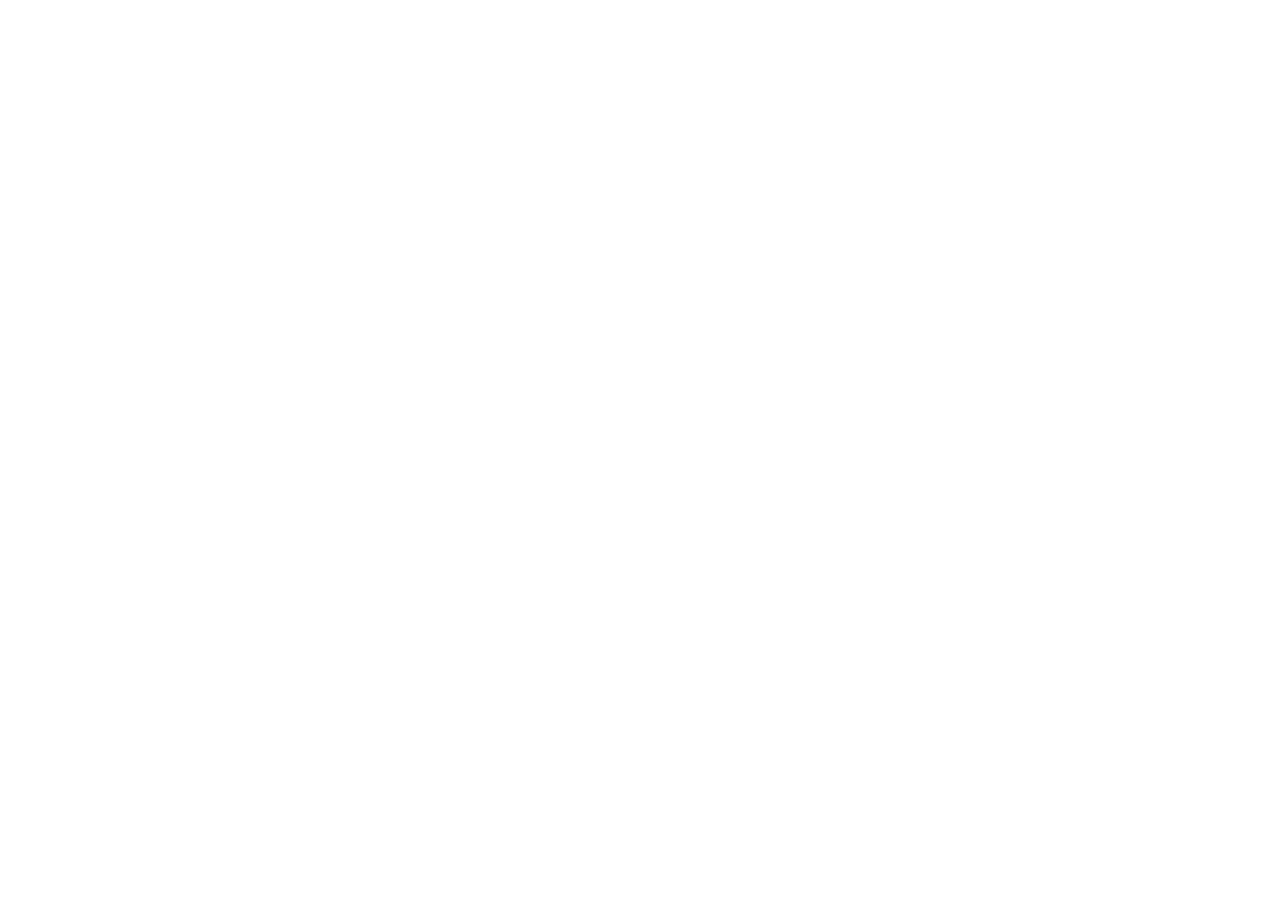
==== portfolio.html @ 34417d98 "Added the css link to the page" ====
<html>
    <head>
        <title> Mbuthia Peter Portifolio</title>
        <link id="theme-style" rel="stylesheet" href="css/portifolio.css">
    </head>
    <body>
        <article class="resume-wrapper text-center position-relative">
            <div class="resume-wrapper-inner mx-auto text-start bg-white shadow-lg">
                <header class="resume-header pt-4 pt-md-0">
                    <div class="row">
                        <div class="col-block col-md-auto resume-picture-holder text-center text-md-start">
                            <img class="picture" src="assets/images/profile.jpg" alt="">
                        </div>
                    </div>
                </header>
            </div>
        </article>
    </body>
</html>
---- css/portifolio.css ----
.resume-wrapper {
  padding-top: 30px;
  padding-bottom: 60px;
}
.resume-wrapper-inner {
  max-width: 1000px;
}
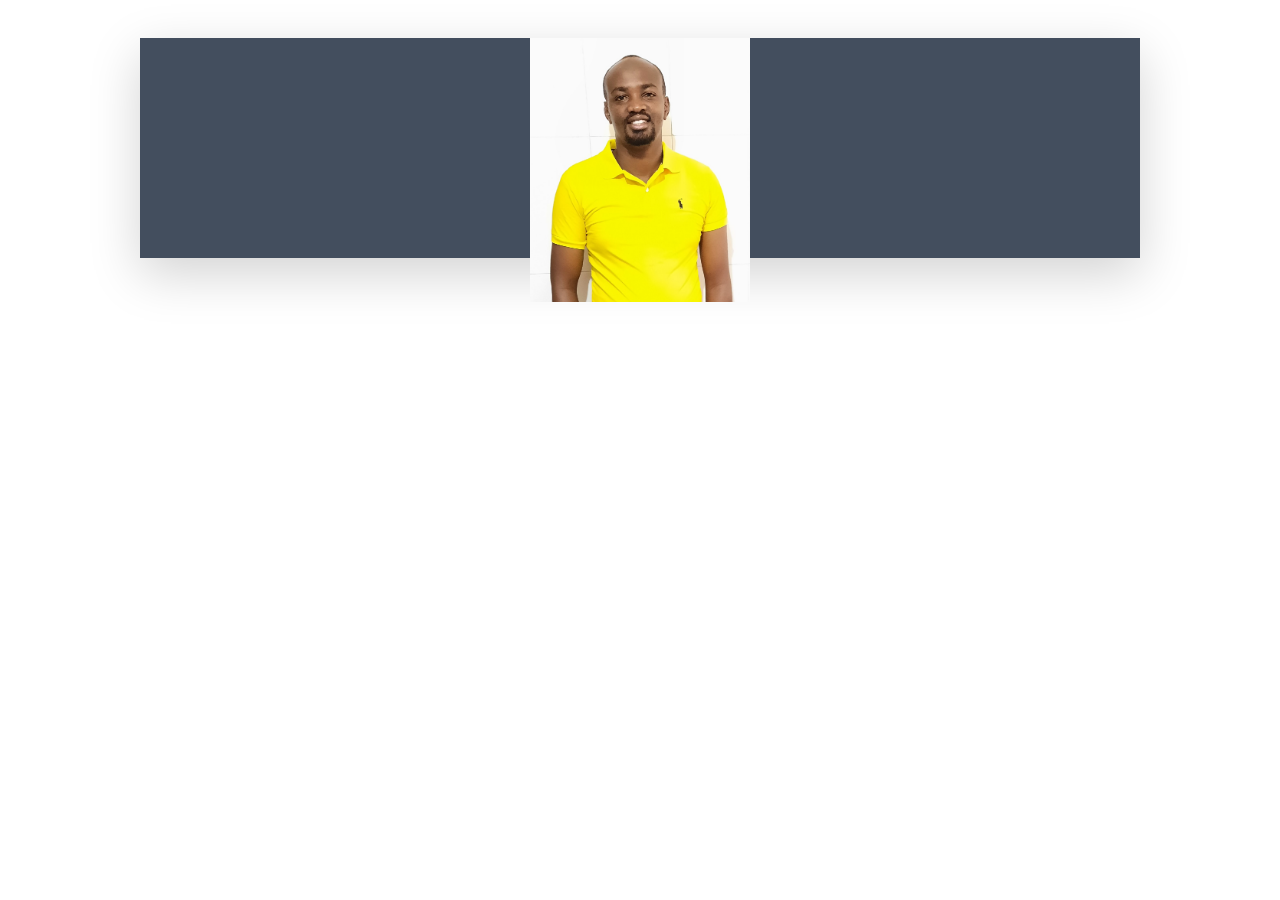
==== commit 1ffd2669: "Added my image and wrapper classes for the css" ====
--- a/portfolio.html
+++ b/portfolio.html
@@ -9,7 +9,7 @@
                 <header class="resume-header pt-4 pt-md-0">
                     <div class="row">
                         <div class="col-block col-md-auto resume-picture-holder text-center text-md-start">
-                            <img class="picture" src="assets/images/profile.jpg" alt="">
+                            <img class="picture" src="profile.jpg" alt="">
                         </div>
                     </div>
                 </header>
--- a/css/portifolio.css
+++ b/css/portifolio.css
@@ -4,4 +4,61 @@
 }
 .resume-wrapper-inner {
   max-width: 1000px;
+}
+.text-center {
+  text-align: center !important;
+}
+.position-relative {
+  position: relative !important;
+}
+.mx-auto {
+  margin-right: auto !important;
+  margin-left: auto !important;
+}
+.text-start {
+  text-align: left !important;
+}
+.bg-white {
+  --bs-bg-opacity: 1;
+  background-color: rgba(var(--bs-white-rgb), var(--bs-bg-opacity)) !important;
+}
+.shadow-lg {
+  box-shadow: 0 1rem 3rem rgba(0, 0, 0, 0.175) !important;
+}
+.resume-header {
+  background: #434E5E;
+  color: rgba(255, 255, 255, 0.9);
+  height: 220px;
+}
+.resume-header .picture {
+  width: 220px;
+}
+.resume-header .name {
+  font-size: 2.25rem;
+  letter-spacing: 0.175rem;
+  font-weight: 900;
+}
+
+.resume-header .title {
+  font-size: 1.5rem;
+}
+
+.resume-header a {
+  color: rgba(255, 255, 255, 0.6);
+}
+
+.resume-header a:hover {
+  color: white;
+}
+@media (max-width: 767.98px) {
+  .resume-wrapper {
+    padding-top: 0;
+  }
+  .resume-header {
+    height: auto;
+  }
+  .resume-header .picture {
+    width: 120px;
+    border-radius: 4px;
+  }
 }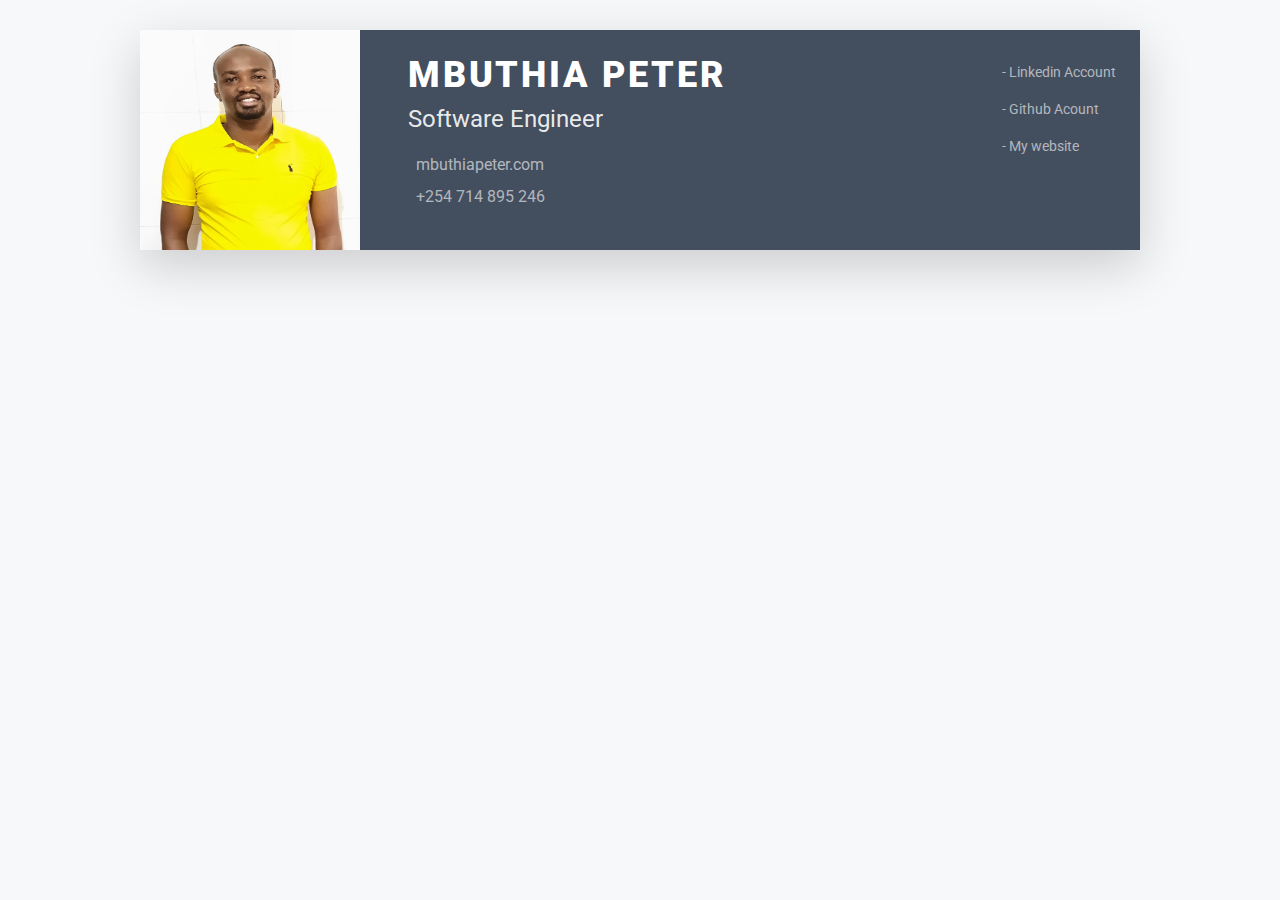
==== commit f1061977: "Added an unordered list of links in the header" ====
--- a/portfolio.html
+++ b/portfolio.html
@@ -1,6 +1,7 @@
 <html>
     <head>
         <title> Mbuthia Peter Portifolio</title>
+        <link href="https://fonts.googleapis.com/css?family=Roboto:300,400,500,700,900" rel="stylesheet">
         <link id="theme-style" rel="stylesheet" href="css/portifolio.css">
     </head>
     <body>
@@ -11,6 +12,25 @@
                         <div class="col-block col-md-auto resume-picture-holder text-center text-md-start">
                             <img class="picture" src="profile.jpg" alt="">
                         </div>
+                        <div class="col">
+                            <div class="row p-4 justify-content-center justify-content-md-between">
+                                <div class="primary-info col-auto">
+                                    <h1 class="name mt-0 mb-1 text-white text-uppercase text-uppercase">Mbuthia Peter</h1>
+                                    <div class="title mb-3">Software Engineer</div>
+                                    <ul class="list-unstyled">
+                                        <li class="mb-2"><a class="text-link" href="#"><i class="far fa-envelope fa-fw me-2" data-fa-transform="grow-3"></i>mbuthiapeter.com</a></li>
+                                        <li><a class="text-link" href="#"><i class="fas fa-mobile-alt fa-fw me-2" data-fa-transform="grow-6"></i>+254 714 895 246</a></li>
+                                    </ul>
+                                </div>
+                                <div class="secondary-info col-auto mt-2">
+                                    <ul class="resume-social list-unstyled">
+                                        <li class="mb-3"><a class="text-link" href="www.linkedin.com/in/mbuthiapetermbuthia"><i class="fab fa-linkedin-in fa-fw"></i></span>- Linkedin Account</a></li>
+                                        <li class="mb-3"><a class="text-link" href="https://github.com/Mbuthiapeter"><i class="fab fa-github-alt fa-fw"></i></span>- Github Acount</a></li>                                        
+                                        <li><a class="text-link" href="www.linkedin.com/in/mbuthiapetermbuthia"><i class="fas fa-globe"></i></span>- My website</a></li>
+                                    </ul>
+                                </div>
+                            </div>
+                        </div>
                     </div>
                 </header>
             </div>
--- a/css/portifolio.css
+++ b/css/portifolio.css
@@ -1,38 +1,10617 @@
+:root {
+  --bs-blue: #0d6efd;
+  --bs-indigo: #6610f2;
+  --bs-purple: #6f42c1;
+  --bs-pink: #d63384;
+  --bs-red: #dc3545;
+  --bs-orange: #fd7e14;
+  --bs-yellow: #ffc107;
+  --bs-green: #198754;
+  --bs-teal: #20c997;
+  --bs-cyan: #0dcaf0;
+  --bs-black: #000;
+  --bs-white: #fff;
+  --bs-gray: #6c757d;
+  --bs-gray-dark: #343a40;
+  --bs-gray-100: #f8f9fa;
+  --bs-gray-200: #e9ecef;
+  --bs-gray-300: #dee2e6;
+  --bs-gray-400: #ced4da;
+  --bs-gray-500: #adb5bd;
+  --bs-gray-600: #6c757d;
+  --bs-gray-700: #495057;
+  --bs-gray-800: #343a40;
+  --bs-gray-900: #212529;
+  --bs-primary: #434E5E;
+  --bs-secondary: #58677c;
+  --bs-primary-rgb: 67, 78, 94;
+  --bs-secondary-rgb: 88.2236024845, 102.7080745342, 123.7763975155;
+  --bs-white-rgb: 255, 255, 255;
+  --bs-black-rgb: 0, 0, 0;
+  --bs-body-color-rgb: 33, 37, 41;
+  --bs-body-bg-rgb: 255, 255, 255;
+  --bs-font-sans-serif: system-ui, -apple-system, "Segoe UI", Roboto, "Helvetica Neue", "Noto Sans", "Liberation Sans", Arial, sans-serif, "Apple Color Emoji", "Segoe UI Emoji", "Segoe UI Symbol", "Noto Color Emoji";
+  --bs-font-monospace: SFMono-Regular, Menlo, Monaco, Consolas, "Liberation Mono", "Courier New", monospace;
+  --bs-gradient: linear-gradient(180deg, rgba(255, 255, 255, 0.15), rgba(255, 255, 255, 0));
+  --bs-body-font-family: var(--bs-font-sans-serif);
+  --bs-body-font-size: 1rem;
+  --bs-body-font-weight: 400;
+  --bs-body-line-height: 1.5;
+  --bs-body-color: #212529;
+  --bs-body-bg: #fff;
+  --bs-border-width: 1px;
+  --bs-border-style: solid;
+  --bs-border-color: #dee2e6;
+  --bs-border-color-translucent: rgba(0, 0, 0, 0.175);
+  --bs-border-radius: 0.375rem;
+  --bs-border-radius-sm: 0.25rem;
+  --bs-border-radius-lg: 0.5rem;
+  --bs-border-radius-xl: 1rem;
+  --bs-border-radius-2xl: 2rem;
+  --bs-border-radius-pill: 50rem;
+  --bs-heading-color: ;
+  --bs-link-color: #0d6efd;
+  --bs-link-hover-color: #0a58ca;
+  --bs-code-color: #d63384;
+  --bs-highlight-bg: #fff3cd;
+}
+
+*,
+*::before,
+*::after {
+  box-sizing: border-box;
+}
+
+@media (prefers-reduced-motion: no-preference) {
+  :root {
+    scroll-behavior: smooth;
+  }
+}
+
+body {
+  margin: 0;
+  font-family: var(--bs-body-font-family);
+  font-size: var(--bs-body-font-size);
+  font-weight: var(--bs-body-font-weight);
+  line-height: var(--bs-body-line-height);
+  color: var(--bs-body-color);
+  text-align: var(--bs-body-text-align);
+  background-color: var(--bs-body-bg);
+  -webkit-text-size-adjust: 100%;
+  -webkit-tap-highlight-color: rgba(0, 0, 0, 0);
+}
+
+hr {
+  margin: 1rem 0;
+  color: inherit;
+  border: 0;
+  border-top: 1px solid;
+  opacity: 0.25;
+}
+
+h6, .h6, h5, .h5, h4, .h4, h3, .h3, h2, .h2, h1, .h1 {
+  margin-top: 0;
+  margin-bottom: 0.5rem;
+  font-weight: 500;
+  line-height: 1.2;
+  color: var(--bs-heading-color);
+}
+
+h1, .h1 {
+  font-size: calc(1.375rem + 1.5vw);
+}
+
+@media (min-width: 1200px) {
+  h1, .h1 {
+    font-size: 2.5rem;
+  }
+}
+
+h2, .h2 {
+  font-size: calc(1.325rem + 0.9vw);
+}
+
+@media (min-width: 1200px) {
+  h2, .h2 {
+    font-size: 2rem;
+  }
+}
+
+h3, .h3 {
+  font-size: calc(1.3rem + 0.6vw);
+}
+
+@media (min-width: 1200px) {
+  h3, .h3 {
+    font-size: 1.75rem;
+  }
+}
+
+h4, .h4 {
+  font-size: calc(1.275rem + 0.3vw);
+}
+
+@media (min-width: 1200px) {
+  h4, .h4 {
+    font-size: 1.5rem;
+  }
+}
+
+h5, .h5 {
+  font-size: 1.25rem;
+}
+
+h6, .h6 {
+  font-size: 1rem;
+}
+
+p {
+  margin-top: 0;
+  margin-bottom: 1rem;
+}
+
+abbr[title] {
+  text-decoration: underline dotted;
+  cursor: help;
+  text-decoration-skip-ink: none;
+}
+
+address {
+  margin-bottom: 1rem;
+  font-style: normal;
+  line-height: inherit;
+}
+
+ol,
+ul {
+  padding-left: 2rem;
+}
+
+ol,
+ul,
+dl {
+  margin-top: 0;
+  margin-bottom: 1rem;
+}
+
+ol ol,
+ul ul,
+ol ul,
+ul ol {
+  margin-bottom: 0;
+}
+
+dt {
+  font-weight: 700;
+}
+
+dd {
+  margin-bottom: .5rem;
+  margin-left: 0;
+}
+
+blockquote {
+  margin: 0 0 1rem;
+}
+
+b,
+strong {
+  font-weight: bolder;
+}
+
+small, .small {
+  font-size: 0.875em;
+}
+
+mark, .mark {
+  padding: 0.1875em;
+  background-color: var(--bs-highlight-bg);
+}
+
+sub,
+sup {
+  position: relative;
+  font-size: 0.75em;
+  line-height: 0;
+  vertical-align: baseline;
+}
+
+sub {
+  bottom: -.25em;
+}
+
+sup {
+  top: -.5em;
+}
+
+a {
+  color: var(--bs-link-color);
+  text-decoration: underline;
+}
+
+a:hover {
+  color: var(--bs-link-hover-color);
+}
+
+a:not([href]):not([class]), a:not([href]):not([class]):hover {
+  color: inherit;
+  text-decoration: none;
+}
+
+pre,
+code,
+kbd,
+samp {
+  font-family: var(--bs-font-monospace);
+  font-size: 1em;
+}
+
+pre {
+  display: block;
+  margin-top: 0;
+  margin-bottom: 1rem;
+  overflow: auto;
+  font-size: 0.875em;
+}
+
+pre code {
+  font-size: inherit;
+  color: inherit;
+  word-break: normal;
+}
+
+code {
+  font-size: 0.875em;
+  color: var(--bs-code-color);
+  word-wrap: break-word;
+}
+
+a > code {
+  color: inherit;
+}
+
+kbd {
+  padding: 0.1875rem 0.375rem;
+  font-size: 0.875em;
+  color: var(--bs-body-bg);
+  background-color: var(--bs-body-color);
+  border-radius: 0.25rem;
+}
+
+kbd kbd {
+  padding: 0;
+  font-size: 1em;
+}
+
+figure {
+  margin: 0 0 1rem;
+}
+
+img,
+svg {
+  vertical-align: middle;
+}
+
+table {
+  caption-side: bottom;
+  border-collapse: collapse;
+}
+
+caption {
+  padding-top: 0.5rem;
+  padding-bottom: 0.5rem;
+  color: rgba(var(--bs-body-color-rgb), 0.75);
+  text-align: left;
+}
+
+th {
+  text-align: inherit;
+  text-align: -webkit-match-parent;
+}
+
+thead,
+tbody,
+tfoot,
+tr,
+td,
+th {
+  border-color: inherit;
+  border-style: solid;
+  border-width: 0;
+}
+
+label {
+  display: inline-block;
+}
+
+button {
+  border-radius: 0;
+}
+
+button:focus:not(:focus-visible) {
+  outline: 0;
+}
+
+input,
+button,
+select,
+optgroup,
+textarea {
+  margin: 0;
+  font-family: inherit;
+  font-size: inherit;
+  line-height: inherit;
+}
+
+button,
+select {
+  text-transform: none;
+}
+
+[role="button"] {
+  cursor: pointer;
+}
+
+select {
+  word-wrap: normal;
+}
+
+select:disabled {
+  opacity: 1;
+}
+
+[list]:not([type="date"]):not([type="datetime-local"]):not([type="month"]):not([type="week"]):not([type="time"])::-webkit-calendar-picker-indicator {
+  display: none !important;
+}
+
+button,
+[type="button"],
+[type="reset"],
+[type="submit"] {
+  -webkit-appearance: button;
+}
+
+button:not(:disabled),
+[type="button"]:not(:disabled),
+[type="reset"]:not(:disabled),
+[type="submit"]:not(:disabled) {
+  cursor: pointer;
+}
+
+::-moz-focus-inner {
+  padding: 0;
+  border-style: none;
+}
+
+textarea {
+  resize: vertical;
+}
+
+fieldset {
+  min-width: 0;
+  padding: 0;
+  margin: 0;
+  border: 0;
+}
+
+legend {
+  float: left;
+  width: 100%;
+  padding: 0;
+  margin-bottom: 0.5rem;
+  font-size: calc(1.275rem + 0.3vw);
+  line-height: inherit;
+}
+
+@media (min-width: 1200px) {
+  legend {
+    font-size: 1.5rem;
+  }
+}
+
+legend + * {
+  clear: left;
+}
+
+::-webkit-datetime-edit-fields-wrapper,
+::-webkit-datetime-edit-text,
+::-webkit-datetime-edit-minute,
+::-webkit-datetime-edit-hour-field,
+::-webkit-datetime-edit-day-field,
+::-webkit-datetime-edit-month-field,
+::-webkit-datetime-edit-year-field {
+  padding: 0;
+}
+
+::-webkit-inner-spin-button {
+  height: auto;
+}
+
+[type="search"] {
+  outline-offset: -2px;
+  -webkit-appearance: textfield;
+}
+
+
+::-webkit-search-decoration {
+  -webkit-appearance: none;
+}
+
+::-webkit-color-swatch-wrapper {
+  padding: 0;
+}
+
+::file-selector-button {
+  font: inherit;
+  -webkit-appearance: button;
+}
+
+output {
+  display: inline-block;
+}
+
+iframe {
+  border: 0;
+}
+
+summary {
+  display: list-item;
+  cursor: pointer;
+}
+
+progress {
+  vertical-align: baseline;
+}
+
+[hidden] {
+  display: none !important;
+}
+
+.lead {
+  font-size: 1.25rem;
+  font-weight: 300;
+}
+
+.display-1 {
+  font-size: calc(1.625rem + 4.5vw);
+  font-weight: 300;
+  line-height: 1.2;
+}
+
+@media (min-width: 1200px) {
+  .display-1 {
+    font-size: 5rem;
+  }
+}
+
+.display-2 {
+  font-size: calc(1.575rem + 3.9vw);
+  font-weight: 300;
+  line-height: 1.2;
+}
+
+@media (min-width: 1200px) {
+  .display-2 {
+    font-size: 4.5rem;
+  }
+}
+
+.display-3 {
+  font-size: calc(1.525rem + 3.3vw);
+  font-weight: 300;
+  line-height: 1.2;
+}
+
+
+@media (min-width: 1200px) {
+  .display-3 {
+    font-size: 4rem;
+  }
+}
+
+.display-4 {
+  font-size: calc(1.475rem + 2.7vw);
+  font-weight: 300;
+  line-height: 1.2;
+}
+
+@media (min-width: 1200px) {
+  .display-4 {
+    font-size: 3.5rem;
+  }
+}
+
+.display-5 {
+  font-size: calc(1.425rem + 2.1vw);
+  font-weight: 300;
+  line-height: 1.2;
+}
+
+@media (min-width: 1200px) {
+  .display-5 {
+    font-size: 3rem;
+  }
+}
+
+.display-6 {
+  font-size: calc(1.375rem + 1.5vw);
+  font-weight: 300;
+  line-height: 1.2;
+}
+
+@media (min-width: 1200px) {
+  .display-6 {
+    font-size: 2.5rem;
+  }
+}
+
+.list-unstyled {
+  padding-left: 0;
+  list-style: none;
+}
+
+.list-inline {
+  padding-left: 0;
+  list-style: none;
+}
+
+.list-inline-item {
+  display: inline-block;
+}
+
+.list-inline-item:not(:last-child) {
+  margin-right: 0.5rem;
+}
+
+.initialism {
+  font-size: 0.875em;
+  text-transform: uppercase;
+}
+
+.blockquote {
+  margin-bottom: 1rem;
+  font-size: 1.25rem;
+}
+
+.blockquote > :last-child {
+  margin-bottom: 0;
+}
+
+.blockquote-footer {
+  margin-top: -1rem;
+  margin-bottom: 1rem;
+  font-size: 0.875em;
+  color: #6c757d;
+}
+
+.blockquote-footer::before {
+  content: "\2014\00A0";
+}
+
+.img-fluid {
+  max-width: 100%;
+  height: auto;
+}
+
+.img-thumbnail {
+  padding: 0.25rem;
+  background-color: #fff;
+  border: 1px solid var(--bs-border-color);
+  border-radius: 0.375rem;
+  max-width: 100%;
+  height: auto;
+}
+
+.figure {
+  display: inline-block;
+}
+
+.figure-img {
+  margin-bottom: 0.5rem;
+  line-height: 1;
+}
+
+.figure-caption {
+  font-size: 0.875em;
+  color: #6c757d;
+}
+
+.container,
+.container-fluid,
+.container-xxl,
+.container-xl,
+.container-lg,
+.container-md,
+.container-sm {
+  --bs-gutter-x: 1.5rem;
+  --bs-gutter-y: 0;
+  width: 100%;
+  padding-right: calc(var(--bs-gutter-x) * .5);
+  padding-left: calc(var(--bs-gutter-x) * .5);
+  margin-right: auto;
+  margin-left: auto;
+}
+
+@media (min-width: 576px) {
+  .container-sm, .container {
+    max-width: 540px;
+  }
+}
+
+@media (min-width: 768px) {
+  .container-md, .container-sm, .container {
+    max-width: 720px;
+  }
+}
+
+@media (min-width: 992px) {
+  .container-lg, .container-md, .container-sm, .container {
+    max-width: 960px;
+  }
+}
+
+@media (min-width: 1200px) {
+  .container-xl, .container-lg, .container-md, .container-sm, .container {
+    max-width: 1140px;
+  }
+}
+
+@media (min-width: 1400px) {
+  .container-xxl, .container-xl, .container-lg, .container-md, .container-sm, .container {
+    max-width: 1320px;
+  }
+}
+
+.row {
+  --bs-gutter-x: 1.5rem;
+  --bs-gutter-y: 0;
+  display: flex;
+  flex-wrap: wrap;
+  margin-top: calc(-1 * var(--bs-gutter-y));
+  margin-right: calc(-.5 * var(--bs-gutter-x));
+  margin-left: calc(-.5 * var(--bs-gutter-x));
+}
+
+.row > * {
+  flex-shrink: 0;
+  width: 100%;
+  max-width: 100%;
+  padding-right: calc(var(--bs-gutter-x) * .5);
+  padding-left: calc(var(--bs-gutter-x) * .5);
+  margin-top: var(--bs-gutter-y);
+}
+
+.col {
+  flex: 1 0 0%;
+}
+
+.row-cols-auto > * {
+  flex: 0 0 auto;
+  width: auto;
+}
+
+.row-cols-1 > * {
+  flex: 0 0 auto;
+  width: 100%;
+}
+
+.row-cols-2 > * {
+  flex: 0 0 auto;
+  width: 50%;
+}
+
+.row-cols-3 > * {
+  flex: 0 0 auto;
+  width: 33.3333333333%;
+}
+
+.row-cols-4 > * {
+  flex: 0 0 auto;
+  width: 25%;
+}
+
+.row-cols-5 > * {
+  flex: 0 0 auto;
+  width: 20%;
+}
+
+.row-cols-6 > * {
+  flex: 0 0 auto;
+  width: 16.6666666667%;
+}
+
+.col-auto {
+  flex: 0 0 auto;
+  width: auto;
+}
+
+.col-1 {
+  flex: 0 0 auto;
+  width: 8.33333333%;
+}
+
+.col-2 {
+  flex: 0 0 auto;
+  width: 16.66666667%;
+}
+
+.col-3 {
+  flex: 0 0 auto;
+  width: 25%;
+}
+
+.col-4 {
+  flex: 0 0 auto;
+  width: 33.33333333%;
+}
+
+.col-5 {
+  flex: 0 0 auto;
+  width: 41.66666667%;
+}
+
+.col-6 {
+  flex: 0 0 auto;
+  width: 50%;
+}
+
+.col-7 {
+  flex: 0 0 auto;
+  width: 58.33333333%;
+}
+
+.col-8 {
+  flex: 0 0 auto;
+  width: 66.66666667%;
+}
+
+.col-9 {
+  flex: 0 0 auto;
+  width: 75%;
+}
+
+.col-10 {
+  flex: 0 0 auto;
+  width: 83.33333333%;
+}
+
+.col-11 {
+  flex: 0 0 auto;
+  width: 91.66666667%;
+}
+
+.col-12 {
+  flex: 0 0 auto;
+  width: 100%;
+}
+
+.offset-1 {
+  margin-left: 8.33333333%;
+}
+
+.offset-2 {
+  margin-left: 16.66666667%;
+}
+
+.offset-3 {
+  margin-left: 25%;
+}
+
+.offset-4 {
+  margin-left: 33.33333333%;
+}
+
+.offset-5 {
+  margin-left: 41.66666667%;
+}
+
+.offset-6 {
+  margin-left: 50%;
+}
+
+.offset-7 {
+  margin-left: 58.33333333%;
+}
+
+.offset-8 {
+  margin-left: 66.66666667%;
+}
+
+.offset-9 {
+  margin-left: 75%;
+}
+
+.offset-10 {
+  margin-left: 83.33333333%;
+}
+
+.offset-11 {
+  margin-left: 91.66666667%;
+}
+
+.g-0,
+.gx-0 {
+  --bs-gutter-x: 0;
+}
+
+.g-0,
+.gy-0 {
+  --bs-gutter-y: 0;
+}
+
+.g-1,
+.gx-1 {
+  --bs-gutter-x: 0.25rem;
+}
+
+.g-1,
+.gy-1 {
+  --bs-gutter-y: 0.25rem;
+}
+
+.g-2,
+.gx-2 {
+  --bs-gutter-x: 0.5rem;
+}
+
+.g-2,
+.gy-2 {
+  --bs-gutter-y: 0.5rem;
+}
+
+.g-3,
+.gx-3 {
+  --bs-gutter-x: 1rem;
+}
+
+.g-3,
+.gy-3 {
+  --bs-gutter-y: 1rem;
+}
+
+.g-4,
+.gx-4 {
+  --bs-gutter-x: 1.5rem;
+}
+
+.g-4,
+.gy-4 {
+  --bs-gutter-y: 1.5rem;
+}
+
+.g-5,
+.gx-5 {
+  --bs-gutter-x: 3rem;
+}
+
+.g-5,
+.gy-5 {
+  --bs-gutter-y: 3rem;
+}
+
+@media (min-width: 576px) {
+  .col-sm {
+    flex: 1 0 0%;
+  }
+  .row-cols-sm-auto > * {
+    flex: 0 0 auto;
+    width: auto;
+  }
+  .row-cols-sm-1 > * {
+    flex: 0 0 auto;
+    width: 100%;
+  }
+  .row-cols-sm-2 > * {
+    flex: 0 0 auto;
+    width: 50%;
+  }
+  .row-cols-sm-3 > * {
+    flex: 0 0 auto;
+    width: 33.3333333333%;
+  }
+  .row-cols-sm-4 > * {
+    flex: 0 0 auto;
+    width: 25%;
+  }
+  .row-cols-sm-5 > * {
+    flex: 0 0 auto;
+    width: 20%;
+  }
+  .row-cols-sm-6 > * {
+    flex: 0 0 auto;
+    width: 16.6666666667%;
+  }
+  .col-sm-auto {
+    flex: 0 0 auto;
+    width: auto;
+  }
+  .col-sm-1 {
+    flex: 0 0 auto;
+    width: 8.33333333%;
+  }
+  .col-sm-2 {
+    flex: 0 0 auto;
+    width: 16.66666667%;
+  }
+  .col-sm-3 {
+    flex: 0 0 auto;
+    width: 25%;
+  }
+  .col-sm-4 {
+    flex: 0 0 auto;
+    width: 33.33333333%;
+  }
+  .col-sm-5 {
+    flex: 0 0 auto;
+    width: 41.66666667%;
+  }
+  .col-sm-6 {
+    flex: 0 0 auto;
+    width: 50%;
+  }
+  .col-sm-7 {
+    flex: 0 0 auto;
+    width: 58.33333333%;
+  }
+  .col-sm-8 {
+    flex: 0 0 auto;
+    width: 66.66666667%;
+  }
+  .col-sm-9 {
+    flex: 0 0 auto;
+    width: 75%;
+  }
+  .col-sm-10 {
+    flex: 0 0 auto;
+    width: 83.33333333%;
+  }
+  .col-sm-11 {
+    flex: 0 0 auto;
+    width: 91.66666667%;
+  }
+  .col-sm-12 {
+    flex: 0 0 auto;
+    width: 100%;
+  }
+  .offset-sm-0 {
+    margin-left: 0;
+  }
+  .offset-sm-1 {
+    margin-left: 8.33333333%;
+  }
+  .offset-sm-2 {
+    margin-left: 16.66666667%;
+  }
+  .offset-sm-3 {
+    margin-left: 25%;
+  }
+  .offset-sm-4 {
+    margin-left: 33.33333333%;
+  }
+  .offset-sm-5 {
+    margin-left: 41.66666667%;
+  }
+  .offset-sm-6 {
+    margin-left: 50%;
+  }
+  .offset-sm-7 {
+    margin-left: 58.33333333%;
+  }
+  .offset-sm-8 {
+    margin-left: 66.66666667%;
+  }
+  .offset-sm-9 {
+    margin-left: 75%;
+  }
+  .offset-sm-10 {
+    margin-left: 83.33333333%;
+  }
+  .offset-sm-11 {
+    margin-left: 91.66666667%;
+  }
+  .g-sm-0,
+.gx-sm-0 {
+    --bs-gutter-x: 0;
+  }
+  .g-sm-0,
+.gy-sm-0 {
+    --bs-gutter-y: 0;
+  }
+  .g-sm-1,
+.gx-sm-1 {
+    --bs-gutter-x: 0.25rem;
+  }
+  .g-sm-1,
+.gy-sm-1 {
+    --bs-gutter-y: 0.25rem;
+  }
+  .g-sm-2,
+.gx-sm-2 {
+    --bs-gutter-x: 0.5rem;
+  }
+  .g-sm-2,
+.gy-sm-2 {
+    --bs-gutter-y: 0.5rem;
+  }
+  .g-sm-3,
+.gx-sm-3 {
+    --bs-gutter-x: 1rem;
+  }
+  .g-sm-3,
+.gy-sm-3 {
+    --bs-gutter-y: 1rem;
+  }
+  .g-sm-4,
+.gx-sm-4 {
+    --bs-gutter-x: 1.5rem;
+  }
+  .g-sm-4,
+.gy-sm-4 {
+    --bs-gutter-y: 1.5rem;
+  }
+  .g-sm-5,
+.gx-sm-5 {
+    --bs-gutter-x: 3rem;
+  }
+  .g-sm-5,
+.gy-sm-5 {
+    --bs-gutter-y: 3rem;
+  }
+}
+
+@media (min-width: 768px) {
+  .col-md {
+    flex: 1 0 0%;
+  }
+  .row-cols-md-auto > * {
+    flex: 0 0 auto;
+    width: auto;
+  }
+  .row-cols-md-1 > * {
+    flex: 0 0 auto;
+    width: 100%;
+  }
+  .row-cols-md-2 > * {
+    flex: 0 0 auto;
+    width: 50%;
+  }
+  .row-cols-md-3 > * {
+    flex: 0 0 auto;
+    width: 33.3333333333%;
+  }
+  .row-cols-md-4 > * {
+    flex: 0 0 auto;
+    width: 25%;
+  }
+  .row-cols-md-5 > * {
+    flex: 0 0 auto;
+    width: 20%;
+  }
+  .row-cols-md-6 > * {
+    flex: 0 0 auto;
+    width: 16.6666666667%;
+  }
+  .col-md-auto {
+    flex: 0 0 auto;
+    width: auto;
+  }
+  .col-md-1 {
+    flex: 0 0 auto;
+    width: 8.33333333%;
+  }
+  .col-md-2 {
+    flex: 0 0 auto;
+    width: 16.66666667%;
+  }
+  .col-md-3 {
+    flex: 0 0 auto;
+    width: 25%;
+  }
+  .col-md-4 {
+    flex: 0 0 auto;
+    width: 33.33333333%;
+  }
+  .col-md-5 {
+    flex: 0 0 auto;
+    width: 41.66666667%;
+  }
+  .col-md-6 {
+    flex: 0 0 auto;
+    width: 50%;
+  }
+  .col-md-7 {
+    flex: 0 0 auto;
+    width: 58.33333333%;
+  }
+  .col-md-8 {
+    flex: 0 0 auto;
+    width: 66.66666667%;
+  }
+  .col-md-9 {
+    flex: 0 0 auto;
+    width: 75%;
+  }
+  .col-md-10 {
+    flex: 0 0 auto;
+    width: 83.33333333%;
+  }
+  .col-md-11 {
+    flex: 0 0 auto;
+    width: 91.66666667%;
+  }
+  .col-md-12 {
+    flex: 0 0 auto;
+    width: 100%;
+  }
+  .offset-md-0 {
+    margin-left: 0;
+  }
+  .offset-md-1 {
+    margin-left: 8.33333333%;
+  }
+  .offset-md-2 {
+    margin-left: 16.66666667%;
+  }
+  .offset-md-3 {
+    margin-left: 25%;
+  }
+  .offset-md-4 {
+    margin-left: 33.33333333%;
+  }
+  .offset-md-5 {
+    margin-left: 41.66666667%;
+  }
+  .offset-md-6 {
+    margin-left: 50%;
+  }
+  .offset-md-7 {
+    margin-left: 58.33333333%;
+  }
+  .offset-md-8 {
+    margin-left: 66.66666667%;
+  }
+  .offset-md-9 {
+    margin-left: 75%;
+  }
+  .offset-md-10 {
+    margin-left: 83.33333333%;
+  }
+  .offset-md-11 {
+    margin-left: 91.66666667%;
+  }
+  .g-md-0,
+.gx-md-0 {
+    --bs-gutter-x: 0;
+  }
+  .g-md-0,
+.gy-md-0 {
+    --bs-gutter-y: 0;
+  }
+  .g-md-1,
+.gx-md-1 {
+    --bs-gutter-x: 0.25rem;
+  }
+  .g-md-1,
+.gy-md-1 {
+    --bs-gutter-y: 0.25rem;
+  }
+  .g-md-2,
+.gx-md-2 {
+    --bs-gutter-x: 0.5rem;
+  }
+  .g-md-2,
+.gy-md-2 {
+    --bs-gutter-y: 0.5rem;
+  }
+  .g-md-3,
+.gx-md-3 {
+    --bs-gutter-x: 1rem;
+  }
+  .g-md-3,
+.gy-md-3 {
+    --bs-gutter-y: 1rem;
+  }
+  .g-md-4,
+.gx-md-4 {
+    --bs-gutter-x: 1.5rem;
+  }
+  .g-md-4,
+.gy-md-4 {
+    --bs-gutter-y: 1.5rem;
+  }
+  .g-md-5,
+.gx-md-5 {
+    --bs-gutter-x: 3rem;
+  }
+  .g-md-5,
+.gy-md-5 {
+    --bs-gutter-y: 3rem;
+  }
+}
+
+@media (min-width: 992px) {
+  .col-lg {
+    flex: 1 0 0%;
+  }
+  .row-cols-lg-auto > * {
+    flex: 0 0 auto;
+    width: auto;
+  }
+  .row-cols-lg-1 > * {
+    flex: 0 0 auto;
+    width: 100%;
+  }
+  .row-cols-lg-2 > * {
+    flex: 0 0 auto;
+    width: 50%;
+  }
+  .row-cols-lg-3 > * {
+    flex: 0 0 auto;
+    width: 33.3333333333%;
+  }
+  .row-cols-lg-4 > * {
+    flex: 0 0 auto;
+    width: 25%;
+  }
+  .row-cols-lg-5 > * {
+    flex: 0 0 auto;
+    width: 20%;
+  }
+  .row-cols-lg-6 > * {
+    flex: 0 0 auto;
+    width: 16.6666666667%;
+  }
+  .col-lg-auto {
+    flex: 0 0 auto;
+    width: auto;
+  }
+  .col-lg-1 {
+    flex: 0 0 auto;
+    width: 8.33333333%;
+  }
+  .col-lg-2 {
+    flex: 0 0 auto;
+    width: 16.66666667%;
+  }
+  .col-lg-3 {
+    flex: 0 0 auto;
+    width: 25%;
+  }
+  .col-lg-4 {
+    flex: 0 0 auto;
+    width: 33.33333333%;
+  }
+  .col-lg-5 {
+    flex: 0 0 auto;
+    width: 41.66666667%;
+  }
+  .col-lg-6 {
+    flex: 0 0 auto;
+    width: 50%;
+  }
+  .col-lg-7 {
+    flex: 0 0 auto;
+    width: 58.33333333%;
+  }
+  .col-lg-8 {
+    flex: 0 0 auto;
+    width: 66.66666667%;
+  }
+  .col-lg-9 {
+    flex: 0 0 auto;
+    width: 75%;
+  }
+  .col-lg-10 {
+    flex: 0 0 auto;
+    width: 83.33333333%;
+  }
+  .col-lg-11 {
+    flex: 0 0 auto;
+    width: 91.66666667%;
+  }
+  .col-lg-12 {
+    flex: 0 0 auto;
+    width: 100%;
+  }
+  .offset-lg-0 {
+    margin-left: 0;
+  }
+  .offset-lg-1 {
+    margin-left: 8.33333333%;
+  }
+  .offset-lg-2 {
+    margin-left: 16.66666667%;
+  }
+  .offset-lg-3 {
+    margin-left: 25%;
+  }
+  .offset-lg-4 {
+    margin-left: 33.33333333%;
+  }
+  .offset-lg-5 {
+    margin-left: 41.66666667%;
+  }
+  .offset-lg-6 {
+    margin-left: 50%;
+  }
+  .offset-lg-7 {
+    margin-left: 58.33333333%;
+  }
+  .offset-lg-8 {
+    margin-left: 66.66666667%;
+  }
+  .offset-lg-9 {
+    margin-left: 75%;
+  }
+  .offset-lg-10 {
+    margin-left: 83.33333333%;
+  }
+  .offset-lg-11 {
+    margin-left: 91.66666667%;
+  }
+  .g-lg-0,
+.gx-lg-0 {
+    --bs-gutter-x: 0;
+  }
+  .g-lg-0,
+.gy-lg-0 {
+    --bs-gutter-y: 0;
+  }
+  .g-lg-1,
+.gx-lg-1 {
+    --bs-gutter-x: 0.25rem;
+  }
+  .g-lg-1,
+.gy-lg-1 {
+    --bs-gutter-y: 0.25rem;
+  }
+  .g-lg-2,
+.gx-lg-2 {
+    --bs-gutter-x: 0.5rem;
+  }
+  .g-lg-2,
+.gy-lg-2 {
+    --bs-gutter-y: 0.5rem;
+  }
+  .g-lg-3,
+.gx-lg-3 {
+    --bs-gutter-x: 1rem;
+  }
+  .g-lg-3,
+.gy-lg-3 {
+    --bs-gutter-y: 1rem;
+  }
+  .g-lg-4,
+.gx-lg-4 {
+    --bs-gutter-x: 1.5rem;
+  }
+  .g-lg-4,
+.gy-lg-4 {
+    --bs-gutter-y: 1.5rem;
+  }
+  .g-lg-5,
+.gx-lg-5 {
+    --bs-gutter-x: 3rem;
+  }
+  .g-lg-5,
+.gy-lg-5 {
+    --bs-gutter-y: 3rem;
+  }
+}
+
+@media (min-width: 1200px) {
+  .col-xl {
+    flex: 1 0 0%;
+  }
+  .row-cols-xl-auto > * {
+    flex: 0 0 auto;
+    width: auto;
+  }
+  .row-cols-xl-1 > * {
+    flex: 0 0 auto;
+    width: 100%;
+  }
+  .row-cols-xl-2 > * {
+    flex: 0 0 auto;
+    width: 50%;
+  }
+  .row-cols-xl-3 > * {
+    flex: 0 0 auto;
+    width: 33.3333333333%;
+  }
+  .row-cols-xl-4 > * {
+    flex: 0 0 auto;
+    width: 25%;
+  }
+  .row-cols-xl-5 > * {
+    flex: 0 0 auto;
+    width: 20%;
+  }
+  .row-cols-xl-6 > * {
+    flex: 0 0 auto;
+    width: 16.6666666667%;
+  }
+  .col-xl-auto {
+    flex: 0 0 auto;
+    width: auto;
+  }
+  .col-xl-1 {
+    flex: 0 0 auto;
+    width: 8.33333333%;
+  }
+  .col-xl-2 {
+    flex: 0 0 auto;
+    width: 16.66666667%;
+  }
+  .col-xl-3 {
+    flex: 0 0 auto;
+    width: 25%;
+  }
+  .col-xl-4 {
+    flex: 0 0 auto;
+    width: 33.33333333%;
+  }
+  .col-xl-5 {
+    flex: 0 0 auto;
+    width: 41.66666667%;
+  }
+  .col-xl-6 {
+    flex: 0 0 auto;
+    width: 50%;
+  }
+  .col-xl-7 {
+    flex: 0 0 auto;
+    width: 58.33333333%;
+  }
+  .col-xl-8 {
+    flex: 0 0 auto;
+    width: 66.66666667%;
+  }
+  .col-xl-9 {
+    flex: 0 0 auto;
+    width: 75%;
+  }
+  .col-xl-10 {
+    flex: 0 0 auto;
+    width: 83.33333333%;
+  }
+  .col-xl-11 {
+    flex: 0 0 auto;
+    width: 91.66666667%;
+  }
+  .col-xl-12 {
+    flex: 0 0 auto;
+    width: 100%;
+  }
+  .offset-xl-0 {
+    margin-left: 0;
+  }
+  .offset-xl-1 {
+    margin-left: 8.33333333%;
+  }
+  .offset-xl-2 {
+    margin-left: 16.66666667%;
+  }
+  .offset-xl-3 {
+    margin-left: 25%;
+  }
+  .offset-xl-4 {
+    margin-left: 33.33333333%;
+  }
+  .offset-xl-5 {
+    margin-left: 41.66666667%;
+  }
+  .offset-xl-6 {
+    margin-left: 50%;
+  }
+  .offset-xl-7 {
+    margin-left: 58.33333333%;
+  }
+  .offset-xl-8 {
+    margin-left: 66.66666667%;
+  }
+  .offset-xl-9 {
+    margin-left: 75%;
+  }
+  .offset-xl-10 {
+    margin-left: 83.33333333%;
+  }
+  .offset-xl-11 {
+    margin-left: 91.66666667%;
+  }
+  .g-xl-0,
+.gx-xl-0 {
+    --bs-gutter-x: 0;
+  }
+  .g-xl-0,
+.gy-xl-0 {
+    --bs-gutter-y: 0;
+  }
+  .g-xl-1,
+.gx-xl-1 {
+    --bs-gutter-x: 0.25rem;
+  }
+  .g-xl-1,
+.gy-xl-1 {
+    --bs-gutter-y: 0.25rem;
+  }
+  .g-xl-2,
+.gx-xl-2 {
+    --bs-gutter-x: 0.5rem;
+  }
+  .g-xl-2,
+.gy-xl-2 {
+    --bs-gutter-y: 0.5rem;
+  }
+  .g-xl-3,
+.gx-xl-3 {
+    --bs-gutter-x: 1rem;
+  }
+  .g-xl-3,
+.gy-xl-3 {
+    --bs-gutter-y: 1rem;
+  }
+  .g-xl-4,
+.gx-xl-4 {
+    --bs-gutter-x: 1.5rem;
+  }
+  .g-xl-4,
+.gy-xl-4 {
+    --bs-gutter-y: 1.5rem;
+  }
+  .g-xl-5,
+.gx-xl-5 {
+    --bs-gutter-x: 3rem;
+  }
+  .g-xl-5,
+.gy-xl-5 {
+    --bs-gutter-y: 3rem;
+  }
+}
+
+@media (min-width: 1400px) {
+  .col-xxl {
+    flex: 1 0 0%;
+  }
+  .row-cols-xxl-auto > * {
+    flex: 0 0 auto;
+    width: auto;
+  }
+  .row-cols-xxl-1 > * {
+    flex: 0 0 auto;
+    width: 100%;
+  }
+  .row-cols-xxl-2 > * {
+    flex: 0 0 auto;
+    width: 50%;
+  }
+  .row-cols-xxl-3 > * {
+    flex: 0 0 auto;
+    width: 33.3333333333%;
+  }
+  .row-cols-xxl-4 > * {
+    flex: 0 0 auto;
+    width: 25%;
+  }
+  .row-cols-xxl-5 > * {
+    flex: 0 0 auto;
+    width: 20%;
+  }
+  .row-cols-xxl-6 > * {
+    flex: 0 0 auto;
+    width: 16.6666666667%;
+  }
+  .col-xxl-auto {
+    flex: 0 0 auto;
+    width: auto;
+  }
+  .col-xxl-1 {
+    flex: 0 0 auto;
+    width: 8.33333333%;
+  }
+  .col-xxl-2 {
+    flex: 0 0 auto;
+    width: 16.66666667%;
+  }
+  .col-xxl-3 {
+    flex: 0 0 auto;
+    width: 25%;
+  }
+  .col-xxl-4 {
+    flex: 0 0 auto;
+    width: 33.33333333%;
+  }
+  .col-xxl-5 {
+    flex: 0 0 auto;
+    width: 41.66666667%;
+  }
+  .col-xxl-6 {
+    flex: 0 0 auto;
+    width: 50%;
+  }
+  .col-xxl-7 {
+    flex: 0 0 auto;
+    width: 58.33333333%;
+  }
+  .col-xxl-8 {
+    flex: 0 0 auto;
+    width: 66.66666667%;
+  }
+  .col-xxl-9 {
+    flex: 0 0 auto;
+    width: 75%;
+  }
+  .col-xxl-10 {
+    flex: 0 0 auto;
+    width: 83.33333333%;
+  }
+  .col-xxl-11 {
+    flex: 0 0 auto;
+    width: 91.66666667%;
+  }
+  .col-xxl-12 {
+    flex: 0 0 auto;
+    width: 100%;
+  }
+  .offset-xxl-0 {
+    margin-left: 0;
+  }
+  .offset-xxl-1 {
+    margin-left: 8.33333333%;
+  }
+  .offset-xxl-2 {
+    margin-left: 16.66666667%;
+  }
+  .offset-xxl-3 {
+    margin-left: 25%;
+  }
+  .offset-xxl-4 {
+    margin-left: 33.33333333%;
+  }
+  .offset-xxl-5 {
+    margin-left: 41.66666667%;
+  }
+  .offset-xxl-6 {
+    margin-left: 50%;
+  }
+  .offset-xxl-7 {
+    margin-left: 58.33333333%;
+  }
+  .offset-xxl-8 {
+    margin-left: 66.66666667%;
+  }
+  .offset-xxl-9 {
+    margin-left: 75%;
+  }
+  .offset-xxl-10 {
+    margin-left: 83.33333333%;
+  }
+  .offset-xxl-11 {
+    margin-left: 91.66666667%;
+  }
+  .g-xxl-0,
+.gx-xxl-0 {
+    --bs-gutter-x: 0;
+  }
+  .g-xxl-0,
+.gy-xxl-0 {
+    --bs-gutter-y: 0;
+  }
+  .g-xxl-1,
+.gx-xxl-1 {
+    --bs-gutter-x: 0.25rem;
+  }
+  .g-xxl-1,
+.gy-xxl-1 {
+    --bs-gutter-y: 0.25rem;
+  }
+  .g-xxl-2,
+.gx-xxl-2 {
+    --bs-gutter-x: 0.5rem;
+  }
+  .g-xxl-2,
+.gy-xxl-2 {
+    --bs-gutter-y: 0.5rem;
+  }
+  .g-xxl-3,
+.gx-xxl-3 {
+    --bs-gutter-x: 1rem;
+  }
+  .g-xxl-3,
+.gy-xxl-3 {
+    --bs-gutter-y: 1rem;
+  }
+  .g-xxl-4,
+.gx-xxl-4 {
+    --bs-gutter-x: 1.5rem;
+  }
+  .g-xxl-4,
+.gy-xxl-4 {
+    --bs-gutter-y: 1.5rem;
+  }
+  .g-xxl-5,
+.gx-xxl-5 {
+    --bs-gutter-x: 3rem;
+  }
+  .g-xxl-5,
+.gy-xxl-5 {
+    --bs-gutter-y: 3rem;
+  }
+}
+
+.table {
+  --bs-table-color: var(--bs-body-color);
+  --bs-table-bg: transparent;
+  --bs-table-border-color: var(--bs-border-color);
+  --bs-table-accent-bg: transparent;
+  --bs-table-striped-color: var(--bs-body-color);
+  --bs-table-striped-bg: rgba(0, 0, 0, 0.05);
+  --bs-table-active-color: var(--bs-body-color);
+  --bs-table-active-bg: rgba(0, 0, 0, 0.1);
+  --bs-table-hover-color: var(--bs-body-color);
+  --bs-table-hover-bg: rgba(0, 0, 0, 0.075);
+  width: 100%;
+  margin-bottom: 1rem;
+  color: var(--bs-table-color);
+  vertical-align: top;
+  border-color: var(--bs-table-border-color);
+}
+
+.table > :not(caption) > * > * {
+  padding: 0.5rem 0.5rem;
+  background-color: var(--bs-table-bg);
+  border-bottom-width: 1px;
+  box-shadow: inset 0 0 0 9999px var(--bs-table-accent-bg);
+}
+
+.table > tbody {
+  vertical-align: inherit;
+}
+
+.table > thead {
+  vertical-align: bottom;
+}
+
+.table-group-divider {
+  border-top: calc(2 * $table-border-width) solid currentcolor;
+}
+
+.caption-top {
+  caption-side: top;
+}
+
+.table-sm > :not(caption) > * > * {
+  padding: 0.25rem 0.25rem;
+}
+
+.table-bordered > :not(caption) > * {
+  border-width: 1px 0;
+}
+
+.table-bordered > :not(caption) > * > * {
+  border-width: 0 1px;
+}
+
+.table-borderless > :not(caption) > * > * {
+  border-bottom-width: 0;
+}
+
+.table-borderless > :not(:first-child) {
+  border-top-width: 0;
+}
+
+.table-striped > tbody > tr:nth-of-type(odd) > * {
+  --bs-table-accent-bg: var(--bs-table-striped-bg);
+  color: var(--bs-table-striped-color);
+}
+
+.table-striped-columns > :not(caption) > tr > :nth-child(even) {
+  --bs-table-accent-bg: var(--bs-table-striped-bg);
+  color: var(--bs-table-striped-color);
+}
+
+.table-active {
+  --bs-table-accent-bg: var(--bs-table-active-bg);
+  color: var(--bs-table-active-color);
+}
+
+.table-hover > tbody > tr:hover > * {
+  --bs-table-accent-bg: var(--bs-table-hover-bg);
+  color: var(--bs-table-hover-color);
+}
+
+.table-primary {
+  --bs-table-color: #000;
+  --bs-table-bg: #cfe2ff;
+  --bs-table-border-color: #bacbe6;
+  --bs-table-striped-bg: #c5d7f2;
+  --bs-table-striped-color: #000;
+  --bs-table-active-bg: #bacbe6;
+  --bs-table-active-color: #000;
+  --bs-table-hover-bg: #bfd1ec;
+  --bs-table-hover-color: #000;
+  color: var(--bs-table-color);
+  border-color: var(--bs-table-border-color);
+}
+
+.table-secondary {
+  --bs-table-color: #000;
+  --bs-table-bg: #e2e3e5;
+  --bs-table-border-color: #cbccce;
+  --bs-table-striped-bg: #d7d8da;
+  --bs-table-striped-color: #000;
+  --bs-table-active-bg: #cbccce;
+  --bs-table-active-color: #000;
+  --bs-table-hover-bg: #d1d2d4;
+  --bs-table-hover-color: #000;
+  color: var(--bs-table-color);
+  border-color: var(--bs-table-border-color);
+}
+
+.table-success {
+  --bs-table-color: #000;
+  --bs-table-bg: #d1e7dd;
+  --bs-table-border-color: #bcd0c7;
+  --bs-table-striped-bg: #c7dbd2;
+  --bs-table-striped-color: #000;
+  --bs-table-active-bg: #bcd0c7;
+  --bs-table-active-color: #000;
+  --bs-table-hover-bg: #c1d6cc;
+  --bs-table-hover-color: #000;
+  color: var(--bs-table-color);
+  border-color: var(--bs-table-border-color);
+}
+
+.table-info {
+  --bs-table-color: #000;
+  --bs-table-bg: #cff4fc;
+  --bs-table-border-color: #badce3;
+  --bs-table-striped-bg: #c5e8ef;
+  --bs-table-striped-color: #000;
+  --bs-table-active-bg: #badce3;
+  --bs-table-active-color: #000;
+  --bs-table-hover-bg: #bfe2e9;
+  --bs-table-hover-color: #000;
+  color: var(--bs-table-color);
+  border-color: var(--bs-table-border-color);
+}
+
+.table-warning {
+  --bs-table-color: #000;
+  --bs-table-bg: #fff3cd;
+  --bs-table-border-color: #e6dbb9;
+  --bs-table-striped-bg: #f2e7c3;
+  --bs-table-striped-color: #000;
+  --bs-table-active-bg: #e6dbb9;
+  --bs-table-active-color: #000;
+  --bs-table-hover-bg: #ece1be;
+  --bs-table-hover-color: #000;
+  color: var(--bs-table-color);
+  border-color: var(--bs-table-border-color);
+}
+
+.table-danger {
+  --bs-table-color: #000;
+  --bs-table-bg: #f8d7da;
+  --bs-table-border-color: #dfc2c4;
+  --bs-table-striped-bg: #eccccf;
+  --bs-table-striped-color: #000;
+  --bs-table-active-bg: #dfc2c4;
+  --bs-table-active-color: #000;
+  --bs-table-hover-bg: #e5c7ca;
+  --bs-table-hover-color: #000;
+  color: var(--bs-table-color);
+  border-color: var(--bs-table-border-color);
+}
+
+.table-light {
+  --bs-table-color: #000;
+  --bs-table-bg: #f8f9fa;
+  --bs-table-border-color: #dfe0e1;
+  --bs-table-striped-bg: #ecedee;
+  --bs-table-striped-color: #000;
+  --bs-table-active-bg: #dfe0e1;
+  --bs-table-active-color: #000;
+  --bs-table-hover-bg: #e5e6e7;
+  --bs-table-hover-color: #000;
+  color: var(--bs-table-color);
+  border-color: var(--bs-table-border-color);
+}
+
+.table-dark {
+  --bs-table-color: #fff;
+  --bs-table-bg: #212529;
+  --bs-table-border-color: #373b3e;
+  --bs-table-striped-bg: #2c3034;
+  --bs-table-striped-color: #fff;
+  --bs-table-active-bg: #373b3e;
+  --bs-table-active-color: #fff;
+  --bs-table-hover-bg: #323539;
+  --bs-table-hover-color: #fff;
+  color: var(--bs-table-color);
+  border-color: var(--bs-table-border-color);
+}
+
+.table-responsive {
+  overflow-x: auto;
+  -webkit-overflow-scrolling: touch;
+}
+
+@media (max-width: 575.98px) {
+  .table-responsive-sm {
+    overflow-x: auto;
+    -webkit-overflow-scrolling: touch;
+  }
+}
+
+@media (max-width: 767.98px) {
+  .table-responsive-md {
+    overflow-x: auto;
+    -webkit-overflow-scrolling: touch;
+  }
+}
+
+@media (max-width: 991.98px) {
+  .table-responsive-lg {
+    overflow-x: auto;
+    -webkit-overflow-scrolling: touch;
+  }
+}
+
+@media (max-width: 1199.98px) {
+  .table-responsive-xl {
+    overflow-x: auto;
+    -webkit-overflow-scrolling: touch;
+  }
+}
+
+@media (max-width: 1399.98px) {
+  .table-responsive-xxl {
+    overflow-x: auto;
+    -webkit-overflow-scrolling: touch;
+  }
+}
+
+.form-label {
+  margin-bottom: 0.5rem;
+}
+
+.col-form-label {
+  padding-top: calc(0.375rem + 1px);
+  padding-bottom: calc(0.375rem + 1px);
+  margin-bottom: 0;
+  font-size: inherit;
+  line-height: 1.5;
+}
+
+.col-form-label-lg {
+  padding-top: calc(0.5rem + 1px);
+  padding-bottom: calc(0.5rem + 1px);
+  font-size: 1.25rem;
+}
+
+.col-form-label-sm {
+  padding-top: calc(0.25rem + 1px);
+  padding-bottom: calc(0.25rem + 1px);
+  font-size: 0.875rem;
+}
+
+.form-text {
+  margin-top: 0.25rem;
+  font-size: 0.875em;
+  color: rgba(var(--bs-body-color-rgb), 0.75);
+}
+
+.form-control {
+  display: block;
+  width: 100%;
+  padding: 0.375rem 0.75rem;
+  font-size: 1rem;
+  font-weight: 400;
+  line-height: 1.5;
+  color: #212529;
+  background-color: #fff;
+  background-clip: padding-box;
+  border: 1px solid #ced4da;
+  appearance: none;
+  border-radius: 0.375rem;
+  transition: border-color 0.15s ease-in-out, box-shadow 0.15s ease-in-out;
+}
+
+@media (prefers-reduced-motion: reduce) {
+  .form-control {
+    transition: none;
+  }
+}
+
+.form-control[type="file"] {
+  overflow: hidden;
+}
+
+.form-control[type="file"]:not(:disabled):not([readonly]) {
+  cursor: pointer;
+}
+
+.form-control:focus {
+  color: #212529;
+  background-color: #fff;
+  border-color: #86b7fe;
+  outline: 0;
+  box-shadow: 0 0 0 0.25rem rgba(13, 110, 253, 0.25);
+}
+
+.form-control::-webkit-date-and-time-value {
+  height: 1.5em;
+}
+
+.form-control::placeholder {
+  color: #6c757d;
+  opacity: 1;
+}
+
+.form-control:disabled, .form-control[readonly] {
+  background-color: #e9ecef;
+  opacity: 1;
+}
+
+.form-control::file-selector-button {
+  padding: 0.375rem 0.75rem;
+  margin: -0.375rem -0.75rem;
+  margin-inline-end: 0.75rem;
+  color: #212529;
+  background-color: #e9ecef;
+  pointer-events: none;
+  border-color: inherit;
+  border-style: solid;
+  border-width: 0;
+  border-inline-end-width: 1px;
+  border-radius: 0;
+  transition: color 0.15s ease-in-out, background-color 0.15s ease-in-out, border-color 0.15s ease-in-out, box-shadow 0.15s ease-in-out;
+}
+
+@media (prefers-reduced-motion: reduce) {
+  .form-control::file-selector-button {
+    transition: none;
+  }
+}
+
+.form-control:hover:not(:disabled):not([readonly])::file-selector-button {
+  background-color: #dde0e3;
+}
+
+.form-control-plaintext {
+  display: block;
+  width: 100%;
+  padding: 0.375rem 0;
+  margin-bottom: 0;
+  line-height: 1.5;
+  color: #212529;
+  background-color: transparent;
+  border: solid transparent;
+  border-width: 1px 0;
+}
+
+.form-control-plaintext.form-control-sm, .form-control-plaintext.form-control-lg {
+  padding-right: 0;
+  padding-left: 0;
+}
+
+.form-control-sm {
+  min-height: calc(1.5em + 0.5rem + 2px);
+  padding: 0.25rem 0.5rem;
+  font-size: 0.875rem;
+  border-radius: 0.25rem;
+}
+
+.form-control-sm::file-selector-button {
+  padding: 0.25rem 0.5rem;
+  margin: -0.25rem -0.5rem;
+  margin-inline-end: 0.5rem;
+}
+
+.form-control-lg {
+  min-height: calc(1.5em + 1rem + 2px);
+  padding: 0.5rem 1rem;
+  font-size: 1.25rem;
+  border-radius: 0.5rem;
+}
+
+.form-control-lg::file-selector-button {
+  padding: 0.5rem 1rem;
+  margin: -0.5rem -1rem;
+  margin-inline-end: 1rem;
+}
+
+textarea.form-control {
+  min-height: calc(1.5em + 0.75rem + 2px);
+}
+
+textarea.form-control-sm {
+  min-height: calc(1.5em + 0.5rem + 2px);
+}
+
+textarea.form-control-lg {
+  min-height: calc(1.5em + 1rem + 2px);
+}
+
+.form-control-color {
+  width: 3rem;
+  height: auto;
+  padding: 0.375rem;
+}
+
+.form-control-color:not(:disabled):not([readonly]) {
+  cursor: pointer;
+}
+
+.form-control-color::-moz-color-swatch {
+  height: 1.5em;
+  border-radius: 0.375rem;
+}
+
+.form-control-color::-webkit-color-swatch {
+  height: 1.5em;
+  border-radius: 0.375rem;
+}
+
+.form-select {
+  display: block;
+  width: 100%;
+  padding: 0.375rem 2.25rem 0.375rem 0.75rem;
+  -moz-padding-start: calc(0.75rem - 3px);
+  font-size: 1rem;
+  font-weight: 400;
+  line-height: 1.5;
+  color: #212529;
+  background-color: #fff;
+  background-image: url("data:image/svg+xml,%3csvg xmlns='http://www.w3.org/2000/svg' viewBox='0 0 16 16'%3e%3cpath fill='none' stroke='%23343a40' stroke-linecap='round' stroke-linejoin='round' stroke-width='2' d='m2 5 6 6 6-6'/%3e%3c/svg%3e");
+  background-repeat: no-repeat;
+  background-position: right 0.75rem center;
+  background-size: 16px 12px;
+  border: 1px solid #ced4da;
+  border-radius: 0.375rem;
+  transition: border-color 0.15s ease-in-out, box-shadow 0.15s ease-in-out;
+  appearance: none;
+}
+
+@media (prefers-reduced-motion: reduce) {
+  .form-select {
+    transition: none;
+  }
+}
+
+.form-select:focus {
+  border-color: #86b7fe;
+  outline: 0;
+  box-shadow: 0 0 0 0.25rem rgba(13, 110, 253, 0.25);
+}
+
+.form-select[multiple], .form-select[size]:not([size="1"]) {
+  padding-right: 0.75rem;
+  background-image: none;
+}
+
+.form-select:disabled {
+  background-color: #e9ecef;
+}
+
+.form-select:-moz-focusring {
+  color: transparent;
+  text-shadow: 0 0 0 #212529;
+}
+
+.form-select-sm {
+  padding-top: 0.25rem;
+  padding-bottom: 0.25rem;
+  padding-left: 0.5rem;
+  font-size: 0.875rem;
+  border-radius: 0.25rem;
+}
+
+.form-select-lg {
+  padding-top: 0.5rem;
+  padding-bottom: 0.5rem;
+  padding-left: 1rem;
+  font-size: 1.25rem;
+  border-radius: 0.5rem;
+}
+
+.form-check {
+  display: block;
+  min-height: 1.5rem;
+  padding-left: 1.5em;
+  margin-bottom: 0.125rem;
+}
+
+.form-check .form-check-input {
+  float: left;
+  margin-left: -1.5em;
+}
+
+.form-check-reverse {
+  padding-right: 1.5em;
+  padding-left: 0;
+  text-align: right;
+}
+
+.form-check-reverse .form-check-input {
+  float: right;
+  margin-right: -1.5em;
+  margin-left: 0;
+}
+
+.form-check-input {
+  width: 1em;
+  height: 1em;
+  margin-top: 0.25em;
+  vertical-align: top;
+  background-color: #fff;
+  background-repeat: no-repeat;
+  background-position: center;
+  background-size: contain;
+  border: 1px solid rgba(0, 0, 0, 0.25);
+  appearance: none;
+  print-color-adjust: exact;
+}
+
+.form-check-input[type="checkbox"] {
+  border-radius: 0.25em;
+}
+
+.form-check-input[type="radio"] {
+  border-radius: 50%;
+}
+
+.form-check-input:active {
+  filter: brightness(90%);
+}
+
+.form-check-input:focus {
+  border-color: #86b7fe;
+  outline: 0;
+  box-shadow: 0 0 0 0.25rem rgba(13, 110, 253, 0.25);
+}
+
+.form-check-input:checked {
+  background-color: #0d6efd;
+  border-color: #0d6efd;
+}
+
+.form-check-input:checked[type="checkbox"] {
+  background-image: url("data:image/svg+xml,%3csvg xmlns='http://www.w3.org/2000/svg' viewBox='0 0 20 20'%3e%3cpath fill='none' stroke='%23fff' stroke-linecap='round' stroke-linejoin='round' stroke-width='3' d='m6 10 3 3 6-6'/%3e%3c/svg%3e");
+}
+
+.form-check-input:checked[type="radio"] {
+  background-image: url("data:image/svg+xml,%3csvg xmlns='http://www.w3.org/2000/svg' viewBox='-4 -4 8 8'%3e%3ccircle r='2' fill='%23fff'/%3e%3c/svg%3e");
+}
+
+.form-check-input[type="checkbox"]:indeterminate {
+  background-color: #0d6efd;
+  border-color: #0d6efd;
+  background-image: url("data:image/svg+xml,%3csvg xmlns='http://www.w3.org/2000/svg' viewBox='0 0 20 20'%3e%3cpath fill='none' stroke='%23fff' stroke-linecap='round' stroke-linejoin='round' stroke-width='3' d='M6 10h8'/%3e%3c/svg%3e");
+}
+
+.form-check-input:disabled {
+  pointer-events: none;
+  filter: none;
+  opacity: 0.5;
+}
+
+.form-check-input[disabled] ~ .form-check-label, .form-check-input:disabled ~ .form-check-label {
+  cursor: default;
+  opacity: 0.5;
+}
+
+.form-switch {
+  padding-left: 2.5em;
+}
+
+.form-switch .form-check-input {
+  width: 2em;
+  margin-left: -2.5em;
+  background-image: url("data:image/svg+xml,%3csvg xmlns='http://www.w3.org/2000/svg' viewBox='-4 -4 8 8'%3e%3ccircle r='3' fill='rgba%280, 0, 0, 0.25%29'/%3e%3c/svg%3e");
+  background-position: left center;
+  border-radius: 2em;
+  transition: background-position 0.15s ease-in-out;
+}
+
+@media (prefers-reduced-motion: reduce) {
+  .form-switch .form-check-input {
+    transition: none;
+  }
+}
+
+.form-switch .form-check-input:focus {
+  background-image: url("data:image/svg+xml,%3csvg xmlns='http://www.w3.org/2000/svg' viewBox='-4 -4 8 8'%3e%3ccircle r='3' fill='%2386b7fe'/%3e%3c/svg%3e");
+}
+
+.form-switch .form-check-input:checked {
+  background-position: right center;
+  background-image: url("data:image/svg+xml,%3csvg xmlns='http://www.w3.org/2000/svg' viewBox='-4 -4 8 8'%3e%3ccircle r='3' fill='%23fff'/%3e%3c/svg%3e");
+}
+
+.form-switch.form-check-reverse {
+  padding-right: 2.5em;
+  padding-left: 0;
+}
+
+.form-switch.form-check-reverse .form-check-input {
+  margin-right: -2.5em;
+  margin-left: 0;
+}
+
+.form-check-inline {
+  display: inline-block;
+  margin-right: 1rem;
+}
+
+.btn-check {
+  position: absolute;
+  clip: rect(0, 0, 0, 0);
+  pointer-events: none;
+}
+
+.btn-check[disabled] + .btn, .btn-check:disabled + .btn {
+  pointer-events: none;
+  filter: none;
+  opacity: 0.65;
+}
+
+.form-range {
+  width: 100%;
+  height: 1.5rem;
+  padding: 0;
+  background-color: transparent;
+  appearance: none;
+}
+
+.form-range:focus {
+  outline: 0;
+}
+
+.form-range:focus::-webkit-slider-thumb {
+  box-shadow: 0 0 0 1px #fff, 0 0 0 0.25rem rgba(13, 110, 253, 0.25);
+}
+
+.form-range:focus::-moz-range-thumb {
+  box-shadow: 0 0 0 1px #fff, 0 0 0 0.25rem rgba(13, 110, 253, 0.25);
+}
+
+.form-range::-moz-focus-outer {
+  border: 0;
+}
+
+.form-range::-webkit-slider-thumb {
+  width: 1rem;
+  height: 1rem;
+  margin-top: -0.25rem;
+  background-color: #0d6efd;
+  border: 0;
+  border-radius: 1rem;
+  transition: background-color 0.15s ease-in-out, border-color 0.15s ease-in-out, box-shadow 0.15s ease-in-out;
+  appearance: none;
+}
+
+@media (prefers-reduced-motion: reduce) {
+  .form-range::-webkit-slider-thumb {
+    transition: none;
+  }
+}
+
+.form-range::-webkit-slider-thumb:active {
+  background-color: #b6d4fe;
+}
+
+.form-range::-webkit-slider-runnable-track {
+  width: 100%;
+  height: 0.5rem;
+  color: transparent;
+  cursor: pointer;
+  background-color: #dee2e6;
+  border-color: transparent;
+  border-radius: 1rem;
+}
+
+.form-range::-moz-range-thumb {
+  width: 1rem;
+  height: 1rem;
+  background-color: #0d6efd;
+  border: 0;
+  border-radius: 1rem;
+  transition: background-color 0.15s ease-in-out, border-color 0.15s ease-in-out, box-shadow 0.15s ease-in-out;
+  appearance: none;
+}
+
+@media (prefers-reduced-motion: reduce) {
+  .form-range::-moz-range-thumb {
+    transition: none;
+  }
+}
+
+.form-range::-moz-range-thumb:active {
+  background-color: #b6d4fe;
+}
+
+.form-range::-moz-range-track {
+  width: 100%;
+  height: 0.5rem;
+  color: transparent;
+  cursor: pointer;
+  background-color: #dee2e6;
+  border-color: transparent;
+  border-radius: 1rem;
+}
+
+.form-range:disabled {
+  pointer-events: none;
+}
+
+.form-range:disabled::-webkit-slider-thumb {
+  background-color: #adb5bd;
+}
+
+.form-range:disabled::-moz-range-thumb {
+  background-color: #adb5bd;
+}
+
+.form-floating {
+  position: relative;
+}
+
+.form-floating > .form-control,
+.form-floating > .form-control-plaintext,
+.form-floating > .form-select {
+  height: calc(3.5rem + 2px);
+  line-height: 1.25;
+}
+
+.form-floating > label {
+  position: absolute;
+  top: 0;
+  left: 0;
+  height: 100%;
+  padding: 1rem 0.75rem;
+  pointer-events: none;
+  border: 1px solid transparent;
+  transform-origin: 0 0;
+  transition: opacity 0.1s ease-in-out, transform 0.1s ease-in-out;
+}
+
+@media (prefers-reduced-motion: reduce) {
+  .form-floating > label {
+    transition: none;
+  }
+}
+
+.form-floating > .form-control,
+.form-floating > .form-control-plaintext {
+  padding: 1rem 0.75rem;
+}
+
+.form-floating > .form-control::placeholder,
+.form-floating > .form-control-plaintext::placeholder {
+  color: transparent;
+}
+
+.form-floating > .form-control:focus, .form-floating > .form-control:not(:placeholder-shown),
+.form-floating > .form-control-plaintext:focus,
+.form-floating > .form-control-plaintext:not(:placeholder-shown) {
+  padding-top: 1.625rem;
+  padding-bottom: 0.625rem;
+}
+
+.form-floating > .form-control:-webkit-autofill,
+.form-floating > .form-control-plaintext:-webkit-autofill {
+  padding-top: 1.625rem;
+  padding-bottom: 0.625rem;
+}
+
+.form-floating > .form-select {
+  padding-top: 1.625rem;
+  padding-bottom: 0.625rem;
+}
+
+.form-floating > .form-control:focus ~ label,
+.form-floating > .form-control:not(:placeholder-shown) ~ label,
+.form-floating > .form-control-plaintext ~ label,
+.form-floating > .form-select ~ label {
+  opacity: 0.65;
+  transform: scale(0.85) translateY(-0.5rem) translateX(0.15rem);
+}
+
+.form-floating > .form-control:-webkit-autofill ~ label {
+  opacity: 0.65;
+  transform: scale(0.85) translateY(-0.5rem) translateX(0.15rem);
+}
+
+.form-floating > .form-control-plaintext ~ label {
+  border-width: 1px 0;
+}
+
+.input-group {
+  position: relative;
+  display: flex;
+  flex-wrap: wrap;
+  align-items: stretch;
+  width: 100%;
+}
+
+.input-group > .form-control,
+.input-group > .form-select {
+  position: relative;
+  flex: 1 1 auto;
+  width: 1%;
+  min-width: 0;
+}
+
+.input-group > .form-control:focus,
+.input-group > .form-select:focus {
+  z-index: 3;
+}
+
+.input-group .btn {
+  position: relative;
+  z-index: 2;
+}
+
+.input-group .btn:focus {
+  z-index: 3;
+}
+
+.input-group-text {
+  display: flex;
+  align-items: center;
+  padding: 0.375rem 0.75rem;
+  font-size: 1rem;
+  font-weight: 400;
+  line-height: 1.5;
+  color: #212529;
+  text-align: center;
+  white-space: nowrap;
+  background-color: #e9ecef;
+  border: 1px solid #ced4da;
+  border-radius: 0.375rem;
+}
+
+.input-group-lg > .form-control,
+.input-group-lg > .form-select,
+.input-group-lg > .input-group-text,
+.input-group-lg > .btn {
+  padding: 0.5rem 1rem;
+  font-size: 1.25rem;
+  border-radius: 0.5rem;
+}
+
+.input-group-sm > .form-control,
+.input-group-sm > .form-select,
+.input-group-sm > .input-group-text,
+.input-group-sm > .btn {
+  padding: 0.25rem 0.5rem;
+  font-size: 0.875rem;
+  border-radius: 0.25rem;
+}
+
+.input-group-lg > .form-select,
+.input-group-sm > .form-select {
+  padding-right: 3rem;
+}
+
+.input-group:not(.has-validation) > :not(:last-child):not(.dropdown-toggle):not(.dropdown-menu),
+.input-group:not(.has-validation) > .dropdown-toggle:nth-last-child(n + 3) {
+  border-top-right-radius: 0;
+  border-bottom-right-radius: 0;
+}
+
+.input-group.has-validation > :nth-last-child(n + 3):not(.dropdown-toggle):not(.dropdown-menu),
+.input-group.has-validation > .dropdown-toggle:nth-last-child(n + 4) {
+  border-top-right-radius: 0;
+  border-bottom-right-radius: 0;
+}
+
+.input-group > :not(:first-child):not(.dropdown-menu):not(.valid-tooltip):not(.valid-feedback):not(.invalid-tooltip):not(.invalid-feedback) {
+  margin-left: -1px;
+  border-top-left-radius: 0;
+  border-bottom-left-radius: 0;
+}
+
+.valid-feedback {
+  display: none;
+  width: 100%;
+  margin-top: 0.25rem;
+  font-size: 0.875em;
+  color: #198754;
+}
+
+.valid-tooltip {
+  position: absolute;
+  top: 100%;
+  z-index: 5;
+  display: none;
+  max-width: 100%;
+  padding: 0.25rem 0.5rem;
+  margin-top: .1rem;
+  font-size: 0.875rem;
+  color: #fff;
+  background-color: rgba(25, 135, 84, 0.9);
+  border-radius: 0.375rem;
+}
+
+.was-validated :valid ~ .valid-feedback,
+.was-validated :valid ~ .valid-tooltip,
+.is-valid ~ .valid-feedback,
+.is-valid ~ .valid-tooltip {
+  display: block;
+}
+
+.was-validated .form-control:valid, .form-control.is-valid {
+  border-color: #198754;
+  padding-right: calc(1.5em + 0.75rem);
+  background-image: url("data:image/svg+xml,%3csvg xmlns='http://www.w3.org/2000/svg' viewBox='0 0 8 8'%3e%3cpath fill='%23198754' d='M2.3 6.73.6 4.53c-.4-1.04.46-1.4 1.1-.8l1.1 1.4 3.4-3.8c.6-.63 1.6-.27 1.2.7l-4 4.6c-.43.5-.8.4-1.1.1z'/%3e%3c/svg%3e");
+  background-repeat: no-repeat;
+  background-position: right calc(0.375em + 0.1875rem) center;
+  background-size: calc(0.75em + 0.375rem) calc(0.75em + 0.375rem);
+}
+
+.was-validated .form-control:valid:focus, .form-control.is-valid:focus {
+  border-color: #198754;
+  box-shadow: 0 0 0 0.25rem rgba(25, 135, 84, 0.25);
+}
+
+.was-validated textarea.form-control:valid, textarea.form-control.is-valid {
+  padding-right: calc(1.5em + 0.75rem);
+  background-position: top calc(0.375em + 0.1875rem) right calc(0.375em + 0.1875rem);
+}
+
+.was-validated .form-select:valid, .form-select.is-valid {
+  border-color: #198754;
+}
+
+.was-validated .form-select:valid:not([multiple]):not([size]), .was-validated .form-select:valid:not([multiple])[size="1"], .form-select.is-valid:not([multiple]):not([size]), .form-select.is-valid:not([multiple])[size="1"] {
+  padding-right: 4.125rem;
+  background-image: url("data:image/svg+xml,%3csvg xmlns='http://www.w3.org/2000/svg' viewBox='0 0 16 16'%3e%3cpath fill='none' stroke='%23343a40' stroke-linecap='round' stroke-linejoin='round' stroke-width='2' d='m2 5 6 6 6-6'/%3e%3c/svg%3e"), url("data:image/svg+xml,%3csvg xmlns='http://www.w3.org/2000/svg' viewBox='0 0 8 8'%3e%3cpath fill='%23198754' d='M2.3 6.73.6 4.53c-.4-1.04.46-1.4 1.1-.8l1.1 1.4 3.4-3.8c.6-.63 1.6-.27 1.2.7l-4 4.6c-.43.5-.8.4-1.1.1z'/%3e%3c/svg%3e");
+  background-position: right 0.75rem center, center right 2.25rem;
+  background-size: 16px 12px, calc(0.75em + 0.375rem) calc(0.75em + 0.375rem);
+}
+
+.was-validated .form-select:valid:focus, .form-select.is-valid:focus {
+  border-color: #198754;
+  box-shadow: 0 0 0 0.25rem rgba(25, 135, 84, 0.25);
+}
+
+.was-validated .form-control-color:valid, .form-control-color.is-valid {
+  width: calc(3rem + calc(1.5em + 0.75rem));
+}
+
+.was-validated .form-check-input:valid, .form-check-input.is-valid {
+  border-color: #198754;
+}
+
+.was-validated .form-check-input:valid:checked, .form-check-input.is-valid:checked {
+  background-color: #198754;
+}
+
+.was-validated .form-check-input:valid:focus, .form-check-input.is-valid:focus {
+  box-shadow: 0 0 0 0.25rem rgba(25, 135, 84, 0.25);
+}
+
+.was-validated .form-check-input:valid ~ .form-check-label, .form-check-input.is-valid ~ .form-check-label {
+  color: #198754;
+}
+
+.form-check-inline .form-check-input ~ .valid-feedback {
+  margin-left: .5em;
+}
+
+.was-validated .input-group .form-control:valid, .input-group .form-control.is-valid, .was-validated .input-group .form-select:valid,
+.input-group .form-select.is-valid {
+  z-index: 1;
+}
+
+.was-validated .input-group .form-control:valid:focus, .input-group .form-control.is-valid:focus, .was-validated .input-group .form-select:valid:focus,
+.input-group .form-select.is-valid:focus {
+  z-index: 3;
+}
+
+.invalid-feedback {
+  display: none;
+  width: 100%;
+  margin-top: 0.25rem;
+  font-size: 0.875em;
+  color: #dc3545;
+}
+
+.invalid-tooltip {
+  position: absolute;
+  top: 100%;
+  z-index: 5;
+  display: none;
+  max-width: 100%;
+  padding: 0.25rem 0.5rem;
+  margin-top: .1rem;
+  font-size: 0.875rem;
+  color: #fff;
+  background-color: rgba(220, 53, 69, 0.9);
+  border-radius: 0.375rem;
+}
+
+.was-validated :invalid ~ .invalid-feedback,
+.was-validated :invalid ~ .invalid-tooltip,
+.is-invalid ~ .invalid-feedback,
+.is-invalid ~ .invalid-tooltip {
+  display: block;
+}
+
+.was-validated .form-control:invalid, .form-control.is-invalid {
+  border-color: #dc3545;
+  padding-right: calc(1.5em + 0.75rem);
+  background-image: url("data:image/svg+xml,%3csvg xmlns='http://www.w3.org/2000/svg' viewBox='0 0 12 12' width='12' height='12' fill='none' stroke='%23dc3545'%3e%3ccircle cx='6' cy='6' r='4.5'/%3e%3cpath stroke-linejoin='round' d='M5.8 3.6h.4L6 6.5z'/%3e%3ccircle cx='6' cy='8.2' r='.6' fill='%23dc3545' stroke='none'/%3e%3c/svg%3e");
+  background-repeat: no-repeat;
+  background-position: right calc(0.375em + 0.1875rem) center;
+  background-size: calc(0.75em + 0.375rem) calc(0.75em + 0.375rem);
+}
+
+.was-validated .form-control:invalid:focus, .form-control.is-invalid:focus {
+  border-color: #dc3545;
+  box-shadow: 0 0 0 0.25rem rgba(220, 53, 69, 0.25);
+}
+
+.was-validated textarea.form-control:invalid, textarea.form-control.is-invalid {
+  padding-right: calc(1.5em + 0.75rem);
+  background-position: top calc(0.375em + 0.1875rem) right calc(0.375em + 0.1875rem);
+}
+
+.was-validated .form-select:invalid, .form-select.is-invalid {
+  border-color: #dc3545;
+}
+
+.was-validated .form-select:invalid:not([multiple]):not([size]), .was-validated .form-select:invalid:not([multiple])[size="1"], .form-select.is-invalid:not([multiple]):not([size]), .form-select.is-invalid:not([multiple])[size="1"] {
+  padding-right: 4.125rem;
+  background-image: url("data:image/svg+xml,%3csvg xmlns='http://www.w3.org/2000/svg' viewBox='0 0 16 16'%3e%3cpath fill='none' stroke='%23343a40' stroke-linecap='round' stroke-linejoin='round' stroke-width='2' d='m2 5 6 6 6-6'/%3e%3c/svg%3e"), url("data:image/svg+xml,%3csvg xmlns='http://www.w3.org/2000/svg' viewBox='0 0 12 12' width='12' height='12' fill='none' stroke='%23dc3545'%3e%3ccircle cx='6' cy='6' r='4.5'/%3e%3cpath stroke-linejoin='round' d='M5.8 3.6h.4L6 6.5z'/%3e%3ccircle cx='6' cy='8.2' r='.6' fill='%23dc3545' stroke='none'/%3e%3c/svg%3e");
+  background-position: right 0.75rem center, center right 2.25rem;
+  background-size: 16px 12px, calc(0.75em + 0.375rem) calc(0.75em + 0.375rem);
+}
+
+.was-validated .form-select:invalid:focus, .form-select.is-invalid:focus {
+  border-color: #dc3545;
+  box-shadow: 0 0 0 0.25rem rgba(220, 53, 69, 0.25);
+}
+
+.was-validated .form-control-color:invalid, .form-control-color.is-invalid {
+  width: calc(3rem + calc(1.5em + 0.75rem));
+}
+
+.was-validated .form-check-input:invalid, .form-check-input.is-invalid {
+  border-color: #dc3545;
+}
+
+.was-validated .form-check-input:invalid:checked, .form-check-input.is-invalid:checked {
+  background-color: #dc3545;
+}
+
+.was-validated .form-check-input:invalid:focus, .form-check-input.is-invalid:focus {
+  box-shadow: 0 0 0 0.25rem rgba(220, 53, 69, 0.25);
+}
+
+.was-validated .form-check-input:invalid ~ .form-check-label, .form-check-input.is-invalid ~ .form-check-label {
+  color: #dc3545;
+}
+
+.form-check-inline .form-check-input ~ .invalid-feedback {
+  margin-left: .5em;
+}
+
+.was-validated .input-group .form-control:invalid, .input-group .form-control.is-invalid, .was-validated .input-group .form-select:invalid,
+.input-group .form-select.is-invalid {
+  z-index: 2;
+}
+
+.was-validated .input-group .form-control:invalid:focus, .input-group .form-control.is-invalid:focus, .was-validated .input-group .form-select:invalid:focus,
+.input-group .form-select.is-invalid:focus {
+  z-index: 3;
+}
+
+.btn {
+  --bs-btn-padding-x: 0.75rem;
+  --bs-btn-padding-y: 0.375rem;
+  --bs-btn-font-family: ;
+  --bs-btn-font-size: 1rem;
+  --bs-btn-font-weight: 400;
+  --bs-btn-line-height: 1.5;
+  --bs-btn-color: #212529;
+  --bs-btn-bg: transparent;
+  --bs-btn-border-width: 1px;
+  --bs-btn-border-color: transparent;
+  --bs-btn-border-radius: 0.375rem;
+  --bs-btn-box-shadow: inset 0 1px 0 rgba(255, 255, 255, 0.15), 0 1px 1px rgba(0, 0, 0, 0.075);
+  --bs-btn-disabled-opacity: 0.65;
+  --bs-btn-focus-box-shadow: 0 0 0 0.25rem rgba(var(--bs-btn-focus-shadow-rgb), .5);
+  display: inline-block;
+  padding: var(--bs-btn-padding-y) var(--bs-btn-padding-x);
+  font-family: var(--bs-btn-font-family);
+  font-size: var(--bs-btn-font-size);
+  font-weight: var(--bs-btn-font-weight);
+  line-height: var(--bs-btn-line-height);
+  color: var(--bs-btn-color);
+  text-align: center;
+  text-decoration: none;
+  vertical-align: middle;
+  cursor: pointer;
+  user-select: none;
+  border: var(--bs-btn-border-width) solid var(--bs-btn-border-color);
+  border-radius: var(--bs-btn-border-radius);
+  background-color: var(--bs-btn-bg);
+  transition: color 0.15s ease-in-out, background-color 0.15s ease-in-out, border-color 0.15s ease-in-out, box-shadow 0.15s ease-in-out;
+}
+
+@media (prefers-reduced-motion: reduce) {
+  .btn {
+    transition: none;
+  }
+}
+
+.btn:hover {
+  color: var(--bs-btn-hover-color);
+  background-color: var(--bs-btn-hover-bg);
+  border-color: var(--bs-btn-hover-border-color);
+}
+
+.btn-check:focus + .btn, .btn:focus {
+  color: var(--bs-btn-hover-color);
+  background-color: var(--bs-btn-hover-bg);
+  border-color: var(--bs-btn-hover-border-color);
+  outline: 0;
+  box-shadow: var(--bs-btn-focus-box-shadow);
+}
+
+.btn-check:checked + .btn, .btn-check:active + .btn, .btn:active, .btn.active, .btn.show {
+  color: var(--bs-btn-active-color);
+  background-color: var(--bs-btn-active-bg);
+  border-color: var(--bs-btn-active-border-color);
+}
+
+.btn-check:checked + .btn:focus, .btn-check:active + .btn:focus, .btn:active:focus, .btn.active:focus, .btn.show:focus {
+  box-shadow: var(--bs-btn-focus-box-shadow);
+}
+
+.btn:disabled, .btn.disabled, fieldset:disabled .btn {
+  color: var(--bs-btn-disabled-color);
+  pointer-events: none;
+  background-color: var(--bs-btn-disabled-bg);
+  border-color: var(--bs-btn-disabled-border-color);
+  opacity: var(--bs-btn-disabled-opacity);
+}
+
+.btn-primary {
+  --bs-btn-color: #fff;
+  --bs-btn-bg: #434E5E;
+  --bs-btn-border-color: #434E5E;
+  --bs-btn-hover-color: #fff;
+  --bs-btn-hover-bg: #394250;
+  --bs-btn-hover-border-color: #363e4b;
+  --bs-btn-focus-shadow-rgb: 95, 105, 118;
+  --bs-btn-active-color: #fff;
+  --bs-btn-active-bg: #363e4b;
+  --bs-btn-active-border-color: #323b47;
+  --bs-btn-active-shadow: inset 0 3px 5px rgba(0, 0, 0, 0.125);
+  --bs-btn-disabled-color: #fff;
+  --bs-btn-disabled-bg: #434E5E;
+  --bs-btn-disabled-border-color: #434E5E;
+}
+
+.btn-secondary {
+  --bs-btn-color: #fff;
+  --bs-btn-bg: #58677c;
+  --bs-btn-border-color: #58677c;
+  --bs-btn-hover-color: #fff;
+  --bs-btn-hover-bg: #4b5769;
+  --bs-btn-hover-border-color: #475263;
+  --bs-btn-focus-shadow-rgb: 113, 126, 143;
+  --bs-btn-active-color: #fff;
+  --bs-btn-active-bg: #475263;
+  --bs-btn-active-border-color: #424d5d;
+  --bs-btn-active-shadow: inset 0 3px 5px rgba(0, 0, 0, 0.125);
+  --bs-btn-disabled-color: #fff;
+  --bs-btn-disabled-bg: #58677c;
+  --bs-btn-disabled-border-color: #58677c;
+}
+
+.btn-outline-primary {
+  --bs-btn-color: #434E5E;
+  --bs-btn-border-color: #434E5E;
+  --bs-btn-hover-color: #fff;
+  --bs-btn-hover-bg: #434E5E;
+  --bs-btn-hover-border-color: #434E5E;
+  --bs-btn-focus-shadow-rgb: 67, 78, 94;
+  --bs-btn-active-color: #fff;
+  --bs-btn-active-bg: #434E5E;
+  --bs-btn-active-border-color: #434E5E;
+  --bs-btn-active-shadow: inset 0 3px 5px rgba(0, 0, 0, 0.125);
+  --bs-btn-disabled-color: #434E5E;
+  --bs-btn-disabled-bg: transparent;
+  --bs-gradient: none;
+}
+
+.btn-outline-secondary {
+  --bs-btn-color: #58677c;
+  --bs-btn-border-color: #58677c;
+  --bs-btn-hover-color: #fff;
+  --bs-btn-hover-bg: #58677c;
+  --bs-btn-hover-border-color: #58677c;
+  --bs-btn-focus-shadow-rgb: 88.2236024845, 102.7080745342, 123.7763975155;
+  --bs-btn-active-color: #fff;
+  --bs-btn-active-bg: #58677c;
+  --bs-btn-active-border-color: #58677c;
+  --bs-btn-active-shadow: inset 0 3px 5px rgba(0, 0, 0, 0.125);
+  --bs-btn-disabled-color: #58677c;
+  --bs-btn-disabled-bg: transparent;
+  --bs-gradient: none;
+}
+
+.btn-link {
+  --bs-btn-font-weight: 400;
+  --bs-btn-color: var(--bs-link-color);
+  --bs-btn-bg: transparent;
+  --bs-btn-border-color: transparent;
+  --bs-btn-hover-color: var(--bs-link-hover-color);
+  --bs-btn-hover-border-color: transparent;
+  --bs-btn-active-border-color: transparent;
+  --bs-btn-disabled-color: #6c757d;
+  --bs-btn-disabled-border-color: transparent;
+  --bs-btn-box-shadow: none;
+  text-decoration: underline;
+}
+
+.btn-lg, .btn-group-lg > .btn {
+  --bs-btn-padding-y: 0.5rem;
+  --bs-btn-padding-x: 1rem;
+  --bs-btn-font-size: 1.25rem;
+  --bs-btn-border-radius: 0.5rem;
+}
+
+.btn-sm, .btn-group-sm > .btn {
+  --bs-btn-padding-y: 0.25rem;
+  --bs-btn-padding-x: 0.5rem;
+  --bs-btn-font-size: 0.875rem;
+  --bs-btn-border-radius: 0.25rem;
+}
+
+.fade {
+  transition: opacity 0.15s linear;
+}
+
+@media (prefers-reduced-motion: reduce) {
+  .fade {
+    transition: none;
+  }
+}
+
+.fade:not(.show) {
+  opacity: 0;
+}
+
+.collapse:not(.show) {
+  display: none;
+}
+
+.collapsing {
+  height: 0;
+  overflow: hidden;
+  transition: height 0.35s ease;
+}
+
+@media (prefers-reduced-motion: reduce) {
+  .collapsing {
+    transition: none;
+  }
+}
+
+.collapsing.collapse-horizontal {
+  width: 0;
+  height: auto;
+  transition: width 0.35s ease;
+}
+
+@media (prefers-reduced-motion: reduce) {
+  .collapsing.collapse-horizontal {
+    transition: none;
+  }
+}
+
+.dropup,
+.dropend,
+.dropdown,
+.dropstart,
+.dropup-center,
+.dropdown-center {
+  position: relative;
+}
+
+.dropdown-toggle {
+  white-space: nowrap;
+}
+
+.dropdown-toggle::after {
+  display: inline-block;
+  margin-left: 0.255em;
+  vertical-align: 0.255em;
+  content: "";
+  border-top: 0.3em solid;
+  border-right: 0.3em solid transparent;
+  border-bottom: 0;
+  border-left: 0.3em solid transparent;
+}
+
+.dropdown-toggle:empty::after {
+  margin-left: 0;
+}
+
+.dropdown-menu {
+  --bs-dropdown-min-width: 10rem;
+  --bs-dropdown-padding-x: 0;
+  --bs-dropdown-padding-y: 0.5rem;
+  --bs-dropdown-spacer: 0.125rem;
+  --bs-dropdown-font-size: 1rem;
+  --bs-dropdown-color: #212529;
+  --bs-dropdown-bg: #fff;
+  --bs-dropdown-border-color: var(--bs-border-color-translucent);
+  --bs-dropdown-border-radius: 0.375rem;
+  --bs-dropdown-border-width: 1px;
+  --bs-dropdown-inner-border-radius: calc(0.375rem - 1px);
+  --bs-dropdown-divider-bg: var(--bs-border-color-translucent);
+  --bs-dropdown-divider-margin-y: 0.5rem;
+  --bs-dropdown-box-shadow: 0 0.5rem 1rem rgba(0, 0, 0, 0.15);
+  --bs-dropdown-link-color: #212529;
+  --bs-dropdown-link-hover-color: #1e2125;
+  --bs-dropdown-link-hover-bg: #e9ecef;
+  --bs-dropdown-link-active-color: #fff;
+  --bs-dropdown-link-active-bg: #0d6efd;
+  --bs-dropdown-link-disabled-color: #adb5bd;
+  --bs-dropdown-item-padding-x: 1rem;
+  --bs-dropdown-item-padding-y: 0.25rem;
+  --bs-dropdown-header-color: #6c757d;
+  --bs-dropdown-header-padding-x: 1rem;
+  --bs-dropdown-header-padding-y: 0.5rem;
+  position: absolute;
+  z-index: 1000;
+  display: none;
+  min-width: var(--bs-dropdown-min-width);
+  padding: var(--bs-dropdown-padding-y) var(--bs-dropdown-padding-x);
+  margin: 0;
+  font-size: var(--bs-dropdown-font-size);
+  color: var(--bs-dropdown-color);
+  text-align: left;
+  list-style: none;
+  background-color: var(--bs-dropdown-bg);
+  background-clip: padding-box;
+  border: var(--bs-dropdown-border-width) solid var(--bs-dropdown-border-color);
+  border-radius: var(--bs-dropdown-border-radius);
+}
+
+.dropdown-menu[data-bs-popper] {
+  top: 100%;
+  left: 0;
+  margin-top: var(--bs-dropdown-spacer);
+}
+
+.dropdown-menu-start {
+  --bs-position: start;
+}
+
+.dropdown-menu-start[data-bs-popper] {
+  right: auto;
+  left: 0;
+}
+
+.dropdown-menu-end {
+  --bs-position: end;
+}
+
+.dropdown-menu-end[data-bs-popper] {
+  right: 0;
+  left: auto;
+}
+
+@media (min-width: 576px) {
+  .dropdown-menu-sm-start {
+    --bs-position: start;
+  }
+  .dropdown-menu-sm-start[data-bs-popper] {
+    right: auto;
+    left: 0;
+  }
+  .dropdown-menu-sm-end {
+    --bs-position: end;
+  }
+  .dropdown-menu-sm-end[data-bs-popper] {
+    right: 0;
+    left: auto;
+  }
+}
+
+@media (min-width: 768px) {
+  .dropdown-menu-md-start {
+    --bs-position: start;
+  }
+  .dropdown-menu-md-start[data-bs-popper] {
+    right: auto;
+    left: 0;
+  }
+  .dropdown-menu-md-end {
+    --bs-position: end;
+  }
+  .dropdown-menu-md-end[data-bs-popper] {
+    right: 0;
+    left: auto;
+  }
+}
+
+@media (min-width: 992px) {
+  .dropdown-menu-lg-start {
+    --bs-position: start;
+  }
+  .dropdown-menu-lg-start[data-bs-popper] {
+    right: auto;
+    left: 0;
+  }
+  .dropdown-menu-lg-end {
+    --bs-position: end;
+  }
+  .dropdown-menu-lg-end[data-bs-popper] {
+    right: 0;
+    left: auto;
+  }
+}
+
+@media (min-width: 1200px) {
+  .dropdown-menu-xl-start {
+    --bs-position: start;
+  }
+  .dropdown-menu-xl-start[data-bs-popper] {
+    right: auto;
+    left: 0;
+  }
+  .dropdown-menu-xl-end {
+    --bs-position: end;
+  }
+  .dropdown-menu-xl-end[data-bs-popper] {
+    right: 0;
+    left: auto;
+  }
+}
+
+@media (min-width: 1400px) {
+  .dropdown-menu-xxl-start {
+    --bs-position: start;
+  }
+  .dropdown-menu-xxl-start[data-bs-popper] {
+    right: auto;
+    left: 0;
+  }
+  .dropdown-menu-xxl-end {
+    --bs-position: end;
+  }
+  .dropdown-menu-xxl-end[data-bs-popper] {
+    right: 0;
+    left: auto;
+  }
+}
+
+.dropup .dropdown-menu[data-bs-popper] {
+  top: auto;
+  bottom: 100%;
+  margin-top: 0;
+  margin-bottom: var(--bs-dropdown-spacer);
+}
+
+.dropup .dropdown-toggle::after {
+  display: inline-block;
+  margin-left: 0.255em;
+  vertical-align: 0.255em;
+  content: "";
+  border-top: 0;
+  border-right: 0.3em solid transparent;
+  border-bottom: 0.3em solid;
+  border-left: 0.3em solid transparent;
+}
+
+.dropup .dropdown-toggle:empty::after {
+  margin-left: 0;
+}
+
+.dropend .dropdown-menu[data-bs-popper] {
+  top: 0;
+  right: auto;
+  left: 100%;
+  margin-top: 0;
+  margin-left: var(--bs-dropdown-spacer);
+}
+
+.dropend .dropdown-toggle::after {
+  display: inline-block;
+  margin-left: 0.255em;
+  vertical-align: 0.255em;
+  content: "";
+  border-top: 0.3em solid transparent;
+  border-right: 0;
+  border-bottom: 0.3em solid transparent;
+  border-left: 0.3em solid;
+}
+
+.dropend .dropdown-toggle:empty::after {
+  margin-left: 0;
+}
+
+.dropend .dropdown-toggle::after {
+  vertical-align: 0;
+}
+
+.dropstart .dropdown-menu[data-bs-popper] {
+  top: 0;
+  right: 100%;
+  left: auto;
+  margin-top: 0;
+  margin-right: var(--bs-dropdown-spacer);
+}
+
+.dropstart .dropdown-toggle::after {
+  display: inline-block;
+  margin-left: 0.255em;
+  vertical-align: 0.255em;
+  content: "";
+}
+
+.dropstart .dropdown-toggle::after {
+  display: none;
+}
+
+.dropstart .dropdown-toggle::before {
+  display: inline-block;
+  margin-right: 0.255em;
+  vertical-align: 0.255em;
+  content: "";
+  border-top: 0.3em solid transparent;
+  border-right: 0.3em solid;
+  border-bottom: 0.3em solid transparent;
+}
+
+.dropstart .dropdown-toggle:empty::after {
+  margin-left: 0;
+}
+
+.dropstart .dropdown-toggle::before {
+  vertical-align: 0;
+}
+
+.dropdown-divider {
+  height: 0;
+  margin: var(--bs-dropdown-divider-margin-y) 0;
+  overflow: hidden;
+  border-top: 1px solid var(--bs-dropdown-divider-bg);
+  opacity: 1;
+}
+
+.dropdown-item {
+  display: block;
+  width: 100%;
+  padding: var(--bs-dropdown-item-padding-y) var(--bs-dropdown-item-padding-x);
+  clear: both;
+  font-weight: 400;
+  color: var(--bs-dropdown-link-color);
+  text-align: inherit;
+  text-decoration: none;
+  white-space: nowrap;
+  background-color: transparent;
+  border: 0;
+}
+
+.dropdown-item:hover, .dropdown-item:focus {
+  color: var(--bs-dropdown-link-hover-color);
+  background-color: var(--bs-dropdown-link-hover-bg);
+}
+
+.dropdown-item.active, .dropdown-item:active {
+  color: var(--bs-dropdown-link-active-color);
+  text-decoration: none;
+  background-color: var(--bs-dropdown-link-active-bg);
+}
+
+.dropdown-item.disabled, .dropdown-item:disabled {
+  color: var(--bs-dropdown-link-disabled-color);
+  pointer-events: none;
+  background-color: transparent;
+}
+
+.dropdown-menu.show {
+  display: block;
+}
+
+.dropdown-header {
+  display: block;
+  padding: var(--bs-dropdown-header-padding-y) var(--bs-dropdown-header-padding-x);
+  margin-bottom: 0;
+  font-size: 0.875rem;
+  color: var(--bs-dropdown-header-color);
+  white-space: nowrap;
+}
+
+.dropdown-item-text {
+  display: block;
+  padding: var(--bs-dropdown-item-padding-y) var(--bs-dropdown-item-padding-x);
+  color: var(--bs-dropdown-link-color);
+}
+
+.dropdown-menu-dark {
+  --bs-dropdown-color: #dee2e6;
+  --bs-dropdown-bg: #343a40;
+  --bs-dropdown-border-color: var(--bs-border-color-translucent);
+  --bs-dropdown-box-shadow: ;
+  --bs-dropdown-link-color: #dee2e6;
+  --bs-dropdown-link-hover-color: #fff;
+  --bs-dropdown-divider-bg: var(--bs-border-color-translucent);
+  --bs-dropdown-link-hover-bg: rgba(255, 255, 255, 0.15);
+  --bs-dropdown-link-active-color: #fff;
+  --bs-dropdown-link-active-bg: #0d6efd;
+  --bs-dropdown-link-disabled-color: #adb5bd;
+  --bs-dropdown-header-color: #adb5bd;
+}
+
+.btn-group,
+.btn-group-vertical {
+  position: relative;
+  display: inline-flex;
+  vertical-align: middle;
+}
+
+.btn-group > .btn,
+.btn-group-vertical > .btn {
+  position: relative;
+  flex: 1 1 auto;
+}
+
+.btn-group > .btn-check:checked + .btn,
+.btn-group > .btn-check:focus + .btn,
+.btn-group > .btn:hover,
+.btn-group > .btn:focus,
+.btn-group > .btn:active,
+.btn-group > .btn.active,
+.btn-group-vertical > .btn-check:checked + .btn,
+.btn-group-vertical > .btn-check:focus + .btn,
+.btn-group-vertical > .btn:hover,
+.btn-group-vertical > .btn:focus,
+.btn-group-vertical > .btn:active,
+.btn-group-vertical > .btn.active {
+  z-index: 1;
+}
+
+.btn-toolbar {
+  display: flex;
+  flex-wrap: wrap;
+  justify-content: flex-start;
+}
+
+.btn-toolbar .input-group {
+  width: auto;
+}
+
+.btn-group {
+  border-radius: 0.375rem;
+}
+
+.btn-group > .btn:not(:first-child),
+.btn-group > .btn-group:not(:first-child) {
+  margin-left: -1px;
+}
+
+.btn-group > .btn:not(:last-child):not(.dropdown-toggle),
+.btn-group > .btn.dropdown-toggle-split:first-child,
+.btn-group > .btn-group:not(:last-child) > .btn {
+  border-top-right-radius: 0;
+  border-bottom-right-radius: 0;
+}
+
+.btn-group > .btn:nth-child(n + 3),
+.btn-group > :not(.btn-check) + .btn,
+.btn-group > .btn-group:not(:first-child) > .btn {
+  border-top-left-radius: 0;
+  border-bottom-left-radius: 0;
+}
+
+.dropdown-toggle-split {
+  padding-right: 0.5625rem;
+  padding-left: 0.5625rem;
+}
+
+.dropdown-toggle-split::after, .dropup .dropdown-toggle-split::after, .dropend .dropdown-toggle-split::after {
+  margin-left: 0;
+}
+
+.dropstart .dropdown-toggle-split::before {
+  margin-right: 0;
+}
+
+.btn-sm + .dropdown-toggle-split, .btn-group-sm > .btn + .dropdown-toggle-split {
+  padding-right: 0.375rem;
+  padding-left: 0.375rem;
+}
+
+.btn-lg + .dropdown-toggle-split, .btn-group-lg > .btn + .dropdown-toggle-split {
+  padding-right: 0.75rem;
+  padding-left: 0.75rem;
+}
+
+.btn-group-vertical {
+  flex-direction: column;
+  align-items: flex-start;
+  justify-content: center;
+}
+
+.btn-group-vertical > .btn,
+.btn-group-vertical > .btn-group {
+  width: 100%;
+}
+
+.btn-group-vertical > .btn:not(:first-child),
+.btn-group-vertical > .btn-group:not(:first-child) {
+  margin-top: -1px;
+}
+
+.btn-group-vertical > .btn:not(:last-child):not(.dropdown-toggle),
+.btn-group-vertical > .btn-group:not(:last-child) > .btn {
+  border-bottom-right-radius: 0;
+  border-bottom-left-radius: 0;
+}
+
+.btn-group-vertical > .btn ~ .btn,
+.btn-group-vertical > .btn-group:not(:first-child) > .btn {
+  border-top-left-radius: 0;
+  border-top-right-radius: 0;
+}
+
+.nav {
+  --bs-nav-link-padding-x: 1rem;
+  --bs-nav-link-padding-y: 0.5rem;
+  --bs-nav-link-font-weight: ;
+  --bs-nav-link-color: var(--bs-link-color);
+  --bs-nav-link-hover-color: var(--bs-link-hover-color);
+  --bs-nav-link-disabled-color: #6c757d;
+  display: flex;
+  flex-wrap: wrap;
+  padding-left: 0;
+  margin-bottom: 0;
+  list-style: none;
+}
+
+.nav-link {
+  display: block;
+  padding: var(--bs-nav-link-padding-y) var(--bs-nav-link-padding-x);
+  font-size: var(--bs-nav-link-font-size);
+  font-weight: var(--bs-nav-link-font-weight);
+  color: var(--bs-nav-link-color);
+  text-decoration: none;
+  transition: color 0.15s ease-in-out, background-color 0.15s ease-in-out, border-color 0.15s ease-in-out;
+}
+
+@media (prefers-reduced-motion: reduce) {
+  .nav-link {
+    transition: none;
+  }
+}
+
+.nav-link:hover, .nav-link:focus {
+  color: var(--bs-nav-link-hover-color);
+}
+
+.nav-link.disabled {
+  color: var(--bs-nav-link-disabled-color);
+  pointer-events: none;
+  cursor: default;
+}
+
+.nav-tabs {
+  --bs-nav-tabs-border-width: 1px;
+  --bs-nav-tabs-border-color: #dee2e6;
+  --bs-nav-tabs-border-radius: 0.375rem;
+  --bs-nav-tabs-link-hover-border-color: #e9ecef #e9ecef #dee2e6;
+  --bs-nav-tabs-link-active-color: #495057;
+  --bs-nav-tabs-link-active-bg: #fff;
+  --bs-nav-tabs-link-active-border-color: #dee2e6 #dee2e6 #fff;
+  border-bottom: var(--bs-nav-tabs-border-width) solid var(--bs-nav-tabs-border-color);
+}
+
+.nav-tabs .nav-link {
+  margin-bottom: calc(var(--bs-nav-tabs-border-width) * -1);
+  background: none;
+  border: var(--bs-nav-tabs-border-width) solid transparent;
+  border-top-left-radius: var(--bs-nav-tabs-border-radius);
+  border-top-right-radius: var(--bs-nav-tabs-border-radius);
+}
+
+.nav-tabs .nav-link:hover, .nav-tabs .nav-link:focus {
+  isolation: isolate;
+  border-color: var(--bs-nav-tabs-link-hover-border-color);
+}
+
+.nav-tabs .nav-link.disabled, .nav-tabs .nav-link:disabled {
+  color: var(--bs-nav-link-disabled-color);
+  background-color: transparent;
+  border-color: transparent;
+}
+
+.nav-tabs .nav-link.active,
+.nav-tabs .nav-item.show .nav-link {
+  color: var(--bs-nav-tabs-link-active-color);
+  background-color: var(--bs-nav-tabs-link-active-bg);
+  border-color: var(--bs-nav-tabs-link-active-border-color);
+}
+
+.nav-tabs .dropdown-menu {
+  margin-top: calc(var(--bs-nav-tabs-border-width) * -1);
+  border-top-left-radius: 0;
+  border-top-right-radius: 0;
+}
+
+.nav-pills {
+  --bs-nav-pills-border-radius: 0.375rem;
+  --bs-nav-pills-link-active-color: #fff;
+  --bs-nav-pills-link-active-bg: #0d6efd;
+}
+
+.nav-pills .nav-link {
+  background: none;
+  border: 0;
+  border-radius: var(--bs-nav-pills-border-radius);
+}
+
+.nav-pills .nav-link:disabled {
+  color: var(--bs-nav-link-disabled-color);
+  background-color: transparent;
+  border-color: transparent;
+}
+
+.nav-pills .nav-link.active,
+.nav-pills .show > .nav-link {
+  color: var(--bs-nav-pills-link-active-color);
+  background-color: var(--bs-nav-pills-link-active-bg);
+}
+
+.nav-fill > .nav-link,
+.nav-fill .nav-item {
+  flex: 1 1 auto;
+  text-align: center;
+}
+
+.nav-justified > .nav-link,
+.nav-justified .nav-item {
+  flex-basis: 0;
+  flex-grow: 1;
+  text-align: center;
+}
+
+.nav-fill .nav-item .nav-link,
+.nav-justified .nav-item .nav-link {
+  width: 100%;
+}
+
+.tab-content > .tab-pane {
+  display: none;
+}
+
+.tab-content > .active {
+  display: block;
+}
+
+.navbar {
+  --bs-navbar-padding-x: 0;
+  --bs-navbar-padding-y: 0.5rem;
+  --bs-navbar-color: rgba(0, 0, 0, 0.55);
+  --bs-navbar-hover-color: rgba(0, 0, 0, 0.7);
+  --bs-navbar-disabled-color: rgba(0, 0, 0, 0.3);
+  --bs-navbar-active-color: rgba(0, 0, 0, 0.9);
+  --bs-navbar-brand-padding-y: 0.3125rem;
+  --bs-navbar-brand-margin-end: 1rem;
+  --bs-navbar-brand-font-size: 1.25rem;
+  --bs-navbar-brand-color: rgba(0, 0, 0, 0.9);
+  --bs-navbar-brand-hover-color: rgba(0, 0, 0, 0.9);
+  --bs-navbar-nav-link-padding-x: 0.5rem;
+  --bs-navbar-toggler-padding-y: 0.25rem;
+  --bs-navbar-toggler-padding-x: 0.75rem;
+  --bs-navbar-toggler-font-size: 1.25rem;
+  --bs-navbar-toggler-icon-bg: url("data:image/svg+xml,%3csvg xmlns='http://www.w3.org/2000/svg' viewBox='0 0 30 30'%3e%3cpath stroke='rgba%280, 0, 0, 0.55%29' stroke-linecap='round' stroke-miterlimit='10' stroke-width='2' d='M4 7h22M4 15h22M4 23h22'/%3e%3c/svg%3e");
+  --bs-navbar-toggler-border-color: rgba(0, 0, 0, 0.1);
+  --bs-navbar-toggler-border-radius: 0.375rem;
+  --bs-navbar-toggler-focus-width: 0.25rem;
+  --bs-navbar-toggler-transition: box-shadow 0.15s ease-in-out;
+  position: relative;
+  display: flex;
+  flex-wrap: wrap;
+  align-items: center;
+  justify-content: space-between;
+  padding: var(--bs-navbar-padding-y) var(--bs-navbar-padding-x);
+}
+
+.navbar > .container,
+.navbar > .container-fluid,
+.navbar > .container-sm,
+.navbar > .container-md,
+.navbar > .container-lg,
+.navbar > .container-xl,
+.navbar > .container-xxl {
+  display: flex;
+  flex-wrap: inherit;
+  align-items: center;
+  justify-content: space-between;
+}
+
+.navbar-brand {
+  padding-top: var(--bs-navbar-brand-padding-y);
+  padding-bottom: var(--bs-navbar-brand-padding-y);
+  margin-right: var(--bs-navbar-brand-margin-end);
+  font-size: var(--bs-navbar-brand-font-size);
+  color: var(--bs-navbar-brand-color);
+  text-decoration: none;
+  white-space: nowrap;
+}
+
+.navbar-brand:hover, .navbar-brand:focus {
+  color: var(--bs-navbar-brand-hover-color);
+}
+
+.navbar-nav {
+  --bs-nav-link-padding-x: 0;
+  --bs-nav-link-padding-y: 0.5rem;
+  --bs-nav-link-color: var(--bs-navbar-color);
+  --bs-nav-link-hover-color: var(--bs-navbar-hover-color);
+  --bs-nav-link-disabled-color: var(--bs-navbar-disabled-color);
+  display: flex;
+  flex-direction: column;
+  padding-left: 0;
+  margin-bottom: 0;
+  list-style: none;
+}
+
+.navbar-nav .show > .nav-link,
+.navbar-nav .nav-link.active {
+  color: var(--bs-navbar-active-color);
+}
+
+.navbar-nav .dropdown-menu {
+  position: static;
+}
+
+.navbar-text {
+  padding-top: 0.5rem;
+  padding-bottom: 0.5rem;
+  color: var(--bs-navbar-color);
+}
+
+.navbar-text a,
+.navbar-text a:hover,
+.navbar-text a:focus {
+  color: var(--bs-navbar-active-color);
+}
+
+.navbar-collapse {
+  flex-basis: 100%;
+  flex-grow: 1;
+  align-items: center;
+}
+
+.navbar-toggler {
+  padding: var(--bs-navbar-toggler-padding-y) var(--bs-navbar-toggler-padding-x);
+  font-size: var(--bs-navbar-toggler-font-size);
+  line-height: 1;
+  color: var(--bs-navbar-color);
+  background-color: transparent;
+  border: var(--bs-border-width) solid var(--bs-navbar-toggler-border-color);
+  border-radius: var(--bs-navbar-toggler-border-radius);
+  transition: var(--bs-navbar-toggler-transition);
+}
+
+@media (prefers-reduced-motion: reduce) {
+  .navbar-toggler {
+    transition: none;
+  }
+}
+
+.navbar-toggler:hover {
+  text-decoration: none;
+}
+
+.navbar-toggler:focus {
+  text-decoration: none;
+  outline: 0;
+  box-shadow: 0 0 0 var(--bs-navbar-toggler-focus-width);
+}
+
+.navbar-toggler-icon {
+  display: inline-block;
+  width: 1.5em;
+  height: 1.5em;
+  vertical-align: middle;
+  background-image: var(--bs-navbar-toggler-icon-bg);
+  background-repeat: no-repeat;
+  background-position: center;
+  background-size: 100%;
+}
+
+.navbar-nav-scroll {
+  max-height: var(--bs-scroll-height, 75vh);
+  overflow-y: auto;
+}
+
+@media (min-width: 576px) {
+  .navbar-expand-sm {
+    flex-wrap: nowrap;
+    justify-content: flex-start;
+  }
+  .navbar-expand-sm .navbar-nav {
+    flex-direction: row;
+  }
+  .navbar-expand-sm .navbar-nav .dropdown-menu {
+    position: absolute;
+  }
+  .navbar-expand-sm .navbar-nav .nav-link {
+    padding-right: var(--bs-navbar-nav-link-padding-x);
+    padding-left: var(--bs-navbar-nav-link-padding-x);
+  }
+  .navbar-expand-sm .navbar-nav-scroll {
+    overflow: visible;
+  }
+  .navbar-expand-sm .navbar-collapse {
+    display: flex !important;
+    flex-basis: auto;
+  }
+  .navbar-expand-sm .navbar-toggler {
+    display: none;
+  }
+  .navbar-expand-sm .offcanvas {
+    position: static;
+    z-index: auto;
+    flex-grow: 1;
+    width: auto !important;
+    height: auto !important;
+    visibility: visible !important;
+    background-color: transparent !important;
+    border: 0 !important;
+    transform: none !important;
+    transition: none;
+  }
+  .navbar-expand-sm .offcanvas .offcanvas-header {
+    display: none;
+  }
+  .navbar-expand-sm .offcanvas .offcanvas-body {
+    display: flex;
+    flex-grow: 0;
+    padding: 0;
+    overflow-y: visible;
+  }
+}
+
+@media (min-width: 768px) {
+  .navbar-expand-md {
+    flex-wrap: nowrap;
+    justify-content: flex-start;
+  }
+  .navbar-expand-md .navbar-nav {
+    flex-direction: row;
+  }
+  .navbar-expand-md .navbar-nav .dropdown-menu {
+    position: absolute;
+  }
+  .navbar-expand-md .navbar-nav .nav-link {
+    padding-right: var(--bs-navbar-nav-link-padding-x);
+    padding-left: var(--bs-navbar-nav-link-padding-x);
+  }
+  .navbar-expand-md .navbar-nav-scroll {
+    overflow: visible;
+  }
+  .navbar-expand-md .navbar-collapse {
+    display: flex !important;
+    flex-basis: auto;
+  }
+  .navbar-expand-md .navbar-toggler {
+    display: none;
+  }
+  .navbar-expand-md .offcanvas {
+    position: static;
+    z-index: auto;
+    flex-grow: 1;
+    width: auto !important;
+    height: auto !important;
+    visibility: visible !important;
+    background-color: transparent !important;
+    border: 0 !important;
+    transform: none !important;
+    transition: none;
+  }
+  .navbar-expand-md .offcanvas .offcanvas-header {
+    display: none;
+  }
+  .navbar-expand-md .offcanvas .offcanvas-body {
+    display: flex;
+    flex-grow: 0;
+    padding: 0;
+    overflow-y: visible;
+  }
+}
+
+@media (min-width: 992px) {
+  .navbar-expand-lg {
+    flex-wrap: nowrap;
+    justify-content: flex-start;
+  }
+  .navbar-expand-lg .navbar-nav {
+    flex-direction: row;
+  }
+  .navbar-expand-lg .navbar-nav .dropdown-menu {
+    position: absolute;
+  }
+  .navbar-expand-lg .navbar-nav .nav-link {
+    padding-right: var(--bs-navbar-nav-link-padding-x);
+    padding-left: var(--bs-navbar-nav-link-padding-x);
+  }
+  .navbar-expand-lg .navbar-nav-scroll {
+    overflow: visible;
+  }
+  .navbar-expand-lg .navbar-collapse {
+    display: flex !important;
+    flex-basis: auto;
+  }
+  .navbar-expand-lg .navbar-toggler {
+    display: none;
+  }
+  .navbar-expand-lg .offcanvas {
+    position: static;
+    z-index: auto;
+    flex-grow: 1;
+    width: auto !important;
+    height: auto !important;
+    visibility: visible !important;
+    background-color: transparent !important;
+    border: 0 !important;
+    transform: none !important;
+    transition: none;
+  }
+  .navbar-expand-lg .offcanvas .offcanvas-header {
+    display: none;
+  }
+  .navbar-expand-lg .offcanvas .offcanvas-body {
+    display: flex;
+    flex-grow: 0;
+    padding: 0;
+    overflow-y: visible;
+  }
+}
+
+@media (min-width: 1200px) {
+  .navbar-expand-xl {
+    flex-wrap: nowrap;
+    justify-content: flex-start;
+  }
+  .navbar-expand-xl .navbar-nav {
+    flex-direction: row;
+  }
+  .navbar-expand-xl .navbar-nav .dropdown-menu {
+    position: absolute;
+  }
+  .navbar-expand-xl .navbar-nav .nav-link {
+    padding-right: var(--bs-navbar-nav-link-padding-x);
+    padding-left: var(--bs-navbar-nav-link-padding-x);
+  }
+  .navbar-expand-xl .navbar-nav-scroll {
+    overflow: visible;
+  }
+  .navbar-expand-xl .navbar-collapse {
+    display: flex !important;
+    flex-basis: auto;
+  }
+  .navbar-expand-xl .navbar-toggler {
+    display: none;
+  }
+  .navbar-expand-xl .offcanvas {
+    position: static;
+    z-index: auto;
+    flex-grow: 1;
+    width: auto !important;
+    height: auto !important;
+    visibility: visible !important;
+    background-color: transparent !important;
+    border: 0 !important;
+    transform: none !important;
+    transition: none;
+  }
+  .navbar-expand-xl .offcanvas .offcanvas-header {
+    display: none;
+  }
+  .navbar-expand-xl .offcanvas .offcanvas-body {
+    display: flex;
+    flex-grow: 0;
+    padding: 0;
+    overflow-y: visible;
+  }
+}
+
+@media (min-width: 1400px) {
+  .navbar-expand-xxl {
+    flex-wrap: nowrap;
+    justify-content: flex-start;
+  }
+  .navbar-expand-xxl .navbar-nav {
+    flex-direction: row;
+  }
+  .navbar-expand-xxl .navbar-nav .dropdown-menu {
+    position: absolute;
+  }
+  .navbar-expand-xxl .navbar-nav .nav-link {
+    padding-right: var(--bs-navbar-nav-link-padding-x);
+    padding-left: var(--bs-navbar-nav-link-padding-x);
+  }
+  .navbar-expand-xxl .navbar-nav-scroll {
+    overflow: visible;
+  }
+  .navbar-expand-xxl .navbar-collapse {
+    display: flex !important;
+    flex-basis: auto;
+  }
+  .navbar-expand-xxl .navbar-toggler {
+    display: none;
+  }
+  .navbar-expand-xxl .offcanvas {
+    position: static;
+    z-index: auto;
+    flex-grow: 1;
+    width: auto !important;
+    height: auto !important;
+    visibility: visible !important;
+    background-color: transparent !important;
+    border: 0 !important;
+    transform: none !important;
+    transition: none;
+  }
+  .navbar-expand-xxl .offcanvas .offcanvas-header {
+    display: none;
+  }
+  .navbar-expand-xxl .offcanvas .offcanvas-body {
+    display: flex;
+    flex-grow: 0;
+    padding: 0;
+    overflow-y: visible;
+  }
+}
+
+.navbar-expand {
+  flex-wrap: nowrap;
+  justify-content: flex-start;
+}
+
+.navbar-expand .navbar-nav {
+  flex-direction: row;
+}
+
+.navbar-expand .navbar-nav .dropdown-menu {
+  position: absolute;
+}
+
+.navbar-expand .navbar-nav .nav-link {
+  padding-right: var(--bs-navbar-nav-link-padding-x);
+  padding-left: var(--bs-navbar-nav-link-padding-x);
+}
+
+.navbar-expand .navbar-nav-scroll {
+  overflow: visible;
+}
+
+.navbar-expand .navbar-collapse {
+  display: flex !important;
+  flex-basis: auto;
+}
+
+.navbar-expand .navbar-toggler {
+  display: none;
+}
+
+.navbar-expand .offcanvas {
+  position: static;
+  z-index: auto;
+  flex-grow: 1;
+  width: auto !important;
+  height: auto !important;
+  visibility: visible !important;
+  background-color: transparent !important;
+  border: 0 !important;
+  transform: none !important;
+  transition: none;
+}
+
+.navbar-expand .offcanvas .offcanvas-header {
+  display: none;
+}
+
+.navbar-expand .offcanvas .offcanvas-body {
+  display: flex;
+  flex-grow: 0;
+  padding: 0;
+  overflow-y: visible;
+}
+
+.navbar-dark {
+  --bs-navbar-color: rgba(255, 255, 255, 0.55);
+  --bs-navbar-hover-color: rgba(255, 255, 255, 0.75);
+  --bs-navbar-disabled-color: rgba(255, 255, 255, 0.25);
+  --bs-navbar-active-color: #fff;
+  --bs-navbar-brand-color: #fff;
+  --bs-navbar-brand-hover-color: #fff;
+  --bs-navbar-toggler-border-color: rgba(255, 255, 255, 0.1);
+  --bs-navbar-toggler-icon-bg: url("data:image/svg+xml,%3csvg xmlns='http://www.w3.org/2000/svg' viewBox='0 0 30 30'%3e%3cpath stroke='rgba%28255, 255, 255, 0.55%29' stroke-linecap='round' stroke-miterlimit='10' stroke-width='2' d='M4 7h22M4 15h22M4 23h22'/%3e%3c/svg%3e");
+}
+
+.card {
+  --bs-card-spacer-y: 1rem;
+  --bs-card-spacer-x: 1rem;
+  --bs-card-title-spacer-y: 0.5rem;
+  --bs-card-border-width: 1px;
+  --bs-card-border-color: var(--bs-border-color-translucent);
+  --bs-card-border-radius: 0.375rem;
+  --bs-card-box-shadow: ;
+  --bs-card-inner-border-radius: calc(0.375rem - 1px);
+  --bs-card-cap-padding-y: 0.5rem;
+  --bs-card-cap-padding-x: 1rem;
+  --bs-card-cap-bg: rgba(0, 0, 0, 0.03);
+  --bs-card-cap-color: ;
+  --bs-card-height: ;
+  --bs-card-color: ;
+  --bs-card-bg: #fff;
+  --bs-card-img-overlay-padding: 1rem;
+  --bs-card-group-margin: 0.75rem;
+  position: relative;
+  display: flex;
+  flex-direction: column;
+  min-width: 0;
+  height: var(--bs-card-height);
+  word-wrap: break-word;
+  background-color: var(--bs-card-bg);
+  background-clip: border-box;
+  border: var(--bs-card-border-width) solid var(--bs-card-border-color);
+  border-radius: var(--bs-card-border-radius);
+}
+
+.card > hr {
+  margin-right: 0;
+  margin-left: 0;
+}
+
+.card > .list-group {
+  border-top: inherit;
+  border-bottom: inherit;
+}
+
+.card > .list-group:first-child {
+  border-top-width: 0;
+  border-top-left-radius: var(--bs-card-inner-border-radius);
+  border-top-right-radius: var(--bs-card-inner-border-radius);
+}
+
+.card > .list-group:last-child {
+  border-bottom-width: 0;
+  border-bottom-right-radius: var(--bs-card-inner-border-radius);
+  border-bottom-left-radius: var(--bs-card-inner-border-radius);
+}
+
+.card > .card-header + .list-group,
+.card > .list-group + .card-footer {
+  border-top: 0;
+}
+
+.card-body {
+  flex: 1 1 auto;
+  padding: var(--bs-card-spacer-y) var(--bs-card-spacer-x);
+  color: var(--bs-card-color);
+}
+
+.card-title {
+  margin-bottom: var(--bs-card-title-spacer-y);
+}
+
+.card-subtitle {
+  margin-top: calc(-.5 * var(--bs-card-title-spacer-y));
+  margin-bottom: 0;
+}
+
+.card-text:last-child {
+  margin-bottom: 0;
+}
+
+.card-link + .card-link {
+  margin-left: var(--bs-card-spacer-x);
+}
+
+.card-header {
+  padding: var(--bs-card-cap-padding-y) var(--bs-card-cap-padding-x);
+  margin-bottom: 0;
+  color: var(--bs-card-cap-color);
+  background-color: var(--bs-card-cap-bg);
+  border-bottom: var(--bs-card-border-width) solid var(--bs-card-border-color);
+}
+
+.card-header:first-child {
+  border-radius: var(--bs-card-inner-border-radius) var(--bs-card-inner-border-radius) 0 0;
+}
+
+.card-footer {
+  padding: var(--bs-card-cap-padding-y) var(--bs-card-cap-padding-x);
+  color: var(--bs-card-cap-color);
+  background-color: var(--bs-card-cap-bg);
+  border-top: var(--bs-card-border-width) solid var(--bs-card-border-color);
+}
+
+.card-footer:last-child {
+  border-radius: 0 0 var(--bs-card-inner-border-radius) var(--bs-card-inner-border-radius);
+}
+
+.card-header-tabs {
+  margin-right: calc(-.5 * var(--bs-card-cap-padding-x));
+  margin-bottom: calc(-1 * var(--bs-card-cap-padding-y));
+  margin-left: calc(-.5 * var(--bs-card-cap-padding-x));
+  border-bottom: 0;
+}
+
+.card-header-tabs .nav-link.active {
+  background-color: var(--bs-card-bg);
+  border-bottom-color: var(--bs-card-bg);
+}
+
+.card-header-pills {
+  margin-right: calc(-.5 * var(--bs-card-cap-padding-x));
+  margin-left: calc(-.5 * var(--bs-card-cap-padding-x));
+}
+
+.card-img-overlay {
+  position: absolute;
+  top: 0;
+  right: 0;
+  bottom: 0;
+  left: 0;
+  padding: var(--bs-card-img-overlay-padding);
+  border-radius: var(--bs-card-inner-border-radius);
+}
+
+.card-img,
+.card-img-top,
+.card-img-bottom {
+  width: 100%;
+}
+
+.card-img,
+.card-img-top {
+  border-top-left-radius: var(--bs-card-inner-border-radius);
+  border-top-right-radius: var(--bs-card-inner-border-radius);
+}
+
+.card-img,
+.card-img-bottom {
+  border-bottom-right-radius: var(--bs-card-inner-border-radius);
+  border-bottom-left-radius: var(--bs-card-inner-border-radius);
+}
+
+.card-group > .card {
+  margin-bottom: var(--bs-card-group-margin);
+}
+
+@media (min-width: 576px) {
+  .card-group {
+    display: flex;
+    flex-flow: row wrap;
+  }
+  .card-group > .card {
+    flex: 1 0 0%;
+    margin-bottom: 0;
+  }
+  .card-group > .card + .card {
+    margin-left: 0;
+    border-left: 0;
+  }
+  .card-group > .card:not(:last-child) {
+    border-top-right-radius: 0;
+    border-bottom-right-radius: 0;
+  }
+  .card-group > .card:not(:last-child) .card-img-top,
+.card-group > .card:not(:last-child) .card-header {
+    border-top-right-radius: 0;
+  }
+  .card-group > .card:not(:last-child) .card-img-bottom,
+.card-group > .card:not(:last-child) .card-footer {
+    border-bottom-right-radius: 0;
+  }
+  .card-group > .card:not(:first-child) {
+    border-top-left-radius: 0;
+    border-bottom-left-radius: 0;
+  }
+  .card-group > .card:not(:first-child) .card-img-top,
+.card-group > .card:not(:first-child) .card-header {
+    border-top-left-radius: 0;
+  }
+  .card-group > .card:not(:first-child) .card-img-bottom,
+.card-group > .card:not(:first-child) .card-footer {
+    border-bottom-left-radius: 0;
+  }
+}
+
+.accordion {
+  --bs-accordion-color: #000;
+  --bs-accordion-bg: #fff;
+  --bs-accordion-transition: color 0.15s ease-in-out, background-color 0.15s ease-in-out, border-color 0.15s ease-in-out, box-shadow 0.15s ease-in-out, border-radius 0.15s ease;
+  --bs-accordion-border-color: var(--bs-border-color);
+  --bs-accordion-border-width: 1px;
+  --bs-accordion-border-radius: 0.375rem;
+  --bs-accordion-inner-border-radius: calc(0.375rem - 1px);
+  --bs-accordion-btn-padding-x: 1.25rem;
+  --bs-accordion-btn-padding-y: 1rem;
+  --bs-accordion-btn-color: var(--bs-body-color);
+  --bs-accordion-btn-bg: var(--bs-accordion-bg);
+  --bs-accordion-btn-icon: url("data:image/svg+xml,%3csvg xmlns='http://www.w3.org/2000/svg' viewBox='0 0 16 16' fill='var%28--bs-body-color%29'%3e%3cpath fill-rule='evenodd' d='M1.646 4.646a.5.5 0 0 1 .708 0L8 10.293l5.646-5.647a.5.5 0 0 1 .708.708l-6 6a.5.5 0 0 1-.708 0l-6-6a.5.5 0 0 1 0-.708z'/%3e%3c/svg%3e");
+  --bs-accordion-btn-icon-width: 1.25rem;
+  --bs-accordion-btn-icon-transform: rotate(-180deg);
+  --bs-accordion-btn-icon-transition: transform 0.2s ease-in-out;
+  --bs-accordion-btn-active-icon: url("data:image/svg+xml,%3csvg xmlns='http://www.w3.org/2000/svg' viewBox='0 0 16 16' fill='%230c63e4'%3e%3cpath fill-rule='evenodd' d='M1.646 4.646a.5.5 0 0 1 .708 0L8 10.293l5.646-5.647a.5.5 0 0 1 .708.708l-6 6a.5.5 0 0 1-.708 0l-6-6a.5.5 0 0 1 0-.708z'/%3e%3c/svg%3e");
+  --bs-accordion-btn-focus-border-color: #86b7fe;
+  --bs-accordion-btn-focus-box-shadow: 0 0 0 0.25rem rgba(13, 110, 253, 0.25);
+  --bs-accordion-body-padding-x: 1.25rem;
+  --bs-accordion-body-padding-y: 1rem;
+  --bs-accordion-active-color: #0c63e4;
+  --bs-accordion-active-bg: #e7f1ff;
+}
+
+.accordion-button {
+  position: relative;
+  display: flex;
+  align-items: center;
+  width: 100%;
+  padding: var(--bs-accordion-btn-padding-y) var(--bs-accordion-btn-padding-x);
+  font-size: 1rem;
+  color: var(--bs-accordion-btn-color);
+  text-align: left;
+  background-color: var(--bs-accordion-btn-bg);
+  border: 0;
+  border-radius: 0;
+  overflow-anchor: none;
+  transition: var(--bs-accordion-transition);
+}
+
+@media (prefers-reduced-motion: reduce) {
+  .accordion-button {
+    transition: none;
+  }
+}
+
+.accordion-button:not(.collapsed) {
+  color: var(--bs-accordion-active-color);
+  background-color: var(--bs-accordion-active-bg);
+  box-shadow: inset 0 calc(var(--bs-accordion-border-width) * -1) 0 var(--bs-accordion-border-color);
+}
+
+.accordion-button:not(.collapsed)::after {
+  background-image: var(--bs-accordion-btn-active-icon);
+  transform: var(--bs-accordion-btn-icon-transform);
+}
+
+.accordion-button::after {
+  flex-shrink: 0;
+  width: var(--bs-accordion-btn-icon-width);
+  height: var(--bs-accordion-btn-icon-width);
+  margin-left: auto;
+  content: "";
+  background-image: var(--bs-accordion-btn-icon);
+  background-repeat: no-repeat;
+  background-size: var(--bs-accordion-btn-icon-width);
+  transition: var(--bs-accordion-btn-icon-transition);
+}
+
+@media (prefers-reduced-motion: reduce) {
+  .accordion-button::after {
+    transition: none;
+  }
+}
+
+.accordion-button:hover {
+  z-index: 2;
+}
+
+.accordion-button:focus {
+  z-index: 3;
+  border-color: var(--bs-accordion-btn-focus-border-color);
+  outline: 0;
+  box-shadow: var(--bs-accordion-btn-focus-box-shadow);
+}
+
+.accordion-header {
+  margin-bottom: 0;
+}
+
+.accordion-item {
+  color: var(--bs-accordion-color);
+  background-color: var(--bs-accordion-bg);
+  border: var(--bs-accordion-border-width) solid var(--bs-accordion-border-color);
+}
+
+.accordion-item:first-of-type {
+  border-top-left-radius: var(--bs-accordion-border-radius);
+  border-top-right-radius: var(--bs-accordion-border-radius);
+}
+
+.accordion-item:first-of-type .accordion-button {
+  border-top-left-radius: var(--bs-accordion-inner-border-radius);
+  border-top-right-radius: var(--bs-accordion-inner-border-radius);
+}
+
+.accordion-item:not(:first-of-type) {
+  border-top: 0;
+}
+
+.accordion-item:last-of-type {
+  border-bottom-right-radius: var(--bs-accordion-border-radius);
+  border-bottom-left-radius: var(--bs-accordion-border-radius);
+}
+
+.accordion-item:last-of-type .accordion-button.collapsed {
+  border-bottom-right-radius: var(--bs-accordion-inner-border-radius);
+  border-bottom-left-radius: var(--bs-accordion-inner-border-radius);
+}
+
+.accordion-item:last-of-type .accordion-collapse {
+  border-bottom-right-radius: var(--bs-accordion-border-radius);
+  border-bottom-left-radius: var(--bs-accordion-border-radius);
+}
+
+.accordion-body {
+  padding: var(--bs-accordion-body-padding-y) var(--bs-accordion-body-padding-x);
+}
+
+.accordion-flush .accordion-collapse {
+  border-width: 0;
+}
+
+.accordion-flush .accordion-item {
+  border-right: 0;
+  border-left: 0;
+  border-radius: 0;
+}
+
+.accordion-flush .accordion-item:first-child {
+  border-top: 0;
+}
+
+.accordion-flush .accordion-item:last-child {
+  border-bottom: 0;
+}
+
+.accordion-flush .accordion-item .accordion-button {
+  border-radius: 0;
+}
+
+.breadcrumb {
+  --bs-breadcrumb-padding-x: 0;
+  --bs-breadcrumb-padding-y: 0;
+  --bs-breadcrumb-margin-bottom: 1rem;
+  --bs-breadcrumb-bg: ;
+  --bs-breadcrumb-border-radius: ;
+  --bs-breadcrumb-divider-color: #6c757d;
+  --bs-breadcrumb-item-padding-x: 0.5rem;
+  --bs-breadcrumb-item-active-color: #6c757d;
+  display: flex;
+  flex-wrap: wrap;
+  padding: var(--bs-breadcrumb-padding-y) var(--bs-breadcrumb-padding-x);
+  margin-bottom: var(--bs-breadcrumb-margin-bottom);
+  font-size: var(--bs-breadcrumb-font-size);
+  list-style: none;
+  background-color: var(--bs-breadcrumb-bg);
+  border-radius: var(--bs-breadcrumb-border-radius);
+}
+
+.breadcrumb-item + .breadcrumb-item {
+  padding-left: var(--bs-breadcrumb-item-padding-x);
+}
+
+.breadcrumb-item + .breadcrumb-item::before {
+  float: left;
+  padding-right: var(--bs-breadcrumb-item-padding-x);
+  color: var(--bs-breadcrumb-divider-color);
+  content: var(--bs-breadcrumb-divider, "/") /* rtl: var(--bs-breadcrumb-divider, "/") */;
+}
+
+.breadcrumb-item.active {
+  color: var(--bs-breadcrumb-item-active-color);
+}
+
+.pagination {
+  --bs-pagination-padding-x: 0.75rem;
+  --bs-pagination-padding-y: 0.375rem;
+  --bs-pagination-font-size: 1rem;
+  --bs-pagination-color: var(--bs-link-color);
+  --bs-pagination-bg: #fff;
+  --bs-pagination-border-width: 1px;
+  --bs-pagination-border-color: #dee2e6;
+  --bs-pagination-border-radius: 0.375rem;
+  --bs-pagination-hover-color: var(--bs-link-hover-color);
+  --bs-pagination-hover-bg: #e9ecef;
+  --bs-pagination-hover-border-color: #dee2e6;
+  --bs-pagination-focus-color: var(--bs-link-hover-color);
+  --bs-pagination-focus-bg: #e9ecef;
+  --bs-pagination-focus-box-shadow: 0 0 0 0.25rem rgba(13, 110, 253, 0.25);
+  --bs-pagination-active-color: #fff;
+  --bs-pagination-active-bg: #0d6efd;
+  --bs-pagination-active-border-color: #0d6efd;
+  --bs-pagination-disabled-color: #6c757d;
+  --bs-pagination-disabled-bg: #fff;
+  --bs-pagination-disabled-border-color: #dee2e6;
+  display: flex;
+  padding-left: 0;
+  list-style: none;
+}
+
+.page-link {
+  position: relative;
+  display: block;
+  padding: var(--bs-pagination-padding-y) var(--bs-pagination-padding-x);
+  font-size: var(--bs-pagination-font-size);
+  color: var(--bs-pagination-color);
+  text-decoration: none;
+  background-color: var(--bs-pagination-bg);
+  border: var(--bs-pagination-border-width) solid var(--bs-pagination-border-color);
+  transition: color 0.15s ease-in-out, background-color 0.15s ease-in-out, border-color 0.15s ease-in-out, box-shadow 0.15s ease-in-out;
+}
+
+@media (prefers-reduced-motion: reduce) {
+  .page-link {
+    transition: none;
+  }
+}
+
+.page-link:hover {
+  z-index: 2;
+  color: var(--bs-pagination-hover-color);
+  background-color: var(--bs-pagination-hover-bg);
+  border-color: var(--bs-pagination-hover-border-color);
+}
+
+.page-link:focus {
+  z-index: 3;
+  color: var(--bs-pagination-focus-color);
+  background-color: var(--bs-pagination-focus-bg);
+  outline: 0;
+  box-shadow: var(--bs-pagination-focus-box-shadow);
+}
+
+.page-link.active, .active > .page-link {
+  z-index: 3;
+  color: var(--bs-pagination-active-color);
+  background-color: var(--bs-pagination-active-bg);
+  border-color: var(--bs-pagination-active-border-color);
+}
+
+.page-link.disabled, .disabled > .page-link {
+  color: var(--bs-pagination-disabled-color);
+  pointer-events: none;
+  background-color: var(--bs-pagination-disabled-bg);
+  border-color: var(--bs-pagination-disabled-border-color);
+}
+
+.page-item:not(:first-child) .page-link {
+  margin-left: calc($pagination-border-width * -1);
+}
+
+.page-item:first-child .page-link {
+  border-top-left-radius: var(--bs-pagination-border-radius);
+  border-bottom-left-radius: var(--bs-pagination-border-radius);
+}
+
+.page-item:last-child .page-link {
+  border-top-right-radius: var(--bs-pagination-border-radius);
+  border-bottom-right-radius: var(--bs-pagination-border-radius);
+}
+
+.pagination-lg {
+  --bs-pagination-padding-x: 1.5rem;
+  --bs-pagination-padding-y: 0.75rem;
+  --bs-pagination-font-size: 1.25rem;
+  --bs-pagination-border-radius: 0.5rem;
+}
+
+.pagination-sm {
+  --bs-pagination-padding-x: 0.5rem;
+  --bs-pagination-padding-y: 0.25rem;
+  --bs-pagination-font-size: 0.875rem;
+  --bs-pagination-border-radius: 0.25rem;
+}
+
+.badge {
+  --bs-badge-padding-x: 0.65em;
+  --bs-badge-padding-y: 0.35em;
+  --bs-badge-font-size: 0.75em;
+  --bs-badge-font-weight: 700;
+  --bs-badge-color: #fff;
+  --bs-badge-border-radius: 0.375rem;
+  display: inline-block;
+  padding: var(--bs-badge-padding-y) var(--bs-badge-padding-x);
+  font-size: var(--bs-badge-font-size);
+  font-weight: var(--bs-badge-font-weight);
+  line-height: 1;
+  color: var(--bs-badge-color);
+  text-align: center;
+  white-space: nowrap;
+  vertical-align: baseline;
+  border-radius: var(--bs-badge-border-radius, 0);
+}
+
+.badge:empty {
+  display: none;
+}
+
+.btn .badge {
+  position: relative;
+  top: -1px;
+}
+
+.alert {
+  --bs-alert-bg: transparent;
+  --bs-alert-padding-x: 1rem;
+  --bs-alert-padding-y: 1rem;
+  --bs-alert-margin-bottom: 1rem;
+  --bs-alert-color: inherit;
+  --bs-alert-border-color: transparent;
+  --bs-alert-border: 1px solid var(--bs-alert-border-color);
+  --bs-alert-border-radius: 0.375rem;
+  position: relative;
+  padding: var(--bs-alert-padding-y) var(--bs-alert-padding-x);
+  margin-bottom: var(--bs-alert-margin-bottom);
+  color: var(--bs-alert-color);
+  background-color: var(--bs-alert-bg);
+  border: var(--bs-alert-border);
+  border-radius: var(--bs-alert-border-radius, 0);
+}
+
+.alert-heading {
+  color: inherit;
+}
+
+.alert-link {
+  font-weight: 700;
+}
+
+.alert-dismissible {
+  padding-right: 3rem;
+}
+
+.alert-dismissible .btn-close {
+  position: absolute;
+  top: 0;
+  right: 0;
+  z-index: 2;
+  padding: 1.25rem 1rem;
+}
+
+.alert-primary {
+  --bs-alert-color: #282f38;
+  --bs-alert-bg: #d9dcdf;
+  --bs-alert-border-color: #c7cacf;
+}
+
+.alert-primary .alert-link {
+  color: #20262d;
+}
+
+.alert-secondary {
+  --bs-alert-color: #353e4a;
+  --bs-alert-bg: #dee1e5;
+  --bs-alert-border-color: #cdd1d8;
+}
+
+.alert-secondary .alert-link {
+  color: #2a323b;
+}
+
+@keyframes progress-bar-stripes {
+  0% {
+    background-position-x: 1rem;
+  }
+}
+
+.progress {
+  --bs-progress-height: 1rem;
+  --bs-progress-font-size: 0.75rem;
+  --bs-progress-bg: #e9ecef;
+  --bs-progress-border-radius: 0.375rem;
+  --bs-progress-box-shadow: inset 0 1px 2px rgba(0, 0, 0, 0.075);
+  --bs-progress-bar-color: #fff;
+  --bs-progress-bar-bg: #0d6efd;
+  --bs-progress-bar-transition: width 0.6s ease;
+  display: flex;
+  height: var(--bs-progress-height);
+  overflow: hidden;
+  font-size: var(--bs-progress-font-size);
+  background-color: var(--bs-progress-bg);
+  border-radius: var(--bs-progress-border-radius);
+}
+
+.progress-bar {
+  display: flex;
+  flex-direction: column;
+  justify-content: center;
+  overflow: hidden;
+  color: var(--bs-progress-bar-color);
+  text-align: center;
+  white-space: nowrap;
+  background-color: var(--bs-progress-bar-bg);
+  transition: var(--bs-progress-bar-transition);
+}
+
+@media (prefers-reduced-motion: reduce) {
+  .progress-bar {
+    transition: none;
+  }
+}
+
+.progress-bar-striped {
+  background-image: linear-gradient(45deg, rgba(255, 255, 255, 0.15) 25%, transparent 25%, transparent 50%, rgba(255, 255, 255, 0.15) 50%, rgba(255, 255, 255, 0.15) 75%, transparent 75%, transparent);
+  background-size: var(--bs-progress-height) var(--bs-progress-height);
+}
+
+.progress-bar-animated {
+  animation: 1s linear infinite progress-bar-stripes;
+}
+
+@media (prefers-reduced-motion: reduce) {
+  .progress-bar-animated {
+    animation: none;
+  }
+}
+
+.list-group {
+  --bs-list-group-color: #212529;
+  --bs-list-group-bg: #fff;
+  --bs-list-group-border-color: rgba(0, 0, 0, 0.125);
+  --bs-list-group-border-width: 1px;
+  --bs-list-group-border-radius: 0.375rem;
+  --bs-list-group-item-padding-x: 1rem;
+  --bs-list-group-item-padding-y: 0.5rem;
+  --bs-list-group-action-color: #495057;
+  --bs-list-group-action-hover-color: #495057;
+  --bs-list-group-action-hover-bg: #f8f9fa;
+  --bs-list-group-action-active-color: #212529;
+  --bs-list-group-action-active-bg: #e9ecef;
+  --bs-list-group-disabled-color: #6c757d;
+  --bs-list-group-disabled-bg: #fff;
+  --bs-list-group-active-color: #fff;
+  --bs-list-group-active-bg: #0d6efd;
+  --bs-list-group-active-border-color: #0d6efd;
+  display: flex;
+  flex-direction: column;
+  padding-left: 0;
+  margin-bottom: 0;
+  border-radius: var(--bs-list-group-border-radius);
+}
+
+.list-group-numbered {
+  list-style-type: none;
+  counter-reset: section;
+}
+
+.list-group-numbered > .list-group-item::before {
+  content: counters(section, ".") ". ";
+  counter-increment: section;
+}
+
+.list-group-item-action {
+  width: 100%;
+  color: var(--bs-list-group-action-color);
+  text-align: inherit;
+}
+
+.list-group-item-action:hover, .list-group-item-action:focus {
+  z-index: 1;
+  color: var(--bs-list-group-action-hover-color);
+  text-decoration: none;
+  background-color: var(--bs-list-group-action-hover-bg);
+}
+
+.list-group-item-action:active {
+  color: var(--bs-list-group-action-active-color);
+  background-color: var(--bs-list-group-action-active-bg);
+}
+
+.list-group-item {
+  position: relative;
+  display: block;
+  padding: var(--bs-list-group-item-padding-y) var(--bs-list-group-item-padding-x);
+  color: var(--bs-list-group-color);
+  text-decoration: none;
+  background-color: var(--bs-list-group-bg);
+  border: var(--bs-list-group-border-width) solid var(--bs-list-group-border-color);
+}
+
+.list-group-item:first-child {
+  border-top-left-radius: inherit;
+  border-top-right-radius: inherit;
+}
+
+.list-group-item:last-child {
+  border-bottom-right-radius: inherit;
+  border-bottom-left-radius: inherit;
+}
+
+.list-group-item.disabled, .list-group-item:disabled {
+  color: var(--bs-list-group-disabled-color);
+  pointer-events: none;
+  background-color: var(--bs-list-group-disabled-bg);
+}
+
+.list-group-item.active {
+  z-index: 2;
+  color: var(--bs-list-group-active-color);
+  background-color: var(--bs-list-group-active-bg);
+  border-color: var(--bs-list-group-active-border-color);
+}
+
+.list-group-item + .list-group-item {
+  border-top-width: 0;
+}
+
+.list-group-item + .list-group-item.active {
+  margin-top: calc(var(--bs-list-group-border-width) * -1);
+  border-top-width: var(--bs-list-group-border-width);
+}
+
+.list-group-horizontal {
+  flex-direction: row;
+}
+
+.list-group-horizontal > .list-group-item:first-child {
+  border-bottom-left-radius: var(--bs-list-group-border-radius);
+  border-top-right-radius: 0;
+}
+
+.list-group-horizontal > .list-group-item:last-child {
+  border-top-right-radius: var(--bs-list-group-border-radius);
+  border-bottom-left-radius: 0;
+}
+
+.list-group-horizontal > .list-group-item.active {
+  margin-top: 0;
+}
+
+.list-group-horizontal > .list-group-item + .list-group-item {
+  border-top-width: var(--bs-list-group-border-width);
+  border-left-width: 0;
+}
+
+.list-group-horizontal > .list-group-item + .list-group-item.active {
+  margin-left: calc(var(--bs-list-group-border-width) * -1);
+  border-left-width: var(--bs-list-group-border-width);
+}
+
+@media (min-width: 576px) {
+  .list-group-horizontal-sm {
+    flex-direction: row;
+  }
+  .list-group-horizontal-sm > .list-group-item:first-child {
+    border-bottom-left-radius: var(--bs-list-group-border-radius);
+    border-top-right-radius: 0;
+  }
+  .list-group-horizontal-sm > .list-group-item:last-child {
+    border-top-right-radius: var(--bs-list-group-border-radius);
+    border-bottom-left-radius: 0;
+  }
+  .list-group-horizontal-sm > .list-group-item.active {
+    margin-top: 0;
+  }
+  .list-group-horizontal-sm > .list-group-item + .list-group-item {
+    border-top-width: var(--bs-list-group-border-width);
+    border-left-width: 0;
+  }
+  .list-group-horizontal-sm > .list-group-item + .list-group-item.active {
+    margin-left: calc(var(--bs-list-group-border-width) * -1);
+    border-left-width: var(--bs-list-group-border-width);
+  }
+}
+
+@media (min-width: 768px) {
+  .list-group-horizontal-md {
+    flex-direction: row;
+  }
+  .list-group-horizontal-md > .list-group-item:first-child {
+    border-bottom-left-radius: var(--bs-list-group-border-radius);
+    border-top-right-radius: 0;
+  }
+  .list-group-horizontal-md > .list-group-item:last-child {
+    border-top-right-radius: var(--bs-list-group-border-radius);
+    border-bottom-left-radius: 0;
+  }
+  .list-group-horizontal-md > .list-group-item.active {
+    margin-top: 0;
+  }
+  .list-group-horizontal-md > .list-group-item + .list-group-item {
+    border-top-width: var(--bs-list-group-border-width);
+    border-left-width: 0;
+  }
+  .list-group-horizontal-md > .list-group-item + .list-group-item.active {
+    margin-left: calc(var(--bs-list-group-border-width) * -1);
+    border-left-width: var(--bs-list-group-border-width);
+  }
+}
+
+@media (min-width: 992px) {
+  .list-group-horizontal-lg {
+    flex-direction: row;
+  }
+  .list-group-horizontal-lg > .list-group-item:first-child {
+    border-bottom-left-radius: var(--bs-list-group-border-radius);
+    border-top-right-radius: 0;
+  }
+  .list-group-horizontal-lg > .list-group-item:last-child {
+    border-top-right-radius: var(--bs-list-group-border-radius);
+    border-bottom-left-radius: 0;
+  }
+  .list-group-horizontal-lg > .list-group-item.active {
+    margin-top: 0;
+  }
+  .list-group-horizontal-lg > .list-group-item + .list-group-item {
+    border-top-width: var(--bs-list-group-border-width);
+    border-left-width: 0;
+  }
+  .list-group-horizontal-lg > .list-group-item + .list-group-item.active {
+    margin-left: calc(var(--bs-list-group-border-width) * -1);
+    border-left-width: var(--bs-list-group-border-width);
+  }
+}
+
+@media (min-width: 1200px) {
+  .list-group-horizontal-xl {
+    flex-direction: row;
+  }
+  .list-group-horizontal-xl > .list-group-item:first-child {
+    border-bottom-left-radius: var(--bs-list-group-border-radius);
+    border-top-right-radius: 0;
+  }
+  .list-group-horizontal-xl > .list-group-item:last-child {
+    border-top-right-radius: var(--bs-list-group-border-radius);
+    border-bottom-left-radius: 0;
+  }
+  .list-group-horizontal-xl > .list-group-item.active {
+    margin-top: 0;
+  }
+  .list-group-horizontal-xl > .list-group-item + .list-group-item {
+    border-top-width: var(--bs-list-group-border-width);
+    border-left-width: 0;
+  }
+  .list-group-horizontal-xl > .list-group-item + .list-group-item.active {
+    margin-left: calc(var(--bs-list-group-border-width) * -1);
+    border-left-width: var(--bs-list-group-border-width);
+  }
+}
+
+@media (min-width: 1400px) {
+  .list-group-horizontal-xxl {
+    flex-direction: row;
+  }
+  .list-group-horizontal-xxl > .list-group-item:first-child {
+    border-bottom-left-radius: var(--bs-list-group-border-radius);
+    border-top-right-radius: 0;
+  }
+  .list-group-horizontal-xxl > .list-group-item:last-child {
+    border-top-right-radius: var(--bs-list-group-border-radius);
+    border-bottom-left-radius: 0;
+  }
+  .list-group-horizontal-xxl > .list-group-item.active {
+    margin-top: 0;
+  }
+  .list-group-horizontal-xxl > .list-group-item + .list-group-item {
+    border-top-width: var(--bs-list-group-border-width);
+    border-left-width: 0;
+  }
+  .list-group-horizontal-xxl > .list-group-item + .list-group-item.active {
+    margin-left: calc(var(--bs-list-group-border-width) * -1);
+    border-left-width: var(--bs-list-group-border-width);
+  }
+}
+
+.list-group-flush {
+  border-radius: 0;
+}
+
+.list-group-flush > .list-group-item {
+  border-width: 0 0 var(--bs-list-group-border-width);
+}
+
+.list-group-flush > .list-group-item:last-child {
+  border-bottom-width: 0;
+}
+
+.list-group-item-primary {
+  color: #282f38;
+  background-color: #d9dcdf;
+}
+
+.list-group-item-primary.list-group-item-action:hover, .list-group-item-primary.list-group-item-action:focus {
+  color: #282f38;
+  background-color: #c3c6c9;
+}
+
+.list-group-item-primary.list-group-item-action.active {
+  color: #fff;
+  background-color: #282f38;
+  border-color: #282f38;
+}
+
+.list-group-item-secondary {
+  color: #353e4a;
+  background-color: #dee1e5;
+}
+
+.list-group-item-secondary.list-group-item-action:hover, .list-group-item-secondary.list-group-item-action:focus {
+  color: #353e4a;
+  background-color: #c8cbce;
+}
+
+.list-group-item-secondary.list-group-item-action.active {
+  color: #fff;
+  background-color: #353e4a;
+  border-color: #353e4a;
+}
+
+.btn-close {
+  box-sizing: content-box;
+  width: 1em;
+  height: 1em;
+  padding: 0.25em 0.25em;
+  color: #000;
+  background: transparent url("data:image/svg+xml,%3csvg xmlns='http://www.w3.org/2000/svg' viewBox='0 0 16 16' fill='%23000'%3e%3cpath d='M.293.293a1 1 0 0 1 1.414 0L8 6.586 14.293.293a1 1 0 1 1 1.414 1.414L9.414 8l6.293 6.293a1 1 0 0 1-1.414 1.414L8 9.414l-6.293 6.293a1 1 0 0 1-1.414-1.414L6.586 8 .293 1.707a1 1 0 0 1 0-1.414z'/%3e%3c/svg%3e") center/1em auto no-repeat;
+  border: 0;
+  border-radius: 0.375rem;
+  opacity: 0.5;
+}
+
+.btn-close:hover {
+  color: #000;
+  text-decoration: none;
+  opacity: 0.75;
+}
+
+.btn-close:focus {
+  outline: 0;
+  box-shadow: 0 0 0 0.25rem rgba(13, 110, 253, 0.25);
+  opacity: 1;
+}
+
+.btn-close:disabled, .btn-close.disabled {
+  pointer-events: none;
+  user-select: none;
+  opacity: 0.25;
+}
+
+.btn-close-white {
+  filter: invert(1) grayscale(100%) brightness(200%);
+}
+
+.toast {
+  --bs-toast-padding-x: 0.75rem;
+  --bs-toast-padding-y: 0.5rem;
+  --bs-toast-spacing: 1.5rem;
+  --bs-toast-max-width: 350px;
+  --bs-toast-font-size: 0.875rem;
+  --bs-toast-color: ;
+  --bs-toast-bg: rgba(255, 255, 255, 0.85);
+  --bs-toast-border-width: 1px;
+  --bs-toast-border-color: var(--bs-border-color-translucent);
+  --bs-toast-border-radius: 0.375rem;
+  --bs-toast-box-shadow: 0 0.5rem 1rem rgba(0, 0, 0, 0.15);
+  --bs-toast-header-color: #6c757d;
+  --bs-toast-header-bg: rgba(255, 255, 255, 0.85);
+  --bs-toast-header-border-color: rgba(0, 0, 0, 0.05);
+  width: var(--bs-toast-max-width);
+  max-width: 100%;
+  font-size: var(--bs-toast-font-size);
+  color: var(--bs-toast-color);
+  pointer-events: auto;
+  background-color: var(--bs-toast-bg);
+  background-clip: padding-box;
+  border: var(--bs-toast-border-width) solid var(--bs-toast-border-color);
+  box-shadow: var(--bs-toast-box-shadow);
+  border-radius: var(--bs-toast-border-radius);
+}
+
+.toast.showing {
+  opacity: 0;
+}
+
+.toast:not(.show) {
+  display: none;
+}
+
+.toast-container {
+  position: absolute;
+  z-index: 1090;
+  width: max-content;
+  max-width: 100%;
+  pointer-events: none;
+}
+
+.toast-container > :not(:last-child) {
+  margin-bottom: var(--bs-toast-spacing);
+}
+
+.toast-header {
+  display: flex;
+  align-items: center;
+  padding: var(--bs-toast-padding-y) var(--bs-toast-padding-x);
+  color: var(--bs-toast-header-color);
+  background-color: var(--bs-toast-header-bg);
+  background-clip: padding-box;
+  border-bottom: var(--bs-toast-border-width) solid var(--bs-toast-header-border-color);
+  border-top-left-radius: calc(var(--bs-toast-border-radius) - var(--bs-toast-border-width));
+  border-top-right-radius: calc(var(--bs-toast-border-radius) - var(--bs-toast-border-width));
+}
+
+.toast-header .btn-close {
+  margin-right: calc(var(--bs-toast-padding-x) * -.5);
+  margin-left: var(--bs-toast-padding-x);
+}
+
+.toast-body {
+  padding: var(--bs-toast-padding-x);
+  word-wrap: break-word;
+}
+
+.modal {
+  --bs-modal-zindex: 1055;
+  --bs-modal-width: 500px;
+  --bs-modal-padding: 1rem;
+  --bs-modal-margin: 0.5rem;
+  --bs-modal-color: ;
+  --bs-modal-bg: #fff;
+  --bs-modal-border-color: var(--bs-border-color-translucent);
+  --bs-modal-border-width: 1px;
+  --bs-modal-border-radius: 0.5rem;
+  --bs-modal-box-shadow: 0 0.125rem 0.25rem rgba(0, 0, 0, 0.075);
+  --bs-modal-inner-border-radius: calc(0.5rem - 1px);
+  --bs-modal-header-padding-x: 1rem;
+  --bs-modal-header-padding-y: 1rem;
+  --bs-modal-header-padding: 1rem 1rem;
+  --bs-modal-header-border-color: var(--bs-border-color);
+  --bs-modal-header-border-width: 1px;
+  --bs-modal-title-line-height: 1.5;
+  --bs-modal-footer-gap: 0.5rem;
+  --bs-modal-footer-bg: ;
+  --bs-modal-footer-border-color: var(--bs-border-color);
+  --bs-modal-footer-border-width: 1px;
+  position: fixed;
+  top: 0;
+  left: 0;
+  z-index: var(--bs-modal-zindex);
+  display: none;
+  width: 100%;
+  height: 100%;
+  overflow-x: hidden;
+  overflow-y: auto;
+  outline: 0;
+}
+
+.modal-dialog {
+  position: relative;
+  width: auto;
+  margin: var(--bs-modal-margin);
+  pointer-events: none;
+}
+
+.modal.fade .modal-dialog {
+  transition: transform 0.3s ease-out;
+  transform: translate(0, -50px);
+}
+
+@media (prefers-reduced-motion: reduce) {
+  .modal.fade .modal-dialog {
+    transition: none;
+  }
+}
+
+.modal.show .modal-dialog {
+  transform: none;
+}
+
+.modal.modal-static .modal-dialog {
+  transform: scale(1.02);
+}
+
+.modal-dialog-scrollable {
+  height: calc(100% - var(--bs-modal-margin) * 2);
+}
+
+.modal-dialog-scrollable .modal-content {
+  max-height: 100%;
+  overflow: hidden;
+}
+
+.modal-dialog-scrollable .modal-body {
+  overflow-y: auto;
+}
+
+.modal-dialog-centered {
+  display: flex;
+  align-items: center;
+  min-height: calc(100% - var(--bs-modal-margin) * 2);
+}
+
+.modal-content {
+  position: relative;
+  display: flex;
+  flex-direction: column;
+  width: 100%;
+  color: var(--bs-modal-color);
+  pointer-events: auto;
+  background-color: var(--bs-modal-bg);
+  background-clip: padding-box;
+  border: var(--bs-modal-border-width) solid var(--bs-modal-border-color);
+  border-radius: var(--bs-modal-border-radius);
+  outline: 0;
+}
+
+.modal-backdrop {
+  --bs-backdrop-zindex: 1050;
+  --bs-backdrop-bg: #000;
+  --bs-backdrop-opacity: 0.5;
+  position: fixed;
+  top: 0;
+  left: 0;
+  z-index: var(--bs-backdrop-zindex);
+  width: 100vw;
+  height: 100vh;
+  background-color: var(--bs-backdrop-bg);
+}
+
+.modal-backdrop.fade {
+  opacity: 0;
+}
+
+.modal-backdrop.show {
+  opacity: var(--bs-backdrop-opacity);
+}
+
+.modal-header {
+  display: flex;
+  flex-shrink: 0;
+  align-items: center;
+  justify-content: space-between;
+  padding: var(--bs-modal-header-padding);
+  border-bottom: var(--bs-modal-header-border-width) solid var(--bs-modal-header-border-color);
+  border-top-left-radius: var(--bs-modal-inner-border-radius);
+  border-top-right-radius: var(--bs-modal-inner-border-radius);
+}
+
+.modal-header .btn-close {
+  padding: calc(var(--bs-modal-header-padding-y) * .5) calc(var(--bs-modal-header-padding-x) * .5);
+  margin: calc(var(--bs-modal-header-padding-y) * -.5) calc(var(--bs-modal-header-padding-x) * -.5) calc(var(--bs-modal-header-padding-y) * -.5) auto;
+}
+
+.modal-title {
+  margin-bottom: 0;
+  line-height: var(--bs-modal-title-line-height);
+}
+
+.modal-body {
+  position: relative;
+  flex: 1 1 auto;
+  padding: var(--bs-modal-padding);
+}
+
+.modal-footer {
+  display: flex;
+  flex-shrink: 0;
+  flex-wrap: wrap;
+  align-items: center;
+  justify-content: flex-end;
+  padding: calc(var(--bs-modal-padding) - var(--bs-modal-footer-gap) * .5);
+  background-color: var(--bs-modal-footer-bg);
+  border-top: var(--bs-modal-footer-border-width) solid var(--bs-modal-footer-border-color);
+  border-bottom-right-radius: var(--bs-modal-inner-border-radius);
+  border-bottom-left-radius: var(--bs-modal-inner-border-radius);
+}
+
+.modal-footer > * {
+  margin: calc(var(--bs-modal-footer-gap) * .5);
+}
+
+@media (min-width: 576px) {
+  .modal {
+    --bs-modal-margin: 1.75rem;
+    --bs-modal-box-shadow: 0 0.5rem 1rem rgba(0, 0, 0, 0.15);
+  }
+  .modal-dialog {
+    max-width: var(--bs-modal-width);
+    margin-right: auto;
+    margin-left: auto;
+  }
+  .modal-sm {
+    --bs-modal-width: 300px;
+  }
+}
+
+@media (min-width: 992px) {
+  .modal-lg,
+.modal-xl {
+    --bs-modal-width: 800px;
+  }
+}
+
+@media (min-width: 1200px) {
+  .modal-xl {
+    --bs-modal-width: 1140px;
+  }
+}
+
+.modal-fullscreen {
+  width: 100vw;
+  max-width: none;
+  height: 100%;
+  margin: 0;
+}
+
+.modal-fullscreen .modal-content {
+  height: 100%;
+  border: 0;
+  border-radius: 0;
+}
+
+.modal-fullscreen .modal-header,
+.modal-fullscreen .modal-footer {
+  border-radius: 0;
+}
+
+.modal-fullscreen .modal-body {
+  overflow-y: auto;
+}
+
+@media (max-width: 575.98px) {
+  .modal-fullscreen-sm-down {
+    width: 100vw;
+    max-width: none;
+    height: 100%;
+    margin: 0;
+  }
+  .modal-fullscreen-sm-down .modal-content {
+    height: 100%;
+    border: 0;
+    border-radius: 0;
+  }
+  .modal-fullscreen-sm-down .modal-header,
+.modal-fullscreen-sm-down .modal-footer {
+    border-radius: 0;
+  }
+  .modal-fullscreen-sm-down .modal-body {
+    overflow-y: auto;
+  }
+}
+
+@media (max-width: 767.98px) {
+  .modal-fullscreen-md-down {
+    width: 100vw;
+    max-width: none;
+    height: 100%;
+    margin: 0;
+  }
+  .modal-fullscreen-md-down .modal-content {
+    height: 100%;
+    border: 0;
+    border-radius: 0;
+  }
+  .modal-fullscreen-md-down .modal-header,
+.modal-fullscreen-md-down .modal-footer {
+    border-radius: 0;
+  }
+  .modal-fullscreen-md-down .modal-body {
+    overflow-y: auto;
+  }
+}
+
+@media (max-width: 991.98px) {
+  .modal-fullscreen-lg-down {
+    width: 100vw;
+    max-width: none;
+    height: 100%;
+    margin: 0;
+  }
+  .modal-fullscreen-lg-down .modal-content {
+    height: 100%;
+    border: 0;
+    border-radius: 0;
+  }
+  .modal-fullscreen-lg-down .modal-header,
+.modal-fullscreen-lg-down .modal-footer {
+    border-radius: 0;
+  }
+  .modal-fullscreen-lg-down .modal-body {
+    overflow-y: auto;
+  }
+}
+
+@media (max-width: 1199.98px) {
+  .modal-fullscreen-xl-down {
+    width: 100vw;
+    max-width: none;
+    height: 100%;
+    margin: 0;
+  }
+  .modal-fullscreen-xl-down .modal-content {
+    height: 100%;
+    border: 0;
+    border-radius: 0;
+  }
+  .modal-fullscreen-xl-down .modal-header,
+.modal-fullscreen-xl-down .modal-footer {
+    border-radius: 0;
+  }
+  .modal-fullscreen-xl-down .modal-body {
+    overflow-y: auto;
+  }
+}
+
+@media (max-width: 1399.98px) {
+  .modal-fullscreen-xxl-down {
+    width: 100vw;
+    max-width: none;
+    height: 100%;
+    margin: 0;
+  }
+  .modal-fullscreen-xxl-down .modal-content {
+    height: 100%;
+    border: 0;
+    border-radius: 0;
+  }
+  .modal-fullscreen-xxl-down .modal-header,
+.modal-fullscreen-xxl-down .modal-footer {
+    border-radius: 0;
+  }
+  .modal-fullscreen-xxl-down .modal-body {
+    overflow-y: auto;
+  }
+}
+
+.tooltip {
+  --bs-tooltip-zindex: 1080;
+  --bs-tooltip-max-width: 200px;
+  --bs-tooltip-padding-x: 0.5rem;
+  --bs-tooltip-padding-y: 0.25rem;
+  --bs-tooltip-margin: ;
+  --bs-tooltip-font-size: 0.875rem;
+  --bs-tooltip-color: #fff;
+  --bs-tooltip-bg: #000;
+  --bs-tooltip-border-radius: 0.375rem;
+  --bs-tooltip-opacity: 0.9;
+  --bs-tooltip-arrow-width: 0.8rem;
+  --bs-tooltip-arrow-height: 0.4rem;
+  z-index: var(--bs-tooltip-zindex);
+  display: block;
+  padding: var(--bs-tooltip-arrow-height);
+  margin: var(--bs-tooltip-margin);
+  font-family: var(--bs-font-sans-serif);
+  font-style: normal;
+  font-weight: 400;
+  line-height: 1.5;
+  text-align: left;
+  text-align: start;
+  text-decoration: none;
+  text-shadow: none;
+  text-transform: none;
+  letter-spacing: normal;
+  word-break: normal;
+  white-space: normal;
+  word-spacing: normal;
+  line-break: auto;
+  font-size: var(--bs-tooltip-font-size);
+  word-wrap: break-word;
+  opacity: 0;
+}
+
+.tooltip.show {
+  opacity: var(--bs-tooltip-opacity);
+}
+
+.tooltip .tooltip-arrow {
+  display: block;
+  width: var(--bs-tooltip-arrow-width);
+  height: var(--bs-tooltip-arrow-height);
+}
+
+.tooltip .tooltip-arrow::before {
+  position: absolute;
+  content: "";
+  border-color: transparent;
+  border-style: solid;
+}
+
+.bs-tooltip-top .tooltip-arrow, .bs-tooltip-auto[data-popper-placement^="top"] .tooltip-arrow {
+  bottom: 0;
+}
+
+.bs-tooltip-top .tooltip-arrow::before, .bs-tooltip-auto[data-popper-placement^="top"] .tooltip-arrow::before {
+  top: -1px;
+  border-width: var(--bs-tooltip-arrow-height) calc(var(--bs-tooltip-arrow-width) * .5) 0;
+  border-top-color: var(--bs-tooltip-bg);
+}
+
+/* rtl:begin:ignore */
+.bs-tooltip-end .tooltip-arrow, .bs-tooltip-auto[data-popper-placement^="right"] .tooltip-arrow {
+  left: 0;
+  width: var(--bs-tooltip-arrow-height);
+  height: var(--bs-tooltip-arrow-width);
+}
+
+.bs-tooltip-end .tooltip-arrow::before, .bs-tooltip-auto[data-popper-placement^="right"] .tooltip-arrow::before {
+  right: -1px;
+  border-width: calc(var(--bs-tooltip-arrow-width) * .5) var(--bs-tooltip-arrow-height) calc(var(--bs-tooltip-arrow-width) * .5) 0;
+  border-right-color: var(--bs-tooltip-bg);
+}
+
+/* rtl:end:ignore */
+.bs-tooltip-bottom .tooltip-arrow, .bs-tooltip-auto[data-popper-placement^="bottom"] .tooltip-arrow {
+  top: 0;
+}
+
+.bs-tooltip-bottom .tooltip-arrow::before, .bs-tooltip-auto[data-popper-placement^="bottom"] .tooltip-arrow::before {
+  bottom: -1px;
+  border-width: 0 calc(var(--bs-tooltip-arrow-width) * .5) var(--bs-tooltip-arrow-height);
+  border-bottom-color: var(--bs-tooltip-bg);
+}
+
+/* rtl:begin:ignore */
+.bs-tooltip-start .tooltip-arrow, .bs-tooltip-auto[data-popper-placement^="left"] .tooltip-arrow {
+  right: 0;
+  width: var(--bs-tooltip-arrow-height);
+  height: var(--bs-tooltip-arrow-width);
+}
+
+.bs-tooltip-start .tooltip-arrow::before, .bs-tooltip-auto[data-popper-placement^="left"] .tooltip-arrow::before {
+  left: -1px;
+  border-width: calc(var(--bs-tooltip-arrow-width) * .5) 0 calc(var(--bs-tooltip-arrow-width) * .5) var(--bs-tooltip-arrow-height);
+  border-left-color: var(--bs-tooltip-bg);
+}
+
+/* rtl:end:ignore */
+.tooltip-inner {
+  max-width: var(--bs-tooltip-max-width);
+  padding: var(--bs-tooltip-padding-y) var(--bs-tooltip-padding-x);
+  color: var(--bs-tooltip-color);
+  text-align: center;
+  background-color: var(--bs-tooltip-bg);
+  border-radius: var(--bs-tooltip-border-radius, 0);
+}
+
+.popover {
+  --bs-popover-zindex: 1070;
+  --bs-popover-max-width: 276px;
+  --bs-popover-font-size: 0.875rem;
+  --bs-popover-bg: #fff;
+  --bs-popover-border-width: 1px;
+  --bs-popover-border-color: var(--bs-border-color-translucent);
+  --bs-popover-border-radius: 0.5rem;
+  --bs-popover-inner-border-radius: calc(0.5rem - 1px);
+  --bs-popover-box-shadow: 0 0.5rem 1rem rgba(0, 0, 0, 0.15);
+  --bs-popover-header-padding-x: 1rem;
+  --bs-popover-header-padding-y: 0.5rem;
+  --bs-popover-header-font-size: 1rem;
+  --bs-popover-header-color: var(--bs-heading-color);
+  --bs-popover-header-bg: #f0f0f0;
+  --bs-popover-body-padding-x: 1rem;
+  --bs-popover-body-padding-y: 1rem;
+  --bs-popover-body-color: #212529;
+  --bs-popover-arrow-width: 1rem;
+  --bs-popover-arrow-height: 0.5rem;
+  --bs-popover-arrow-border: var(--bs-popover-border-color);
+  z-index: var(--bs-popover-zindex);
+  display: block;
+  max-width: var(--bs-popover-max-width);
+  font-family: var(--bs-font-sans-serif);
+  font-style: normal;
+  font-weight: 400;
+  line-height: 1.5;
+  text-align: left;
+  text-align: start;
+  text-decoration: none;
+  text-shadow: none;
+  text-transform: none;
+  letter-spacing: normal;
+  word-break: normal;
+  white-space: normal;
+  word-spacing: normal;
+  line-break: auto;
+  font-size: var(--bs-popover-font-size);
+  word-wrap: break-word;
+  background-color: var(--bs-popover-bg);
+  background-clip: padding-box;
+  border: var(--bs-popover-border-width) solid var(--bs-popover-border-color);
+  border-radius: var(--bs-popover-border-radius);
+}
+
+.popover .popover-arrow {
+  display: block;
+  width: var(--bs-popover-arrow-width);
+  height: var(--bs-popover-arrow-height);
+}
+
+.popover .popover-arrow::before, .popover .popover-arrow::after {
+  position: absolute;
+  display: block;
+  content: "";
+  border-color: transparent;
+  border-style: solid;
+  border-width: 0;
+}
+
+.bs-popover-top > .popover-arrow, .bs-popover-auto[data-popper-placement^="top"] > .popover-arrow {
+  bottom: calc((var(--bs-popover-arrow-height) * -1) - var(--bs-popover-border-width));
+}
+
+.bs-popover-top > .popover-arrow::before, .bs-popover-auto[data-popper-placement^="top"] > .popover-arrow::before, .bs-popover-top > .popover-arrow::after, .bs-popover-auto[data-popper-placement^="top"] > .popover-arrow::after {
+  border-width: var(--bs-popover-arrow-height) calc(var(--bs-popover-arrow-width) * .5) 0;
+}
+
+.bs-popover-top > .popover-arrow::before, .bs-popover-auto[data-popper-placement^="top"] > .popover-arrow::before {
+  bottom: 0;
+  border-top-color: var(--bs-popover-arrow-border);
+}
+
+.bs-popover-top > .popover-arrow::after, .bs-popover-auto[data-popper-placement^="top"] > .popover-arrow::after {
+  bottom: var(--bs-popover-border-width);
+  border-top-color: var(--bs-popover-bg);
+}
+
+/* rtl:begin:ignore */
+.bs-popover-end > .popover-arrow, .bs-popover-auto[data-popper-placement^="right"] > .popover-arrow {
+  left: calc((var(--bs-popover-arrow-height) * -1) - var(--bs-popover-border-width));
+  width: var(--bs-popover-arrow-height);
+  height: var(--bs-popover-arrow-width);
+}
+
+.bs-popover-end > .popover-arrow::before, .bs-popover-auto[data-popper-placement^="right"] > .popover-arrow::before, .bs-popover-end > .popover-arrow::after, .bs-popover-auto[data-popper-placement^="right"] > .popover-arrow::after {
+  border-width: calc(var(--bs-popover-arrow-width) * .5) var(--bs-popover-arrow-height) calc(var(--bs-popover-arrow-width) * .5) 0;
+}
+
+.bs-popover-end > .popover-arrow::before, .bs-popover-auto[data-popper-placement^="right"] > .popover-arrow::before {
+  left: 0;
+  border-right-color: var(--bs-popover-arrow-border);
+}
+
+.bs-popover-end > .popover-arrow::after, .bs-popover-auto[data-popper-placement^="right"] > .popover-arrow::after {
+  left: var(--bs-popover-border-width);
+  border-right-color: var(--bs-popover-bg);
+}
+
+/* rtl:end:ignore */
+.bs-popover-bottom > .popover-arrow, .bs-popover-auto[data-popper-placement^="bottom"] > .popover-arrow {
+  top: calc((var(--bs-popover-arrow-height) * -1) - var(--bs-popover-border-width));
+}
+
+.bs-popover-bottom > .popover-arrow::before, .bs-popover-auto[data-popper-placement^="bottom"] > .popover-arrow::before, .bs-popover-bottom > .popover-arrow::after, .bs-popover-auto[data-popper-placement^="bottom"] > .popover-arrow::after {
+  border-width: 0 calc(var(--bs-popover-arrow-width) * .5) var(--bs-popover-arrow-height);
+}
+
+.bs-popover-bottom > .popover-arrow::before, .bs-popover-auto[data-popper-placement^="bottom"] > .popover-arrow::before {
+  top: 0;
+  border-bottom-color: var(--bs-popover-arrow-border);
+}
+
+.bs-popover-bottom > .popover-arrow::after, .bs-popover-auto[data-popper-placement^="bottom"] > .popover-arrow::after {
+  top: var(--bs-popover-border-width);
+  border-bottom-color: var(--bs-popover-bg);
+}
+
+.bs-popover-bottom .popover-header::before, .bs-popover-auto[data-popper-placement^="bottom"] .popover-header::before {
+  position: absolute;
+  top: 0;
+  left: 50%;
+  display: block;
+  width: var(--bs-popover-arrow-width);
+  margin-left: calc(var(--bs-popover-arrow-width) * -.5);
+  content: "";
+  border-bottom: var(--bs-popover-border-width) solid var(--bs-popover-header-bg);
+}
+
+/* rtl:begin:ignore */
+.bs-popover-start > .popover-arrow, .bs-popover-auto[data-popper-placement^="left"] > .popover-arrow {
+  right: calc((var(--bs-popover-arrow-height) * -1) - var(--bs-popover-border-width));
+  width: var(--bs-popover-arrow-height);
+  height: var(--bs-popover-arrow-width);
+}
+
+.bs-popover-start > .popover-arrow::before, .bs-popover-auto[data-popper-placement^="left"] > .popover-arrow::before, .bs-popover-start > .popover-arrow::after, .bs-popover-auto[data-popper-placement^="left"] > .popover-arrow::after {
+  border-width: calc(var(--bs-popover-arrow-width) * .5) 0 calc(var(--bs-popover-arrow-width) * .5) var(--bs-popover-arrow-height);
+}
+
+.bs-popover-start > .popover-arrow::before, .bs-popover-auto[data-popper-placement^="left"] > .popover-arrow::before {
+  right: 0;
+  border-left-color: var(--bs-popover-arrow-border);
+}
+
+.bs-popover-start > .popover-arrow::after, .bs-popover-auto[data-popper-placement^="left"] > .popover-arrow::after {
+  right: var(--bs-popover-border-width);
+  border-left-color: var(--bs-popover-bg);
+}
+
+/* rtl:end:ignore */
+.popover-header {
+  padding: var(--bs-popover-header-padding-y) var(--bs-popover-header-padding-x);
+  margin-bottom: 0;
+  font-size: var(--bs-popover-header-font-size);
+  color: var(--bs-popover-header-color);
+  background-color: var(--bs-popover-header-bg);
+  border-bottom: var(--bs-popover-border-width) solid var(--bs-popover-border-color);
+  border-top-left-radius: var(--bs-popover-inner-border-radius);
+  border-top-right-radius: var(--bs-popover-inner-border-radius);
+}
+
+.popover-header:empty {
+  display: none;
+}
+
+.popover-body {
+  padding: var(--bs-popover-body-padding-y) var(--bs-popover-body-padding-x);
+  color: var(--bs-popover-body-color);
+}
+
+.carousel {
+  position: relative;
+}
+
+.carousel.pointer-event {
+  touch-action: pan-y;
+}
+
+.carousel-inner {
+  position: relative;
+  width: 100%;
+  overflow: hidden;
+}
+
+.carousel-inner::after {
+  display: block;
+  clear: both;
+  content: "";
+}
+
+.carousel-item {
+  position: relative;
+  display: none;
+  float: left;
+  width: 100%;
+  margin-right: -100%;
+  backface-visibility: hidden;
+  transition: transform 0.6s ease-in-out;
+}
+
+@media (prefers-reduced-motion: reduce) {
+  .carousel-item {
+    transition: none;
+  }
+}
+
+.carousel-item.active,
+.carousel-item-next,
+.carousel-item-prev {
+  display: block;
+}
+
+/* rtl:begin:ignore */
+.carousel-item-next:not(.carousel-item-start),
+.active.carousel-item-end {
+  transform: translateX(100%);
+}
+
+.carousel-item-prev:not(.carousel-item-end),
+.active.carousel-item-start {
+  transform: translateX(-100%);
+}
+
+/* rtl:end:ignore */
+.carousel-fade .carousel-item {
+  opacity: 0;
+  transition-property: opacity;
+  transform: none;
+}
+
+.carousel-fade .carousel-item.active,
+.carousel-fade .carousel-item-next.carousel-item-start,
+.carousel-fade .carousel-item-prev.carousel-item-end {
+  z-index: 1;
+  opacity: 1;
+}
+
+.carousel-fade .active.carousel-item-start,
+.carousel-fade .active.carousel-item-end {
+  z-index: 0;
+  opacity: 0;
+  transition: opacity 0s 0.6s;
+}
+
+@media (prefers-reduced-motion: reduce) {
+  .carousel-fade .active.carousel-item-start,
+.carousel-fade .active.carousel-item-end {
+    transition: none;
+  }
+}
+
+.carousel-control-prev,
+.carousel-control-next {
+  position: absolute;
+  top: 0;
+  bottom: 0;
+  z-index: 1;
+  display: flex;
+  align-items: center;
+  justify-content: center;
+  width: 15%;
+  padding: 0;
+  color: #fff;
+  text-align: center;
+  background: none;
+  border: 0;
+  opacity: 0.5;
+  transition: opacity 0.15s ease;
+}
+
+@media (prefers-reduced-motion: reduce) {
+  .carousel-control-prev,
+.carousel-control-next {
+    transition: none;
+  }
+}
+
+.carousel-control-prev:hover, .carousel-control-prev:focus,
+.carousel-control-next:hover,
+.carousel-control-next:focus {
+  color: #fff;
+  text-decoration: none;
+  outline: 0;
+  opacity: 0.9;
+}
+
+.carousel-control-prev {
+  left: 0;
+}
+
+.carousel-control-next {
+  right: 0;
+}
+
+.carousel-control-prev-icon,
+.carousel-control-next-icon {
+  display: inline-block;
+  width: 2rem;
+  height: 2rem;
+  background-repeat: no-repeat;
+  background-position: 50%;
+  background-size: 100% 100%;
+}
+
+/* rtl:options: {
+  "autoRename": true,
+  "stringMap":[ {
+    "name"    : "prev-next",
+    "search"  : "prev",
+    "replace" : "next"
+  } ]
+} */
+.carousel-control-prev-icon {
+  background-image: url("data:image/svg+xml,%3csvg xmlns='http://www.w3.org/2000/svg' viewBox='0 0 16 16' fill='%23fff'%3e%3cpath d='M11.354 1.646a.5.5 0 0 1 0 .708L5.707 8l5.647 5.646a.5.5 0 0 1-.708.708l-6-6a.5.5 0 0 1 0-.708l6-6a.5.5 0 0 1 .708 0z'/%3e%3c/svg%3e");
+}
+
+.carousel-control-next-icon {
+  background-image: url("data:image/svg+xml,%3csvg xmlns='http://www.w3.org/2000/svg' viewBox='0 0 16 16' fill='%23fff'%3e%3cpath d='M4.646 1.646a.5.5 0 0 1 .708 0l6 6a.5.5 0 0 1 0 .708l-6 6a.5.5 0 0 1-.708-.708L10.293 8 4.646 2.354a.5.5 0 0 1 0-.708z'/%3e%3c/svg%3e");
+}
+
+.carousel-indicators {
+  position: absolute;
+  right: 0;
+  bottom: 0;
+  left: 0;
+  z-index: 2;
+  display: flex;
+  justify-content: center;
+  padding: 0;
+  margin-right: 15%;
+  margin-bottom: 1rem;
+  margin-left: 15%;
+  list-style: none;
+}
+
+.carousel-indicators [data-bs-target] {
+  box-sizing: content-box;
+  flex: 0 1 auto;
+  width: 30px;
+  height: 3px;
+  padding: 0;
+  margin-right: 3px;
+  margin-left: 3px;
+  text-indent: -999px;
+  cursor: pointer;
+  background-color: #fff;
+  background-clip: padding-box;
+  border: 0;
+  border-top: 10px solid transparent;
+  border-bottom: 10px solid transparent;
+  opacity: 0.5;
+  transition: opacity 0.6s ease;
+}
+
+@media (prefers-reduced-motion: reduce) {
+  .carousel-indicators [data-bs-target] {
+    transition: none;
+  }
+}
+
+.carousel-indicators .active {
+  opacity: 1;
+}
+
+.carousel-caption {
+  position: absolute;
+  right: 15%;
+  bottom: 1.25rem;
+  left: 15%;
+  padding-top: 1.25rem;
+  padding-bottom: 1.25rem;
+  color: #fff;
+  text-align: center;
+}
+
+.carousel-dark .carousel-control-prev-icon,
+.carousel-dark .carousel-control-next-icon {
+  filter: invert(1) grayscale(100);
+}
+
+.carousel-dark .carousel-indicators [data-bs-target] {
+  background-color: #000;
+}
+
+.carousel-dark .carousel-caption {
+  color: #000;
+}
+
+.spinner-grow,
+.spinner-border {
+  display: inline-block;
+  width: var(--bs-spinner-width);
+  height: var(--bs-spinner-height);
+  vertical-align: var(--bs-spinner-vertical-align);
+  border-radius: 50%;
+  animation: var(--bs-spinner-animation-speed) linear infinite var(--bs-spinner-animation-name);
+}
+
+@keyframes spinner-border {
+  to {
+    transform: rotate(360deg) /* rtl:ignore */;
+  }
+}
+
+.spinner-border {
+  --bs-spinner-width: 2rem;
+  --bs-spinner-height: 2rem;
+  --bs-spinner-vertical-align: -0.125em;
+  --bs-spinner-border-width: 0.25em;
+  --bs-spinner-animation-speed: 0.75s;
+  --bs-spinner-animation-name: spinner-border;
+  border: var(--bs-spinner-border-width) solid currentcolor;
+  border-right-color: transparent;
+}
+
+.spinner-border-sm {
+  --bs-spinner-width: 1rem;
+  --bs-spinner-height: 1rem;
+  --bs-spinner-border-width: 0.2em;
+}
+
+@keyframes spinner-grow {
+  0% {
+    transform: scale(0);
+  }
+  50% {
+    opacity: 1;
+    transform: none;
+  }
+}
+
+.spinner-grow {
+  --bs-spinner-width: 2rem;
+  --bs-spinner-height: 2rem;
+  --bs-spinner-vertical-align: -0.125em;
+  --bs-spinner-animation-speed: 0.75s;
+  --bs-spinner-animation-name: spinner-grow;
+  background-color: currentcolor;
+  opacity: 0;
+}
+
+.spinner-grow-sm {
+  --bs-spinner-width: 1rem;
+  --bs-spinner-height: 1rem;
+}
+
+@media (prefers-reduced-motion: reduce) {
+  .spinner-border,
+.spinner-grow {
+    --bs-spinner-animation-speed: 1.5s;
+  }
+}
+
+.offcanvas, .offcanvas-xxl, .offcanvas-xl, .offcanvas-lg, .offcanvas-md, .offcanvas-sm {
+  --bs-offcanvas-width: 400px;
+  --bs-offcanvas-height: 30vh;
+  --bs-offcanvas-padding-x: 1rem;
+  --bs-offcanvas-padding-y: 1rem;
+  --bs-offcanvas-color: ;
+  --bs-offcanvas-bg: #fff;
+  --bs-offcanvas-border-width: 1px;
+  --bs-offcanvas-border-color: var(--bs-border-color-translucent);
+  --bs-offcanvas-box-shadow: 0 0.125rem 0.25rem rgba(0, 0, 0, 0.075);
+}
+
+@media (max-width: 575.98px) {
+  .offcanvas-sm {
+    position: fixed;
+    bottom: 0;
+    z-index: 1045;
+    display: flex;
+    flex-direction: column;
+    max-width: 100%;
+    color: var(--bs-offcanvas-color);
+    visibility: hidden;
+    background-color: var(--bs-offcanvas-bg);
+    background-clip: padding-box;
+    outline: 0;
+    transition: transform 0.3s ease-in-out;
+  }
+}
+
+@media (max-width: 575.98px) and (prefers-reduced-motion: reduce) {
+  .offcanvas-sm {
+    transition: none;
+  }
+}
+
+@media (max-width: 575.98px) {
+  .offcanvas-sm.showing, .offcanvas-sm.show:not(.hiding) {
+    transform: none;
+  }
+  .offcanvas-sm.showing, .offcanvas-sm.hiding, .offcanvas-sm.show {
+    visibility: visible;
+  }
+  .offcanvas-sm.offcanvas-start {
+    top: 0;
+    left: 0;
+    width: var(--bs-offcanvas-width);
+    border-right: var(--bs-offcanvas-border-width) solid var(--bs-offcanvas-border-color);
+    transform: translateX(-100%);
+  }
+  .offcanvas-sm.offcanvas-end {
+    top: 0;
+    right: 0;
+    width: var(--bs-offcanvas-width);
+    border-left: var(--bs-offcanvas-border-width) solid var(--bs-offcanvas-border-color);
+    transform: translateX(100%);
+  }
+  .offcanvas-sm.offcanvas-top {
+    top: 0;
+    right: 0;
+    left: 0;
+    height: var(--bs-offcanvas-height);
+    max-height: 100%;
+    border-bottom: var(--bs-offcanvas-border-width) solid var(--bs-offcanvas-border-color);
+    transform: translateY(-100%);
+  }
+  .offcanvas-sm.offcanvas-bottom {
+    right: 0;
+    left: 0;
+    height: var(--bs-offcanvas-height);
+    max-height: 100%;
+    border-top: var(--bs-offcanvas-border-width) solid var(--bs-offcanvas-border-color);
+    transform: translateY(100%);
+  }
+}
+
+@media (min-width: 576px) {
+  .offcanvas-sm {
+    --bs-offcanvas-height: auto;
+    --bs-offcanvas-border-width: 0;
+    background-color: transparent !important;
+  }
+  .offcanvas-sm .offcanvas-header {
+    display: none;
+  }
+  .offcanvas-sm .offcanvas-body {
+    display: flex;
+    flex-grow: 0;
+    padding: 0;
+    overflow-y: visible;
+    background-color: transparent !important;
+  }
+}
+
+@media (max-width: 767.98px) {
+  .offcanvas-md {
+    position: fixed;
+    bottom: 0;
+    z-index: 1045;
+    display: flex;
+    flex-direction: column;
+    max-width: 100%;
+    color: var(--bs-offcanvas-color);
+    visibility: hidden;
+    background-color: var(--bs-offcanvas-bg);
+    background-clip: padding-box;
+    outline: 0;
+    transition: transform 0.3s ease-in-out;
+  }
+}
+
+@media (max-width: 767.98px) and (prefers-reduced-motion: reduce) {
+  .offcanvas-md {
+    transition: none;
+  }
+}
+
+@media (max-width: 767.98px) {
+  .offcanvas-md.showing, .offcanvas-md.show:not(.hiding) {
+    transform: none;
+  }
+  .offcanvas-md.showing, .offcanvas-md.hiding, .offcanvas-md.show {
+    visibility: visible;
+  }
+  .offcanvas-md.offcanvas-start {
+    top: 0;
+    left: 0;
+    width: var(--bs-offcanvas-width);
+    border-right: var(--bs-offcanvas-border-width) solid var(--bs-offcanvas-border-color);
+    transform: translateX(-100%);
+  }
+  .offcanvas-md.offcanvas-end {
+    top: 0;
+    right: 0;
+    width: var(--bs-offcanvas-width);
+    border-left: var(--bs-offcanvas-border-width) solid var(--bs-offcanvas-border-color);
+    transform: translateX(100%);
+  }
+  .offcanvas-md.offcanvas-top {
+    top: 0;
+    right: 0;
+    left: 0;
+    height: var(--bs-offcanvas-height);
+    max-height: 100%;
+    border-bottom: var(--bs-offcanvas-border-width) solid var(--bs-offcanvas-border-color);
+    transform: translateY(-100%);
+  }
+  .offcanvas-md.offcanvas-bottom {
+    right: 0;
+    left: 0;
+    height: var(--bs-offcanvas-height);
+    max-height: 100%;
+    border-top: var(--bs-offcanvas-border-width) solid var(--bs-offcanvas-border-color);
+    transform: translateY(100%);
+  }
+}
+
+@media (min-width: 768px) {
+  .offcanvas-md {
+    --bs-offcanvas-height: auto;
+    --bs-offcanvas-border-width: 0;
+    background-color: transparent !important;
+  }
+  .offcanvas-md .offcanvas-header {
+    display: none;
+  }
+  .offcanvas-md .offcanvas-body {
+    display: flex;
+    flex-grow: 0;
+    padding: 0;
+    overflow-y: visible;
+    background-color: transparent !important;
+  }
+}
+
+@media (max-width: 991.98px) {
+  .offcanvas-lg {
+    position: fixed;
+    bottom: 0;
+    z-index: 1045;
+    display: flex;
+    flex-direction: column;
+    max-width: 100%;
+    color: var(--bs-offcanvas-color);
+    visibility: hidden;
+    background-color: var(--bs-offcanvas-bg);
+    background-clip: padding-box;
+    outline: 0;
+    transition: transform 0.3s ease-in-out;
+  }
+}
+
+@media (max-width: 991.98px) and (prefers-reduced-motion: reduce) {
+  .offcanvas-lg {
+    transition: none;
+  }
+}
+
+@media (max-width: 991.98px) {
+  .offcanvas-lg.showing, .offcanvas-lg.show:not(.hiding) {
+    transform: none;
+  }
+  .offcanvas-lg.showing, .offcanvas-lg.hiding, .offcanvas-lg.show {
+    visibility: visible;
+  }
+  .offcanvas-lg.offcanvas-start {
+    top: 0;
+    left: 0;
+    width: var(--bs-offcanvas-width);
+    border-right: var(--bs-offcanvas-border-width) solid var(--bs-offcanvas-border-color);
+    transform: translateX(-100%);
+  }
+  .offcanvas-lg.offcanvas-end {
+    top: 0;
+    right: 0;
+    width: var(--bs-offcanvas-width);
+    border-left: var(--bs-offcanvas-border-width) solid var(--bs-offcanvas-border-color);
+    transform: translateX(100%);
+  }
+  .offcanvas-lg.offcanvas-top {
+    top: 0;
+    right: 0;
+    left: 0;
+    height: var(--bs-offcanvas-height);
+    max-height: 100%;
+    border-bottom: var(--bs-offcanvas-border-width) solid var(--bs-offcanvas-border-color);
+    transform: translateY(-100%);
+  }
+  .offcanvas-lg.offcanvas-bottom {
+    right: 0;
+    left: 0;
+    height: var(--bs-offcanvas-height);
+    max-height: 100%;
+    border-top: var(--bs-offcanvas-border-width) solid var(--bs-offcanvas-border-color);
+    transform: translateY(100%);
+  }
+}
+
+@media (min-width: 992px) {
+  .offcanvas-lg {
+    --bs-offcanvas-height: auto;
+    --bs-offcanvas-border-width: 0;
+    background-color: transparent !important;
+  }
+  .offcanvas-lg .offcanvas-header {
+    display: none;
+  }
+  .offcanvas-lg .offcanvas-body {
+    display: flex;
+    flex-grow: 0;
+    padding: 0;
+    overflow-y: visible;
+    background-color: transparent !important;
+  }
+}
+
+@media (max-width: 1199.98px) {
+  .offcanvas-xl {
+    position: fixed;
+    bottom: 0;
+    z-index: 1045;
+    display: flex;
+    flex-direction: column;
+    max-width: 100%;
+    color: var(--bs-offcanvas-color);
+    visibility: hidden;
+    background-color: var(--bs-offcanvas-bg);
+    background-clip: padding-box;
+    outline: 0;
+    transition: transform 0.3s ease-in-out;
+  }
+}
+
+@media (max-width: 1199.98px) and (prefers-reduced-motion: reduce) {
+  .offcanvas-xl {
+    transition: none;
+  }
+}
+
+@media (max-width: 1199.98px) {
+  .offcanvas-xl.showing, .offcanvas-xl.show:not(.hiding) {
+    transform: none;
+  }
+  .offcanvas-xl.showing, .offcanvas-xl.hiding, .offcanvas-xl.show {
+    visibility: visible;
+  }
+  .offcanvas-xl.offcanvas-start {
+    top: 0;
+    left: 0;
+    width: var(--bs-offcanvas-width);
+    border-right: var(--bs-offcanvas-border-width) solid var(--bs-offcanvas-border-color);
+    transform: translateX(-100%);
+  }
+  .offcanvas-xl.offcanvas-end {
+    top: 0;
+    right: 0;
+    width: var(--bs-offcanvas-width);
+    border-left: var(--bs-offcanvas-border-width) solid var(--bs-offcanvas-border-color);
+    transform: translateX(100%);
+  }
+  .offcanvas-xl.offcanvas-top {
+    top: 0;
+    right: 0;
+    left: 0;
+    height: var(--bs-offcanvas-height);
+    max-height: 100%;
+    border-bottom: var(--bs-offcanvas-border-width) solid var(--bs-offcanvas-border-color);
+    transform: translateY(-100%);
+  }
+  .offcanvas-xl.offcanvas-bottom {
+    right: 0;
+    left: 0;
+    height: var(--bs-offcanvas-height);
+    max-height: 100%;
+    border-top: var(--bs-offcanvas-border-width) solid var(--bs-offcanvas-border-color);
+    transform: translateY(100%);
+  }
+}
+
+@media (min-width: 1200px) {
+  .offcanvas-xl {
+    --bs-offcanvas-height: auto;
+    --bs-offcanvas-border-width: 0;
+    background-color: transparent !important;
+  }
+  .offcanvas-xl .offcanvas-header {
+    display: none;
+  }
+  .offcanvas-xl .offcanvas-body {
+    display: flex;
+    flex-grow: 0;
+    padding: 0;
+    overflow-y: visible;
+    background-color: transparent !important;
+  }
+}
+
+@media (max-width: 1399.98px) {
+  .offcanvas-xxl {
+    position: fixed;
+    bottom: 0;
+    z-index: 1045;
+    display: flex;
+    flex-direction: column;
+    max-width: 100%;
+    color: var(--bs-offcanvas-color);
+    visibility: hidden;
+    background-color: var(--bs-offcanvas-bg);
+    background-clip: padding-box;
+    outline: 0;
+    transition: transform 0.3s ease-in-out;
+  }
+}
+
+@media (max-width: 1399.98px) and (prefers-reduced-motion: reduce) {
+  .offcanvas-xxl {
+    transition: none;
+  }
+}
+
+@media (max-width: 1399.98px) {
+  .offcanvas-xxl.showing, .offcanvas-xxl.show:not(.hiding) {
+    transform: none;
+  }
+  .offcanvas-xxl.showing, .offcanvas-xxl.hiding, .offcanvas-xxl.show {
+    visibility: visible;
+  }
+  .offcanvas-xxl.offcanvas-start {
+    top: 0;
+    left: 0;
+    width: var(--bs-offcanvas-width);
+    border-right: var(--bs-offcanvas-border-width) solid var(--bs-offcanvas-border-color);
+    transform: translateX(-100%);
+  }
+  .offcanvas-xxl.offcanvas-end {
+    top: 0;
+    right: 0;
+    width: var(--bs-offcanvas-width);
+    border-left: var(--bs-offcanvas-border-width) solid var(--bs-offcanvas-border-color);
+    transform: translateX(100%);
+  }
+  .offcanvas-xxl.offcanvas-top {
+    top: 0;
+    right: 0;
+    left: 0;
+    height: var(--bs-offcanvas-height);
+    max-height: 100%;
+    border-bottom: var(--bs-offcanvas-border-width) solid var(--bs-offcanvas-border-color);
+    transform: translateY(-100%);
+  }
+  .offcanvas-xxl.offcanvas-bottom {
+    right: 0;
+    left: 0;
+    height: var(--bs-offcanvas-height);
+    max-height: 100%;
+    border-top: var(--bs-offcanvas-border-width) solid var(--bs-offcanvas-border-color);
+    transform: translateY(100%);
+  }
+}
+
+@media (min-width: 1400px) {
+  .offcanvas-xxl {
+    --bs-offcanvas-height: auto;
+    --bs-offcanvas-border-width: 0;
+    background-color: transparent !important;
+  }
+  .offcanvas-xxl .offcanvas-header {
+    display: none;
+  }
+  .offcanvas-xxl .offcanvas-body {
+    display: flex;
+    flex-grow: 0;
+    padding: 0;
+    overflow-y: visible;
+    background-color: transparent !important;
+  }
+}
+
+.offcanvas {
+  position: fixed;
+  bottom: 0;
+  z-index: 1045;
+  display: flex;
+  flex-direction: column;
+  max-width: 100%;
+  color: var(--bs-offcanvas-color);
+  visibility: hidden;
+  background-color: var(--bs-offcanvas-bg);
+  background-clip: padding-box;
+  outline: 0;
+  transition: transform 0.3s ease-in-out;
+}
+
+@media (prefers-reduced-motion: reduce) {
+  .offcanvas {
+    transition: none;
+  }
+}
+
+.offcanvas.showing, .offcanvas.show:not(.hiding) {
+  transform: none;
+}
+
+.offcanvas.showing, .offcanvas.hiding, .offcanvas.show {
+  visibility: visible;
+}
+
+.offcanvas.offcanvas-start {
+  top: 0;
+  left: 0;
+  width: var(--bs-offcanvas-width);
+  border-right: var(--bs-offcanvas-border-width) solid var(--bs-offcanvas-border-color);
+  transform: translateX(-100%);
+}
+
+.offcanvas.offcanvas-end {
+  top: 0;
+  right: 0;
+  width: var(--bs-offcanvas-width);
+  border-left: var(--bs-offcanvas-border-width) solid var(--bs-offcanvas-border-color);
+  transform: translateX(100%);
+}
+
+.offcanvas.offcanvas-top {
+  top: 0;
+  right: 0;
+  left: 0;
+  height: var(--bs-offcanvas-height);
+  max-height: 100%;
+  border-bottom: var(--bs-offcanvas-border-width) solid var(--bs-offcanvas-border-color);
+  transform: translateY(-100%);
+}
+
+.offcanvas.offcanvas-bottom {
+  right: 0;
+  left: 0;
+  height: var(--bs-offcanvas-height);
+  max-height: 100%;
+  border-top: var(--bs-offcanvas-border-width) solid var(--bs-offcanvas-border-color);
+  transform: translateY(100%);
+}
+
+.offcanvas-backdrop {
+  position: fixed;
+  top: 0;
+  left: 0;
+  z-index: 1040;
+  width: 100vw;
+  height: 100vh;
+  background-color: #000;
+}
+
+.offcanvas-backdrop.fade {
+  opacity: 0;
+}
+
+.offcanvas-backdrop.show {
+  opacity: 0.5;
+}
+
+.offcanvas-header {
+  display: flex;
+  align-items: center;
+  justify-content: space-between;
+  padding: var(--bs-offcanvas-padding-y) var(--bs-offcanvas-padding-x);
+}
+
+.offcanvas-header .btn-close {
+  padding: calc(var(--bs-offcanvas-padding-y) * .5) calc(var(--bs-offcanvas-padding-x) * .5);
+  margin-top: calc(var(--bs-offcanvas-padding-y) * -.5);
+  margin-right: calc(var(--bs-offcanvas-padding-x) * -.5);
+  margin-bottom: calc(var(--bs-offcanvas-padding-y) * -.5);
+}
+
+.offcanvas-title {
+  margin-bottom: 0;
+  line-height: 1.5;
+}
+
+.offcanvas-body {
+  flex-grow: 1;
+  padding: var(--bs-offcanvas-padding-y) var(--bs-offcanvas-padding-x);
+  overflow-y: auto;
+}
+
+.placeholder {
+  display: inline-block;
+  min-height: 1em;
+  vertical-align: middle;
+  cursor: wait;
+  background-color: currentcolor;
+  opacity: 0.5;
+}
+
+.placeholder.btn::before {
+  display: inline-block;
+  content: "";
+}
+
+.placeholder-xs {
+  min-height: .6em;
+}
+
+.placeholder-sm {
+  min-height: .8em;
+}
+
+.placeholder-lg {
+  min-height: 1.2em;
+}
+
+.placeholder-glow .placeholder {
+  animation: placeholder-glow 2s ease-in-out infinite;
+}
+
+@keyframes placeholder-glow {
+  50% {
+    opacity: 0.2;
+  }
+}
+
+.placeholder-wave {
+  mask-image: linear-gradient(130deg, #000 55%, rgba(0, 0, 0, 0.8) 75%, #000 95%);
+  mask-size: 200% 100%;
+  animation: placeholder-wave 2s linear infinite;
+}
+
+@keyframes placeholder-wave {
+  100% {
+    mask-position: -200% 0%;
+  }
+}
+
+.clearfix::after {
+  display: block;
+  clear: both;
+  content: "";
+}
+
+.text-bg-primary {
+  color: #fff !important;
+  background-color: RGBA(67, 78, 94, var(--bs-bg-opacity, 1)) !important;
+}
+
+.text-bg-secondary {
+  color: #fff !important;
+  background-color: RGBA(88.2236024845, 102.7080745342, 123.7763975155, var(--bs-bg-opacity, 1)) !important;
+}
+
+.link-primary {
+  color: #434E5E !important;
+}
+
+.link-primary:hover, .link-primary:focus {
+  color: #363e4b !important;
+}
+
+.link-secondary {
+  color: #58677c !important;
+}
+
+.link-secondary:hover, .link-secondary:focus {
+  color: #475263 !important;
+}
+
+.ratio {
+  position: relative;
+  width: 100%;
+}
+
+.ratio::before {
+  display: block;
+  padding-top: var(--bs-aspect-ratio);
+  content: "";
+}
+
+.ratio > * {
+  position: absolute;
+  top: 0;
+  left: 0;
+  width: 100%;
+  height: 100%;
+}
+
+.ratio-1x1 {
+  --bs-aspect-ratio: 100%;
+}
+
+.ratio-4x3 {
+  --bs-aspect-ratio: calc(3 / 4 * 100%);
+}
+
+.ratio-16x9 {
+  --bs-aspect-ratio: calc(9 / 16 * 100%);
+}
+
+.ratio-21x9 {
+  --bs-aspect-ratio: calc(9 / 21 * 100%);
+}
+
+.fixed-top {
+  position: fixed;
+  top: 0;
+  right: 0;
+  left: 0;
+  z-index: 1030;
+}
+
+.fixed-bottom {
+  position: fixed;
+  right: 0;
+  bottom: 0;
+  left: 0;
+  z-index: 1030;
+}
+
+.sticky-top {
+  position: sticky;
+  top: 0;
+  z-index: 1020;
+}
+
+.sticky-bottom {
+  position: sticky;
+  bottom: 0;
+  z-index: 1020;
+}
+
+@media (min-width: 576px) {
+  .sticky-sm-top {
+    position: sticky;
+    top: 0;
+    z-index: 1020;
+  }
+  .sticky-sm-bottom {
+    position: sticky;
+    bottom: 0;
+    z-index: 1020;
+  }
+}
+
+@media (min-width: 768px) {
+  .sticky-md-top {
+    position: sticky;
+    top: 0;
+    z-index: 1020;
+  }
+  .sticky-md-bottom {
+    position: sticky;
+    bottom: 0;
+    z-index: 1020;
+  }
+}
+
+@media (min-width: 992px) {
+  .sticky-lg-top {
+    position: sticky;
+    top: 0;
+    z-index: 1020;
+  }
+  .sticky-lg-bottom {
+    position: sticky;
+    bottom: 0;
+    z-index: 1020;
+  }
+}
+
+@media (min-width: 1200px) {
+  .sticky-xl-top {
+    position: sticky;
+    top: 0;
+    z-index: 1020;
+  }
+  .sticky-xl-bottom {
+    position: sticky;
+    bottom: 0;
+    z-index: 1020;
+  }
+}
+
+@media (min-width: 1400px) {
+  .sticky-xxl-top {
+    position: sticky;
+    top: 0;
+    z-index: 1020;
+  }
+  .sticky-xxl-bottom {
+    position: sticky;
+    bottom: 0;
+    z-index: 1020;
+  }
+}
+
+.hstack {
+  display: flex;
+  flex-direction: row;
+  align-items: center;
+  align-self: stretch;
+}
+
+.vstack {
+  display: flex;
+  flex: 1 1 auto;
+  flex-direction: column;
+  align-self: stretch;
+}
+
+.visually-hidden,
+.visually-hidden-focusable:not(:focus):not(:focus-within) {
+  position: absolute !important;
+  width: 1px !important;
+  height: 1px !important;
+  padding: 0 !important;
+  margin: -1px !important;
+  overflow: hidden !important;
+  clip: rect(0, 0, 0, 0) !important;
+  white-space: nowrap !important;
+  border: 0 !important;
+}
+
+.stretched-link::after {
+  position: absolute;
+  top: 0;
+  right: 0;
+  bottom: 0;
+  left: 0;
+  z-index: 1;
+  content: "";
+}
+
+.text-truncate {
+  overflow: hidden;
+  text-overflow: ellipsis;
+  white-space: nowrap;
+}
+
+.vr {
+  display: inline-block;
+  align-self: stretch;
+  width: 1px;
+  min-height: 1em;
+  background-color: currentcolor;
+  opacity: 0.25;
+}
+
+.align-baseline {
+  vertical-align: baseline !important;
+}
+
+.align-top {
+  vertical-align: top !important;
+}
+
+.align-middle {
+  vertical-align: middle !important;
+}
+
+.align-bottom {
+  vertical-align: bottom !important;
+}
+
+.align-text-bottom {
+  vertical-align: text-bottom !important;
+}
+
+.align-text-top {
+  vertical-align: text-top !important;
+}
+
+.float-start {
+  float: left !important;
+}
+
+.float-end {
+  float: right !important;
+}
+
+.float-none {
+  float: none !important;
+}
+
+.opacity-0 {
+  opacity: 0 !important;
+}
+
+.opacity-25 {
+  opacity: 0.25 !important;
+}
+
+.opacity-50 {
+  opacity: 0.5 !important;
+}
+
+.opacity-75 {
+  opacity: 0.75 !important;
+}
+
+.opacity-100 {
+  opacity: 1 !important;
+}
+
+.overflow-auto {
+  overflow: auto !important;
+}
+
+.overflow-hidden {
+  overflow: hidden !important;
+}
+
+.overflow-visible {
+  overflow: visible !important;
+}
+
+.overflow-scroll {
+  overflow: scroll !important;
+}
+
+.d-inline {
+  display: inline !important;
+}
+
+.d-inline-block {
+  display: inline-block !important;
+}
+
+.d-block {
+  display: block !important;
+}
+
+.d-grid {
+  display: grid !important;
+}
+
+.d-table {
+  display: table !important;
+}
+
+.d-table-row {
+  display: table-row !important;
+}
+
+.d-table-cell {
+  display: table-cell !important;
+}
+
+.d-flex {
+  display: flex !important;
+}
+
+.d-inline-flex {
+  display: inline-flex !important;
+}
+
+.d-none {
+  display: none !important;
+}
+
+.shadow {
+  box-shadow: 0 0.5rem 1rem rgba(0, 0, 0, 0.15) !important;
+}
+
+.shadow-sm {
+  box-shadow: 0 0.125rem 0.25rem rgba(0, 0, 0, 0.075) !important;
+}
+
+.shadow-lg {
+  box-shadow: 0 1rem 3rem rgba(0, 0, 0, 0.175) !important;
+}
+
+.shadow-none {
+  box-shadow: none !important;
+}
+
+.position-static {
+  position: static !important;
+}
+
+.position-relative {
+  position: relative !important;
+}
+
+.position-absolute {
+  position: absolute !important;
+}
+
+.position-fixed {
+  position: fixed !important;
+}
+
+.position-sticky {
+  position: sticky !important;
+}
+
+.top-0 {
+  top: 0 !important;
+}
+
+.top-50 {
+  top: 50% !important;
+}
+
+.top-100 {
+  top: 100% !important;
+}
+
+.bottom-0 {
+  bottom: 0 !important;
+}
+
+.bottom-50 {
+  bottom: 50% !important;
+}
+
+.bottom-100 {
+  bottom: 100% !important;
+}
+
+.start-0 {
+  left: 0 !important;
+}
+
+.start-50 {
+  left: 50% !important;
+}
+
+.start-100 {
+  left: 100% !important;
+}
+
+.end-0 {
+  right: 0 !important;
+}
+
+.end-50 {
+  right: 50% !important;
+}
+
+.end-100 {
+  right: 100% !important;
+}
+
+.translate-middle {
+  transform: translate(-50%, -50%) !important;
+}
+
+.translate-middle-x {
+  transform: translateX(-50%) !important;
+}
+
+.translate-middle-y {
+  transform: translateY(-50%) !important;
+}
+
+.border {
+  border: var(--bs-border-width) var(--bs-border-style) var(--bs-border-color) !important;
+}
+
+.border-0 {
+  border: 0 !important;
+}
+
+.border-top {
+  border-top: var(--bs-border-width) var(--bs-border-style) var(--bs-border-color) !important;
+}
+
+.border-top-0 {
+  border-top: 0 !important;
+}
+
+.border-end {
+  border-right: var(--bs-border-width) var(--bs-border-style) var(--bs-border-color) !important;
+}
+
+.border-end-0 {
+  border-right: 0 !important;
+}
+
+.border-bottom {
+  border-bottom: var(--bs-border-width) var(--bs-border-style) var(--bs-border-color) !important;
+}
+
+.border-bottom-0 {
+  border-bottom: 0 !important;
+}
+
+.border-start {
+  border-left: var(--bs-border-width) var(--bs-border-style) var(--bs-border-color) !important;
+}
+
+.border-start-0 {
+  border-left: 0 !important;
+}
+
+.border-primary {
+  --bs-border-opacity: 1;
+  border-color: rgba(var(--bs-primary-rgb), var(--bs-border-opacity)) !important;
+}
+
+.border-secondary {
+  --bs-border-opacity: 1;
+  border-color: rgba(var(--bs-secondary-rgb), var(--bs-border-opacity)) !important;
+}
+
+.border-white {
+  --bs-border-opacity: 1;
+  border-color: rgba(var(--bs-white-rgb), var(--bs-border-opacity)) !important;
+}
+
+.border-1 {
+  --bs-border-width: 1px;
+}
+
+.border-2 {
+  --bs-border-width: 2px;
+}
+
+.border-3 {
+  --bs-border-width: 3px;
+}
+
+.border-4 {
+  --bs-border-width: 4px;
+}
+
+.border-5 {
+  --bs-border-width: 5px;
+}
+
+.border-opacity-10 {
+  --bs-border-opacity: 0.1;
+}
+
+.border-opacity-25 {
+  --bs-border-opacity: 0.25;
+}
+
+.border-opacity-50 {
+  --bs-border-opacity: 0.5;
+}
+
+.border-opacity-75 {
+  --bs-border-opacity: 0.75;
+}
+
+.border-opacity-100 {
+  --bs-border-opacity: 1;
+}
+
+.w-25 {
+  width: 25% !important;
+}
+
+.w-50 {
+  width: 50% !important;
+}
+
+.w-75 {
+  width: 75% !important;
+}
+
+.w-100 {
+  width: 100% !important;
+}
+
+.w-auto {
+  width: auto !important;
+}
+
+.mw-100 {
+  max-width: 100% !important;
+}
+
+.vw-100 {
+  width: 100vw !important;
+}
+
+.min-vw-100 {
+  min-width: 100vw !important;
+}
+
+.h-25 {
+  height: 25% !important;
+}
+
+.h-50 {
+  height: 50% !important;
+}
+
+.h-75 {
+  height: 75% !important;
+}
+
+.h-100 {
+  height: 100% !important;
+}
+
+.h-auto {
+  height: auto !important;
+}
+
+.mh-100 {
+  max-height: 100% !important;
+}
+
+.vh-100 {
+  height: 100vh !important;
+}
+
+.min-vh-100 {
+  min-height: 100vh !important;
+}
+
+.flex-fill {
+  flex: 1 1 auto !important;
+}
+
+.flex-row {
+  flex-direction: row !important;
+}
+
+.flex-column {
+  flex-direction: column !important;
+}
+
+.flex-row-reverse {
+  flex-direction: row-reverse !important;
+}
+
+.flex-column-reverse {
+  flex-direction: column-reverse !important;
+}
+
+.flex-grow-0 {
+  flex-grow: 0 !important;
+}
+
+.flex-grow-1 {
+  flex-grow: 1 !important;
+}
+
+.flex-shrink-0 {
+  flex-shrink: 0 !important;
+}
+
+.flex-shrink-1 {
+  flex-shrink: 1 !important;
+}
+
+.flex-wrap {
+  flex-wrap: wrap !important;
+}
+
+.flex-nowrap {
+  flex-wrap: nowrap !important;
+}
+
+.flex-wrap-reverse {
+  flex-wrap: wrap-reverse !important;
+}
+
+.justify-content-start {
+  justify-content: flex-start !important;
+}
+
+.justify-content-end {
+  justify-content: flex-end !important;
+}
+
+.justify-content-center {
+  justify-content: center !important;
+}
+
+.justify-content-between {
+  justify-content: space-between !important;
+}
+
+.justify-content-around {
+  justify-content: space-around !important;
+}
+
+.justify-content-evenly {
+  justify-content: space-evenly !important;
+}
+
+.align-items-start {
+  align-items: flex-start !important;
+}
+
+.align-items-end {
+  align-items: flex-end !important;
+}
+
+.align-items-center {
+  align-items: center !important;
+}
+
+.align-items-baseline {
+  align-items: baseline !important;
+}
+
+.align-items-stretch {
+  align-items: stretch !important;
+}
+
+.align-content-start {
+  align-content: flex-start !important;
+}
+
+.align-content-end {
+  align-content: flex-end !important;
+}
+
+.align-content-center {
+  align-content: center !important;
+}
+
+.align-content-between {
+  align-content: space-between !important;
+}
+
+.align-content-around {
+  align-content: space-around !important;
+}
+
+.align-content-stretch {
+  align-content: stretch !important;
+}
+
+.align-self-auto {
+  align-self: auto !important;
+}
+
+.align-self-start {
+  align-self: flex-start !important;
+}
+
+.align-self-end {
+  align-self: flex-end !important;
+}
+
+.align-self-center {
+  align-self: center !important;
+}
+
+.align-self-baseline {
+  align-self: baseline !important;
+}
+
+.align-self-stretch {
+  align-self: stretch !important;
+}
+
+.order-first {
+  order: -1 !important;
+}
+
+.order-0 {
+  order: 0 !important;
+}
+
+.order-1 {
+  order: 1 !important;
+}
+
+.order-2 {
+  order: 2 !important;
+}
+
+.order-3 {
+  order: 3 !important;
+}
+
+.order-4 {
+  order: 4 !important;
+}
+
+.order-5 {
+  order: 5 !important;
+}
+
+.order-last {
+  order: 6 !important;
+}
+
+.m-0 {
+  margin: 0 !important;
+}
+
+.m-1 {
+  margin: 0.25rem !important;
+}
+
+.m-2 {
+  margin: 0.5rem !important;
+}
+
+.m-3 {
+  margin: 1rem !important;
+}
+
+.m-4 {
+  margin: 1.5rem !important;
+}
+
+.m-5 {
+  margin: 3rem !important;
+}
+
+.m-auto {
+  margin: auto !important;
+}
+
+.mx-0 {
+  margin-right: 0 !important;
+  margin-left: 0 !important;
+}
+
+.mx-1 {
+  margin-right: 0.25rem !important;
+  margin-left: 0.25rem !important;
+}
+
+.mx-2 {
+  margin-right: 0.5rem !important;
+  margin-left: 0.5rem !important;
+}
+
+.mx-3 {
+  margin-right: 1rem !important;
+  margin-left: 1rem !important;
+}
+
+.mx-4 {
+  margin-right: 1.5rem !important;
+  margin-left: 1.5rem !important;
+}
+
+.mx-5 {
+  margin-right: 3rem !important;
+  margin-left: 3rem !important;
+}
+
+.mx-auto {
+  margin-right: auto !important;
+  margin-left: auto !important;
+}
+
+.my-0 {
+  margin-top: 0 !important;
+  margin-bottom: 0 !important;
+}
+
+.my-1 {
+  margin-top: 0.25rem !important;
+  margin-bottom: 0.25rem !important;
+}
+
+.my-2 {
+  margin-top: 0.5rem !important;
+  margin-bottom: 0.5rem !important;
+}
+
+.my-3 {
+  margin-top: 1rem !important;
+  margin-bottom: 1rem !important;
+}
+
+.my-4 {
+  margin-top: 1.5rem !important;
+  margin-bottom: 1.5rem !important;
+}
+
+.my-5 {
+  margin-top: 3rem !important;
+  margin-bottom: 3rem !important;
+}
+
+.my-auto {
+  margin-top: auto !important;
+  margin-bottom: auto !important;
+}
+
+.mt-0 {
+  margin-top: 0 !important;
+}
+
+.mt-1 {
+  margin-top: 0.25rem !important;
+}
+
+.mt-2 {
+  margin-top: 0.5rem !important;
+}
+
+.mt-3 {
+  margin-top: 1rem !important;
+}
+
+.mt-4 {
+  margin-top: 1.5rem !important;
+}
+
+.mt-5 {
+  margin-top: 3rem !important;
+}
+
+.mt-auto {
+  margin-top: auto !important;
+}
+
+.me-0 {
+  margin-right: 0 !important;
+}
+
+.me-1 {
+  margin-right: 0.25rem !important;
+}
+
+.me-2 {
+  margin-right: 0.5rem !important;
+}
+
+.me-3 {
+  margin-right: 1rem !important;
+}
+
+.me-4 {
+  margin-right: 1.5rem !important;
+}
+
+.me-5 {
+  margin-right: 3rem !important;
+}
+
+.me-auto {
+  margin-right: auto !important;
+}
+
+.mb-0 {
+  margin-bottom: 0 !important;
+}
+
+.mb-1 {
+  margin-bottom: 0.25rem !important;
+}
+
+.mb-2 {
+  margin-bottom: 0.5rem !important;
+}
+
+.mb-3 {
+  margin-bottom: 1rem !important;
+}
+
+.mb-4 {
+  margin-bottom: 1.5rem !important;
+}
+
+.mb-5 {
+  margin-bottom: 3rem !important;
+}
+
+.mb-auto {
+  margin-bottom: auto !important;
+}
+
+.ms-0 {
+  margin-left: 0 !important;
+}
+
+.ms-1 {
+  margin-left: 0.25rem !important;
+}
+
+.ms-2 {
+  margin-left: 0.5rem !important;
+}
+
+.ms-3 {
+  margin-left: 1rem !important;
+}
+
+.ms-4 {
+  margin-left: 1.5rem !important;
+}
+
+.ms-5 {
+  margin-left: 3rem !important;
+}
+
+.ms-auto {
+  margin-left: auto !important;
+}
+
+.p-0 {
+  padding: 0 !important;
+}
+
+.p-1 {
+  padding: 0.25rem !important;
+}
+
+.p-2 {
+  padding: 0.5rem !important;
+}
+
+.p-3 {
+  padding: 1rem !important;
+}
+
+.p-4 {
+  padding: 1.5rem !important;
+}
+
+.p-5 {
+  padding: 3rem !important;
+}
+
+.px-0 {
+  padding-right: 0 !important;
+  padding-left: 0 !important;
+}
+
+.px-1 {
+  padding-right: 0.25rem !important;
+  padding-left: 0.25rem !important;
+}
+
+.px-2 {
+  padding-right: 0.5rem !important;
+  padding-left: 0.5rem !important;
+}
+
+.px-3 {
+  padding-right: 1rem !important;
+  padding-left: 1rem !important;
+}
+
+.px-4 {
+  padding-right: 1.5rem !important;
+  padding-left: 1.5rem !important;
+}
+
+.px-5 {
+  padding-right: 3rem !important;
+  padding-left: 3rem !important;
+}
+
+.py-0 {
+  padding-top: 0 !important;
+  padding-bottom: 0 !important;
+}
+
+.py-1 {
+  padding-top: 0.25rem !important;
+  padding-bottom: 0.25rem !important;
+}
+
+.py-2 {
+  padding-top: 0.5rem !important;
+  padding-bottom: 0.5rem !important;
+}
+
+.py-3 {
+  padding-top: 1rem !important;
+  padding-bottom: 1rem !important;
+}
+
+.py-4 {
+  padding-top: 1.5rem !important;
+  padding-bottom: 1.5rem !important;
+}
+
+.py-5 {
+  padding-top: 3rem !important;
+  padding-bottom: 3rem !important;
+}
+
+.pt-0 {
+  padding-top: 0 !important;
+}
+
+.pt-1 {
+  padding-top: 0.25rem !important;
+}
+
+.pt-2 {
+  padding-top: 0.5rem !important;
+}
+
+.pt-3 {
+  padding-top: 1rem !important;
+}
+
+.pt-4 {
+  padding-top: 1.5rem !important;
+}
+
+.pt-5 {
+  padding-top: 3rem !important;
+}
+
+.pe-0 {
+  padding-right: 0 !important;
+}
+
+.pe-1 {
+  padding-right: 0.25rem !important;
+}
+
+.pe-2 {
+  padding-right: 0.5rem !important;
+}
+
+.pe-3 {
+  padding-right: 1rem !important;
+}
+
+.pe-4 {
+  padding-right: 1.5rem !important;
+}
+
+.pe-5 {
+  padding-right: 3rem !important;
+}
+
+.pb-0 {
+  padding-bottom: 0 !important;
+}
+
+.pb-1 {
+  padding-bottom: 0.25rem !important;
+}
+
+.pb-2 {
+  padding-bottom: 0.5rem !important;
+}
+
+.pb-3 {
+  padding-bottom: 1rem !important;
+}
+
+.pb-4 {
+  padding-bottom: 1.5rem !important;
+}
+
+.pb-5 {
+  padding-bottom: 3rem !important;
+}
+
+.ps-0 {
+  padding-left: 0 !important;
+}
+
+.ps-1 {
+  padding-left: 0.25rem !important;
+}
+
+.ps-2 {
+  padding-left: 0.5rem !important;
+}
+
+.ps-3 {
+  padding-left: 1rem !important;
+}
+
+.ps-4 {
+  padding-left: 1.5rem !important;
+}
+
+.ps-5 {
+  padding-left: 3rem !important;
+}
+
+.gap-0 {
+  gap: 0 !important;
+}
+
+.gap-1 {
+  gap: 0.25rem !important;
+}
+
+.gap-2 {
+  gap: 0.5rem !important;
+}
+
+.gap-3 {
+  gap: 1rem !important;
+}
+
+.gap-4 {
+  gap: 1.5rem !important;
+}
+
+.gap-5 {
+  gap: 3rem !important;
+}
+
+.font-monospace {
+  font-family: var(--bs-font-monospace) !important;
+}
+
+.fs-1 {
+  font-size: calc(1.375rem + 1.5vw) !important;
+}
+
+.fs-2 {
+  font-size: calc(1.325rem + 0.9vw) !important;
+}
+
+.fs-3 {
+  font-size: calc(1.3rem + 0.6vw) !important;
+}
+
+.fs-4 {
+  font-size: calc(1.275rem + 0.3vw) !important;
+}
+
+.fs-5 {
+  font-size: 1.25rem !important;
+}
+
+.fs-6 {
+  font-size: 1rem !important;
+}
+
+.fst-italic {
+  font-style: italic !important;
+}
+
+.fst-normal {
+  font-style: normal !important;
+}
+
+.fw-light {
+  font-weight: 300 !important;
+}
+
+.fw-lighter {
+  font-weight: lighter !important;
+}
+
+.fw-normal {
+  font-weight: 400 !important;
+}
+
+.fw-bold {
+  font-weight: 700 !important;
+}
+
+.fw-semibold {
+  font-weight: 600 !important;
+}
+
+.fw-bolder {
+  font-weight: bolder !important;
+}
+
+.lh-1 {
+  line-height: 1 !important;
+}
+
+.lh-sm {
+  line-height: 1.25 !important;
+}
+
+.lh-base {
+  line-height: 1.5 !important;
+}
+
+.lh-lg {
+  line-height: 2 !important;
+}
+
+.text-start {
+  text-align: left !important;
+}
+
+.text-end {
+  text-align: right !important;
+}
+
+.text-center {
+  text-align: center !important;
+}
+
+.text-decoration-none {
+  text-decoration: none !important;
+}
+
+.text-decoration-underline {
+  text-decoration: underline !important;
+}
+
+.text-decoration-line-through {
+  text-decoration: line-through !important;
+}
+
+.text-lowercase {
+  text-transform: lowercase !important;
+}
+
+.text-uppercase {
+  text-transform: uppercase !important;
+}
+
+.text-capitalize {
+  text-transform: capitalize !important;
+}
+
+.text-wrap {
+  white-space: normal !important;
+}
+
+.text-nowrap {
+  white-space: nowrap !important;
+}
+
+/* rtl:begin:remove */
+.text-break {
+  word-wrap: break-word !important;
+  word-break: break-word !important;
+}
+
+/* rtl:end:remove */
+.text-primary {
+  --bs-text-opacity: 1;
+  color: rgba(var(--bs-primary-rgb), var(--bs-text-opacity)) !important;
+}
+
+.text-secondary {
+  --bs-text-opacity: 1;
+  color: rgba(var(--bs-secondary-rgb), var(--bs-text-opacity)) !important;
+}
+
+.text-black {
+  --bs-text-opacity: 1;
+  color: rgba(var(--bs-black-rgb), var(--bs-text-opacity)) !important;
+}
+
+.text-white {
+  --bs-text-opacity: 1;
+  color: rgba(var(--bs-white-rgb), var(--bs-text-opacity)) !important;
+}
+
+.text-body {
+  --bs-text-opacity: 1;
+  color: rgba(var(--bs-body-color-rgb), var(--bs-text-opacity)) !important;
+}
+
+.text-muted {
+  --bs-text-opacity: 1;
+  color: rgba(var(--bs-body-color-rgb), 0.75) !important;
+}
+
+.text-black-50 {
+  --bs-text-opacity: 1;
+  color: rgba(0, 0, 0, 0.5) !important;
+}
+
+.text-white-50 {
+  --bs-text-opacity: 1;
+  color: rgba(255, 255, 255, 0.5) !important;
+}
+
+.text-reset {
+  --bs-text-opacity: 1;
+  color: inherit !important;
+}
+
+.text-opacity-25 {
+  --bs-text-opacity: 0.25;
+}
+
+.text-opacity-50 {
+  --bs-text-opacity: 0.5;
+}
+
+.text-opacity-75 {
+  --bs-text-opacity: 0.75;
+}
+
+.text-opacity-100 {
+  --bs-text-opacity: 1;
+}
+
+.bg-primary {
+  --bs-bg-opacity: 1;
+  background-color: rgba(var(--bs-primary-rgb), var(--bs-bg-opacity)) !important;
+}
+
+.bg-secondary {
+  --bs-bg-opacity: 1;
+  background-color: rgba(var(--bs-secondary-rgb), var(--bs-bg-opacity)) !important;
+}
+
+.bg-black {
+  --bs-bg-opacity: 1;
+  background-color: rgba(var(--bs-black-rgb), var(--bs-bg-opacity)) !important;
+}
+
+.bg-white {
+  --bs-bg-opacity: 1;
+  background-color: rgba(var(--bs-white-rgb), var(--bs-bg-opacity)) !important;
+}
+
+.bg-body {
+  --bs-bg-opacity: 1;
+  background-color: rgba(var(--bs-body-bg-rgb), var(--bs-bg-opacity)) !important;
+}
+
+.bg-transparent {
+  --bs-bg-opacity: 1;
+  background-color: transparent !important;
+}
+
+.bg-opacity-10 {
+  --bs-bg-opacity: 0.1;
+}
+
+.bg-opacity-25 {
+  --bs-bg-opacity: 0.25;
+}
+
+.bg-opacity-50 {
+  --bs-bg-opacity: 0.5;
+}
+
+.bg-opacity-75 {
+  --bs-bg-opacity: 0.75;
+}
+
+.bg-opacity-100 {
+  --bs-bg-opacity: 1;
+}
+
+.bg-gradient {
+  background-image: var(--bs-gradient) !important;
+}
+
+.user-select-all {
+  user-select: all !important;
+}
+
+.user-select-auto {
+  user-select: auto !important;
+}
+
+.user-select-none {
+  user-select: none !important;
+}
+
+.pe-none {
+  pointer-events: none !important;
+}
+
+.pe-auto {
+  pointer-events: auto !important;
+}
+
+.rounded {
+  border-radius: var(--bs-border-radius) !important;
+}
+
+.rounded-0 {
+  border-radius: 0 !important;
+}
+
+.rounded-1 {
+  border-radius: var(--bs-border-radius-sm) !important;
+}
+
+.rounded-2 {
+  border-radius: var(--bs-border-radius) !important;
+}
+
+.rounded-3 {
+  border-radius: var(--bs-border-radius-lg) !important;
+}
+
+.rounded-4 {
+  border-radius: var(--bs-border-radius-xl) !important;
+}
+
+.rounded-5 {
+  border-radius: var(--bs-border-radius-2xl) !important;
+}
+
+.rounded-circle {
+  border-radius: 50% !important;
+}
+
+.rounded-pill {
+  border-radius: var(--bs-border-radius-pill) !important;
+}
+
+.rounded-top {
+  border-top-left-radius: var(--bs-border-radius) !important;
+  border-top-right-radius: var(--bs-border-radius) !important;
+}
+
+.rounded-end {
+  border-top-right-radius: var(--bs-border-radius) !important;
+  border-bottom-right-radius: var(--bs-border-radius) !important;
+}
+
+.rounded-bottom {
+  border-bottom-right-radius: var(--bs-border-radius) !important;
+  border-bottom-left-radius: var(--bs-border-radius) !important;
+}
+
+.rounded-start {
+  border-bottom-left-radius: var(--bs-border-radius) !important;
+  border-top-left-radius: var(--bs-border-radius) !important;
+}
+
+.visible {
+  visibility: visible !important;
+}
+
+.invisible {
+  visibility: hidden !important;
+}
+
+@media (min-width: 576px) {
+  .float-sm-start {
+    float: left !important;
+  }
+  .float-sm-end {
+    float: right !important;
+  }
+  .float-sm-none {
+    float: none !important;
+  }
+  .d-sm-inline {
+    display: inline !important;
+  }
+  .d-sm-inline-block {
+    display: inline-block !important;
+  }
+  .d-sm-block {
+    display: block !important;
+  }
+  .d-sm-grid {
+    display: grid !important;
+  }
+  .d-sm-table {
+    display: table !important;
+  }
+  .d-sm-table-row {
+    display: table-row !important;
+  }
+  .d-sm-table-cell {
+    display: table-cell !important;
+  }
+  .d-sm-flex {
+    display: flex !important;
+  }
+  .d-sm-inline-flex {
+    display: inline-flex !important;
+  }
+  .d-sm-none {
+    display: none !important;
+  }
+  .flex-sm-fill {
+    flex: 1 1 auto !important;
+  }
+  .flex-sm-row {
+    flex-direction: row !important;
+  }
+  .flex-sm-column {
+    flex-direction: column !important;
+  }
+  .flex-sm-row-reverse {
+    flex-direction: row-reverse !important;
+  }
+  .flex-sm-column-reverse {
+    flex-direction: column-reverse !important;
+  }
+  .flex-sm-grow-0 {
+    flex-grow: 0 !important;
+  }
+  .flex-sm-grow-1 {
+    flex-grow: 1 !important;
+  }
+  .flex-sm-shrink-0 {
+    flex-shrink: 0 !important;
+  }
+  .flex-sm-shrink-1 {
+    flex-shrink: 1 !important;
+  }
+  .flex-sm-wrap {
+    flex-wrap: wrap !important;
+  }
+  .flex-sm-nowrap {
+    flex-wrap: nowrap !important;
+  }
+  .flex-sm-wrap-reverse {
+    flex-wrap: wrap-reverse !important;
+  }
+  .justify-content-sm-start {
+    justify-content: flex-start !important;
+  }
+  .justify-content-sm-end {
+    justify-content: flex-end !important;
+  }
+  .justify-content-sm-center {
+    justify-content: center !important;
+  }
+  .justify-content-sm-between {
+    justify-content: space-between !important;
+  }
+  .justify-content-sm-around {
+    justify-content: space-around !important;
+  }
+  .justify-content-sm-evenly {
+    justify-content: space-evenly !important;
+  }
+  .align-items-sm-start {
+    align-items: flex-start !important;
+  }
+  .align-items-sm-end {
+    align-items: flex-end !important;
+  }
+  .align-items-sm-center {
+    align-items: center !important;
+  }
+  .align-items-sm-baseline {
+    align-items: baseline !important;
+  }
+  .align-items-sm-stretch {
+    align-items: stretch !important;
+  }
+  .align-content-sm-start {
+    align-content: flex-start !important;
+  }
+  .align-content-sm-end {
+    align-content: flex-end !important;
+  }
+  .align-content-sm-center {
+    align-content: center !important;
+  }
+  .align-content-sm-between {
+    align-content: space-between !important;
+  }
+  .align-content-sm-around {
+    align-content: space-around !important;
+  }
+  .align-content-sm-stretch {
+    align-content: stretch !important;
+  }
+  .align-self-sm-auto {
+    align-self: auto !important;
+  }
+  .align-self-sm-start {
+    align-self: flex-start !important;
+  }
+  .align-self-sm-end {
+    align-self: flex-end !important;
+  }
+  .align-self-sm-center {
+    align-self: center !important;
+  }
+  .align-self-sm-baseline {
+    align-self: baseline !important;
+  }
+  .align-self-sm-stretch {
+    align-self: stretch !important;
+  }
+  .order-sm-first {
+    order: -1 !important;
+  }
+  .order-sm-0 {
+    order: 0 !important;
+  }
+  .order-sm-1 {
+    order: 1 !important;
+  }
+  .order-sm-2 {
+    order: 2 !important;
+  }
+  .order-sm-3 {
+    order: 3 !important;
+  }
+  .order-sm-4 {
+    order: 4 !important;
+  }
+  .order-sm-5 {
+    order: 5 !important;
+  }
+  .order-sm-last {
+    order: 6 !important;
+  }
+  .m-sm-0 {
+    margin: 0 !important;
+  }
+  .m-sm-1 {
+    margin: 0.25rem !important;
+  }
+  .m-sm-2 {
+    margin: 0.5rem !important;
+  }
+  .m-sm-3 {
+    margin: 1rem !important;
+  }
+  .m-sm-4 {
+    margin: 1.5rem !important;
+  }
+  .m-sm-5 {
+    margin: 3rem !important;
+  }
+  .m-sm-auto {
+    margin: auto !important;
+  }
+  .mx-sm-0 {
+    margin-right: 0 !important;
+    margin-left: 0 !important;
+  }
+  .mx-sm-1 {
+    margin-right: 0.25rem !important;
+    margin-left: 0.25rem !important;
+  }
+  .mx-sm-2 {
+    margin-right: 0.5rem !important;
+    margin-left: 0.5rem !important;
+  }
+  .mx-sm-3 {
+    margin-right: 1rem !important;
+    margin-left: 1rem !important;
+  }
+  .mx-sm-4 {
+    margin-right: 1.5rem !important;
+    margin-left: 1.5rem !important;
+  }
+  .mx-sm-5 {
+    margin-right: 3rem !important;
+    margin-left: 3rem !important;
+  }
+  .mx-sm-auto {
+    margin-right: auto !important;
+    margin-left: auto !important;
+  }
+  .my-sm-0 {
+    margin-top: 0 !important;
+    margin-bottom: 0 !important;
+  }
+  .my-sm-1 {
+    margin-top: 0.25rem !important;
+    margin-bottom: 0.25rem !important;
+  }
+  .my-sm-2 {
+    margin-top: 0.5rem !important;
+    margin-bottom: 0.5rem !important;
+  }
+  .my-sm-3 {
+    margin-top: 1rem !important;
+    margin-bottom: 1rem !important;
+  }
+  .my-sm-4 {
+    margin-top: 1.5rem !important;
+    margin-bottom: 1.5rem !important;
+  }
+  .my-sm-5 {
+    margin-top: 3rem !important;
+    margin-bottom: 3rem !important;
+  }
+  .my-sm-auto {
+    margin-top: auto !important;
+    margin-bottom: auto !important;
+  }
+  .mt-sm-0 {
+    margin-top: 0 !important;
+  }
+  .mt-sm-1 {
+    margin-top: 0.25rem !important;
+  }
+  .mt-sm-2 {
+    margin-top: 0.5rem !important;
+  }
+  .mt-sm-3 {
+    margin-top: 1rem !important;
+  }
+  .mt-sm-4 {
+    margin-top: 1.5rem !important;
+  }
+  .mt-sm-5 {
+    margin-top: 3rem !important;
+  }
+  .mt-sm-auto {
+    margin-top: auto !important;
+  }
+  .me-sm-0 {
+    margin-right: 0 !important;
+  }
+  .me-sm-1 {
+    margin-right: 0.25rem !important;
+  }
+  .me-sm-2 {
+    margin-right: 0.5rem !important;
+  }
+  .me-sm-3 {
+    margin-right: 1rem !important;
+  }
+  .me-sm-4 {
+    margin-right: 1.5rem !important;
+  }
+  .me-sm-5 {
+    margin-right: 3rem !important;
+  }
+  .me-sm-auto {
+    margin-right: auto !important;
+  }
+  .mb-sm-0 {
+    margin-bottom: 0 !important;
+  }
+  .mb-sm-1 {
+    margin-bottom: 0.25rem !important;
+  }
+  .mb-sm-2 {
+    margin-bottom: 0.5rem !important;
+  }
+  .mb-sm-3 {
+    margin-bottom: 1rem !important;
+  }
+  .mb-sm-4 {
+    margin-bottom: 1.5rem !important;
+  }
+  .mb-sm-5 {
+    margin-bottom: 3rem !important;
+  }
+  .mb-sm-auto {
+    margin-bottom: auto !important;
+  }
+  .ms-sm-0 {
+    margin-left: 0 !important;
+  }
+  .ms-sm-1 {
+    margin-left: 0.25rem !important;
+  }
+  .ms-sm-2 {
+    margin-left: 0.5rem !important;
+  }
+  .ms-sm-3 {
+    margin-left: 1rem !important;
+  }
+  .ms-sm-4 {
+    margin-left: 1.5rem !important;
+  }
+  .ms-sm-5 {
+    margin-left: 3rem !important;
+  }
+  .ms-sm-auto {
+    margin-left: auto !important;
+  }
+  .p-sm-0 {
+    padding: 0 !important;
+  }
+  .p-sm-1 {
+    padding: 0.25rem !important;
+  }
+  .p-sm-2 {
+    padding: 0.5rem !important;
+  }
+  .p-sm-3 {
+    padding: 1rem !important;
+  }
+  .p-sm-4 {
+    padding: 1.5rem !important;
+  }
+  .p-sm-5 {
+    padding: 3rem !important;
+  }
+  .px-sm-0 {
+    padding-right: 0 !important;
+    padding-left: 0 !important;
+  }
+  .px-sm-1 {
+    padding-right: 0.25rem !important;
+    padding-left: 0.25rem !important;
+  }
+  .px-sm-2 {
+    padding-right: 0.5rem !important;
+    padding-left: 0.5rem !important;
+  }
+  .px-sm-3 {
+    padding-right: 1rem !important;
+    padding-left: 1rem !important;
+  }
+  .px-sm-4 {
+    padding-right: 1.5rem !important;
+    padding-left: 1.5rem !important;
+  }
+  .px-sm-5 {
+    padding-right: 3rem !important;
+    padding-left: 3rem !important;
+  }
+  .py-sm-0 {
+    padding-top: 0 !important;
+    padding-bottom: 0 !important;
+  }
+  .py-sm-1 {
+    padding-top: 0.25rem !important;
+    padding-bottom: 0.25rem !important;
+  }
+  .py-sm-2 {
+    padding-top: 0.5rem !important;
+    padding-bottom: 0.5rem !important;
+  }
+  .py-sm-3 {
+    padding-top: 1rem !important;
+    padding-bottom: 1rem !important;
+  }
+  .py-sm-4 {
+    padding-top: 1.5rem !important;
+    padding-bottom: 1.5rem !important;
+  }
+  .py-sm-5 {
+    padding-top: 3rem !important;
+    padding-bottom: 3rem !important;
+  }
+  .pt-sm-0 {
+    padding-top: 0 !important;
+  }
+  .pt-sm-1 {
+    padding-top: 0.25rem !important;
+  }
+  .pt-sm-2 {
+    padding-top: 0.5rem !important;
+  }
+  .pt-sm-3 {
+    padding-top: 1rem !important;
+  }
+  .pt-sm-4 {
+    padding-top: 1.5rem !important;
+  }
+  .pt-sm-5 {
+    padding-top: 3rem !important;
+  }
+  .pe-sm-0 {
+    padding-right: 0 !important;
+  }
+  .pe-sm-1 {
+    padding-right: 0.25rem !important;
+  }
+  .pe-sm-2 {
+    padding-right: 0.5rem !important;
+  }
+  .pe-sm-3 {
+    padding-right: 1rem !important;
+  }
+  .pe-sm-4 {
+    padding-right: 1.5rem !important;
+  }
+  .pe-sm-5 {
+    padding-right: 3rem !important;
+  }
+  .pb-sm-0 {
+    padding-bottom: 0 !important;
+  }
+  .pb-sm-1 {
+    padding-bottom: 0.25rem !important;
+  }
+  .pb-sm-2 {
+    padding-bottom: 0.5rem !important;
+  }
+  .pb-sm-3 {
+    padding-bottom: 1rem !important;
+  }
+  .pb-sm-4 {
+    padding-bottom: 1.5rem !important;
+  }
+  .pb-sm-5 {
+    padding-bottom: 3rem !important;
+  }
+  .ps-sm-0 {
+    padding-left: 0 !important;
+  }
+  .ps-sm-1 {
+    padding-left: 0.25rem !important;
+  }
+  .ps-sm-2 {
+    padding-left: 0.5rem !important;
+  }
+  .ps-sm-3 {
+    padding-left: 1rem !important;
+  }
+  .ps-sm-4 {
+    padding-left: 1.5rem !important;
+  }
+  .ps-sm-5 {
+    padding-left: 3rem !important;
+  }
+  .gap-sm-0 {
+    gap: 0 !important;
+  }
+  .gap-sm-1 {
+    gap: 0.25rem !important;
+  }
+  .gap-sm-2 {
+    gap: 0.5rem !important;
+  }
+  .gap-sm-3 {
+    gap: 1rem !important;
+  }
+  .gap-sm-4 {
+    gap: 1.5rem !important;
+  }
+  .gap-sm-5 {
+    gap: 3rem !important;
+  }
+  .text-sm-start {
+    text-align: left !important;
+  }
+  .text-sm-end {
+    text-align: right !important;
+  }
+  .text-sm-center {
+    text-align: center !important;
+  }
+}
+
+@media (min-width: 768px) {
+  .float-md-start {
+    float: left !important;
+  }
+  .float-md-end {
+    float: right !important;
+  }
+  .float-md-none {
+    float: none !important;
+  }
+  .d-md-inline {
+    display: inline !important;
+  }
+  .d-md-inline-block {
+    display: inline-block !important;
+  }
+  .d-md-block {
+    display: block !important;
+  }
+  .d-md-grid {
+    display: grid !important;
+  }
+  .d-md-table {
+    display: table !important;
+  }
+  .d-md-table-row {
+    display: table-row !important;
+  }
+  .d-md-table-cell {
+    display: table-cell !important;
+  }
+  .d-md-flex {
+    display: flex !important;
+  }
+  .d-md-inline-flex {
+    display: inline-flex !important;
+  }
+  .d-md-none {
+    display: none !important;
+  }
+  .flex-md-fill {
+    flex: 1 1 auto !important;
+  }
+  .flex-md-row {
+    flex-direction: row !important;
+  }
+  .flex-md-column {
+    flex-direction: column !important;
+  }
+  .flex-md-row-reverse {
+    flex-direction: row-reverse !important;
+  }
+  .flex-md-column-reverse {
+    flex-direction: column-reverse !important;
+  }
+  .flex-md-grow-0 {
+    flex-grow: 0 !important;
+  }
+  .flex-md-grow-1 {
+    flex-grow: 1 !important;
+  }
+  .flex-md-shrink-0 {
+    flex-shrink: 0 !important;
+  }
+  .flex-md-shrink-1 {
+    flex-shrink: 1 !important;
+  }
+  .flex-md-wrap {
+    flex-wrap: wrap !important;
+  }
+  .flex-md-nowrap {
+    flex-wrap: nowrap !important;
+  }
+  .flex-md-wrap-reverse {
+    flex-wrap: wrap-reverse !important;
+  }
+  .justify-content-md-start {
+    justify-content: flex-start !important;
+  }
+  .justify-content-md-end {
+    justify-content: flex-end !important;
+  }
+  .justify-content-md-center {
+    justify-content: center !important;
+  }
+  .justify-content-md-between {
+    justify-content: space-between !important;
+  }
+  .justify-content-md-around {
+    justify-content: space-around !important;
+  }
+  .justify-content-md-evenly {
+    justify-content: space-evenly !important;
+  }
+  .align-items-md-start {
+    align-items: flex-start !important;
+  }
+  .align-items-md-end {
+    align-items: flex-end !important;
+  }
+  .align-items-md-center {
+    align-items: center !important;
+  }
+  .align-items-md-baseline {
+    align-items: baseline !important;
+  }
+  .align-items-md-stretch {
+    align-items: stretch !important;
+  }
+  .align-content-md-start {
+    align-content: flex-start !important;
+  }
+  .align-content-md-end {
+    align-content: flex-end !important;
+  }
+  .align-content-md-center {
+    align-content: center !important;
+  }
+  .align-content-md-between {
+    align-content: space-between !important;
+  }
+  .align-content-md-around {
+    align-content: space-around !important;
+  }
+  .align-content-md-stretch {
+    align-content: stretch !important;
+  }
+  .align-self-md-auto {
+    align-self: auto !important;
+  }
+  .align-self-md-start {
+    align-self: flex-start !important;
+  }
+  .align-self-md-end {
+    align-self: flex-end !important;
+  }
+  .align-self-md-center {
+    align-self: center !important;
+  }
+  .align-self-md-baseline {
+    align-self: baseline !important;
+  }
+  .align-self-md-stretch {
+    align-self: stretch !important;
+  }
+  .order-md-first {
+    order: -1 !important;
+  }
+  .order-md-0 {
+    order: 0 !important;
+  }
+  .order-md-1 {
+    order: 1 !important;
+  }
+  .order-md-2 {
+    order: 2 !important;
+  }
+  .order-md-3 {
+    order: 3 !important;
+  }
+  .order-md-4 {
+    order: 4 !important;
+  }
+  .order-md-5 {
+    order: 5 !important;
+  }
+  .order-md-last {
+    order: 6 !important;
+  }
+  .m-md-0 {
+    margin: 0 !important;
+  }
+  .m-md-1 {
+    margin: 0.25rem !important;
+  }
+  .m-md-2 {
+    margin: 0.5rem !important;
+  }
+  .m-md-3 {
+    margin: 1rem !important;
+  }
+  .m-md-4 {
+    margin: 1.5rem !important;
+  }
+  .m-md-5 {
+    margin: 3rem !important;
+  }
+  .m-md-auto {
+    margin: auto !important;
+  }
+  .mx-md-0 {
+    margin-right: 0 !important;
+    margin-left: 0 !important;
+  }
+  .mx-md-1 {
+    margin-right: 0.25rem !important;
+    margin-left: 0.25rem !important;
+  }
+  .mx-md-2 {
+    margin-right: 0.5rem !important;
+    margin-left: 0.5rem !important;
+  }
+  .mx-md-3 {
+    margin-right: 1rem !important;
+    margin-left: 1rem !important;
+  }
+  .mx-md-4 {
+    margin-right: 1.5rem !important;
+    margin-left: 1.5rem !important;
+  }
+  .mx-md-5 {
+    margin-right: 3rem !important;
+    margin-left: 3rem !important;
+  }
+  .mx-md-auto {
+    margin-right: auto !important;
+    margin-left: auto !important;
+  }
+  .my-md-0 {
+    margin-top: 0 !important;
+    margin-bottom: 0 !important;
+  }
+  .my-md-1 {
+    margin-top: 0.25rem !important;
+    margin-bottom: 0.25rem !important;
+  }
+  .my-md-2 {
+    margin-top: 0.5rem !important;
+    margin-bottom: 0.5rem !important;
+  }
+  .my-md-3 {
+    margin-top: 1rem !important;
+    margin-bottom: 1rem !important;
+  }
+  .my-md-4 {
+    margin-top: 1.5rem !important;
+    margin-bottom: 1.5rem !important;
+  }
+  .my-md-5 {
+    margin-top: 3rem !important;
+    margin-bottom: 3rem !important;
+  }
+  .my-md-auto {
+    margin-top: auto !important;
+    margin-bottom: auto !important;
+  }
+  .mt-md-0 {
+    margin-top: 0 !important;
+  }
+  .mt-md-1 {
+    margin-top: 0.25rem !important;
+  }
+  .mt-md-2 {
+    margin-top: 0.5rem !important;
+  }
+  .mt-md-3 {
+    margin-top: 1rem !important;
+  }
+  .mt-md-4 {
+    margin-top: 1.5rem !important;
+  }
+  .mt-md-5 {
+    margin-top: 3rem !important;
+  }
+  .mt-md-auto {
+    margin-top: auto !important;
+  }
+  .me-md-0 {
+    margin-right: 0 !important;
+  }
+  .me-md-1 {
+    margin-right: 0.25rem !important;
+  }
+  .me-md-2 {
+    margin-right: 0.5rem !important;
+  }
+  .me-md-3 {
+    margin-right: 1rem !important;
+  }
+  .me-md-4 {
+    margin-right: 1.5rem !important;
+  }
+  .me-md-5 {
+    margin-right: 3rem !important;
+  }
+  .me-md-auto {
+    margin-right: auto !important;
+  }
+  .mb-md-0 {
+    margin-bottom: 0 !important;
+  }
+  .mb-md-1 {
+    margin-bottom: 0.25rem !important;
+  }
+  .mb-md-2 {
+    margin-bottom: 0.5rem !important;
+  }
+  .mb-md-3 {
+    margin-bottom: 1rem !important;
+  }
+  .mb-md-4 {
+    margin-bottom: 1.5rem !important;
+  }
+  .mb-md-5 {
+    margin-bottom: 3rem !important;
+  }
+  .mb-md-auto {
+    margin-bottom: auto !important;
+  }
+  .ms-md-0 {
+    margin-left: 0 !important;
+  }
+  .ms-md-1 {
+    margin-left: 0.25rem !important;
+  }
+  .ms-md-2 {
+    margin-left: 0.5rem !important;
+  }
+  .ms-md-3 {
+    margin-left: 1rem !important;
+  }
+  .ms-md-4 {
+    margin-left: 1.5rem !important;
+  }
+  .ms-md-5 {
+    margin-left: 3rem !important;
+  }
+  .ms-md-auto {
+    margin-left: auto !important;
+  }
+  .p-md-0 {
+    padding: 0 !important;
+  }
+  .p-md-1 {
+    padding: 0.25rem !important;
+  }
+  .p-md-2 {
+    padding: 0.5rem !important;
+  }
+  .p-md-3 {
+    padding: 1rem !important;
+  }
+  .p-md-4 {
+    padding: 1.5rem !important;
+  }
+  .p-md-5 {
+    padding: 3rem !important;
+  }
+  .px-md-0 {
+    padding-right: 0 !important;
+    padding-left: 0 !important;
+  }
+  .px-md-1 {
+    padding-right: 0.25rem !important;
+    padding-left: 0.25rem !important;
+  }
+  .px-md-2 {
+    padding-right: 0.5rem !important;
+    padding-left: 0.5rem !important;
+  }
+  .px-md-3 {
+    padding-right: 1rem !important;
+    padding-left: 1rem !important;
+  }
+  .px-md-4 {
+    padding-right: 1.5rem !important;
+    padding-left: 1.5rem !important;
+  }
+  .px-md-5 {
+    padding-right: 3rem !important;
+    padding-left: 3rem !important;
+  }
+  .py-md-0 {
+    padding-top: 0 !important;
+    padding-bottom: 0 !important;
+  }
+  .py-md-1 {
+    padding-top: 0.25rem !important;
+    padding-bottom: 0.25rem !important;
+  }
+  .py-md-2 {
+    padding-top: 0.5rem !important;
+    padding-bottom: 0.5rem !important;
+  }
+  .py-md-3 {
+    padding-top: 1rem !important;
+    padding-bottom: 1rem !important;
+  }
+  .py-md-4 {
+    padding-top: 1.5rem !important;
+    padding-bottom: 1.5rem !important;
+  }
+  .py-md-5 {
+    padding-top: 3rem !important;
+    padding-bottom: 3rem !important;
+  }
+  .pt-md-0 {
+    padding-top: 0 !important;
+  }
+  .pt-md-1 {
+    padding-top: 0.25rem !important;
+  }
+  .pt-md-2 {
+    padding-top: 0.5rem !important;
+  }
+  .pt-md-3 {
+    padding-top: 1rem !important;
+  }
+  .pt-md-4 {
+    padding-top: 1.5rem !important;
+  }
+  .pt-md-5 {
+    padding-top: 3rem !important;
+  }
+  .pe-md-0 {
+    padding-right: 0 !important;
+  }
+  .pe-md-1 {
+    padding-right: 0.25rem !important;
+  }
+  .pe-md-2 {
+    padding-right: 0.5rem !important;
+  }
+  .pe-md-3 {
+    padding-right: 1rem !important;
+  }
+  .pe-md-4 {
+    padding-right: 1.5rem !important;
+  }
+  .pe-md-5 {
+    padding-right: 3rem !important;
+  }
+  .pb-md-0 {
+    padding-bottom: 0 !important;
+  }
+  .pb-md-1 {
+    padding-bottom: 0.25rem !important;
+  }
+  .pb-md-2 {
+    padding-bottom: 0.5rem !important;
+  }
+  .pb-md-3 {
+    padding-bottom: 1rem !important;
+  }
+  .pb-md-4 {
+    padding-bottom: 1.5rem !important;
+  }
+  .pb-md-5 {
+    padding-bottom: 3rem !important;
+  }
+  .ps-md-0 {
+    padding-left: 0 !important;
+  }
+  .ps-md-1 {
+    padding-left: 0.25rem !important;
+  }
+  .ps-md-2 {
+    padding-left: 0.5rem !important;
+  }
+  .ps-md-3 {
+    padding-left: 1rem !important;
+  }
+  .ps-md-4 {
+    padding-left: 1.5rem !important;
+  }
+  .ps-md-5 {
+    padding-left: 3rem !important;
+  }
+  .gap-md-0 {
+    gap: 0 !important;
+  }
+  .gap-md-1 {
+    gap: 0.25rem !important;
+  }
+  .gap-md-2 {
+    gap: 0.5rem !important;
+  }
+  .gap-md-3 {
+    gap: 1rem !important;
+  }
+  .gap-md-4 {
+    gap: 1.5rem !important;
+  }
+  .gap-md-5 {
+    gap: 3rem !important;
+  }
+  .text-md-start {
+    text-align: left !important;
+  }
+  .text-md-end {
+    text-align: right !important;
+  }
+  .text-md-center {
+    text-align: center !important;
+  }
+}
+
+@media (min-width: 992px) {
+  .float-lg-start {
+    float: left !important;
+  }
+  .float-lg-end {
+    float: right !important;
+  }
+  .float-lg-none {
+    float: none !important;
+  }
+  .d-lg-inline {
+    display: inline !important;
+  }
+  .d-lg-inline-block {
+    display: inline-block !important;
+  }
+  .d-lg-block {
+    display: block !important;
+  }
+  .d-lg-grid {
+    display: grid !important;
+  }
+  .d-lg-table {
+    display: table !important;
+  }
+  .d-lg-table-row {
+    display: table-row !important;
+  }
+  .d-lg-table-cell {
+    display: table-cell !important;
+  }
+  .d-lg-flex {
+    display: flex !important;
+  }
+  .d-lg-inline-flex {
+    display: inline-flex !important;
+  }
+  .d-lg-none {
+    display: none !important;
+  }
+  .flex-lg-fill {
+    flex: 1 1 auto !important;
+  }
+  .flex-lg-row {
+    flex-direction: row !important;
+  }
+  .flex-lg-column {
+    flex-direction: column !important;
+  }
+  .flex-lg-row-reverse {
+    flex-direction: row-reverse !important;
+  }
+  .flex-lg-column-reverse {
+    flex-direction: column-reverse !important;
+  }
+  .flex-lg-grow-0 {
+    flex-grow: 0 !important;
+  }
+  .flex-lg-grow-1 {
+    flex-grow: 1 !important;
+  }
+  .flex-lg-shrink-0 {
+    flex-shrink: 0 !important;
+  }
+  .flex-lg-shrink-1 {
+    flex-shrink: 1 !important;
+  }
+  .flex-lg-wrap {
+    flex-wrap: wrap !important;
+  }
+  .flex-lg-nowrap {
+    flex-wrap: nowrap !important;
+  }
+  .flex-lg-wrap-reverse {
+    flex-wrap: wrap-reverse !important;
+  }
+  .justify-content-lg-start {
+    justify-content: flex-start !important;
+  }
+  .justify-content-lg-end {
+    justify-content: flex-end !important;
+  }
+  .justify-content-lg-center {
+    justify-content: center !important;
+  }
+  .justify-content-lg-between {
+    justify-content: space-between !important;
+  }
+  .justify-content-lg-around {
+    justify-content: space-around !important;
+  }
+  .justify-content-lg-evenly {
+    justify-content: space-evenly !important;
+  }
+  .align-items-lg-start {
+    align-items: flex-start !important;
+  }
+  .align-items-lg-end {
+    align-items: flex-end !important;
+  }
+  .align-items-lg-center {
+    align-items: center !important;
+  }
+  .align-items-lg-baseline {
+    align-items: baseline !important;
+  }
+  .align-items-lg-stretch {
+    align-items: stretch !important;
+  }
+  .align-content-lg-start {
+    align-content: flex-start !important;
+  }
+  .align-content-lg-end {
+    align-content: flex-end !important;
+  }
+  .align-content-lg-center {
+    align-content: center !important;
+  }
+  .align-content-lg-between {
+    align-content: space-between !important;
+  }
+  .align-content-lg-around {
+    align-content: space-around !important;
+  }
+  .align-content-lg-stretch {
+    align-content: stretch !important;
+  }
+  .align-self-lg-auto {
+    align-self: auto !important;
+  }
+  .align-self-lg-start {
+    align-self: flex-start !important;
+  }
+  .align-self-lg-end {
+    align-self: flex-end !important;
+  }
+  .align-self-lg-center {
+    align-self: center !important;
+  }
+  .align-self-lg-baseline {
+    align-self: baseline !important;
+  }
+  .align-self-lg-stretch {
+    align-self: stretch !important;
+  }
+  .order-lg-first {
+    order: -1 !important;
+  }
+  .order-lg-0 {
+    order: 0 !important;
+  }
+  .order-lg-1 {
+    order: 1 !important;
+  }
+  .order-lg-2 {
+    order: 2 !important;
+  }
+  .order-lg-3 {
+    order: 3 !important;
+  }
+  .order-lg-4 {
+    order: 4 !important;
+  }
+  .order-lg-5 {
+    order: 5 !important;
+  }
+  .order-lg-last {
+    order: 6 !important;
+  }
+  .m-lg-0 {
+    margin: 0 !important;
+  }
+  .m-lg-1 {
+    margin: 0.25rem !important;
+  }
+  .m-lg-2 {
+    margin: 0.5rem !important;
+  }
+  .m-lg-3 {
+    margin: 1rem !important;
+  }
+  .m-lg-4 {
+    margin: 1.5rem !important;
+  }
+  .m-lg-5 {
+    margin: 3rem !important;
+  }
+  .m-lg-auto {
+    margin: auto !important;
+  }
+  .mx-lg-0 {
+    margin-right: 0 !important;
+    margin-left: 0 !important;
+  }
+  .mx-lg-1 {
+    margin-right: 0.25rem !important;
+    margin-left: 0.25rem !important;
+  }
+  .mx-lg-2 {
+    margin-right: 0.5rem !important;
+    margin-left: 0.5rem !important;
+  }
+  .mx-lg-3 {
+    margin-right: 1rem !important;
+    margin-left: 1rem !important;
+  }
+  .mx-lg-4 {
+    margin-right: 1.5rem !important;
+    margin-left: 1.5rem !important;
+  }
+  .mx-lg-5 {
+    margin-right: 3rem !important;
+    margin-left: 3rem !important;
+  }
+  .mx-lg-auto {
+    margin-right: auto !important;
+    margin-left: auto !important;
+  }
+  .my-lg-0 {
+    margin-top: 0 !important;
+    margin-bottom: 0 !important;
+  }
+  .my-lg-1 {
+    margin-top: 0.25rem !important;
+    margin-bottom: 0.25rem !important;
+  }
+  .my-lg-2 {
+    margin-top: 0.5rem !important;
+    margin-bottom: 0.5rem !important;
+  }
+  .my-lg-3 {
+    margin-top: 1rem !important;
+    margin-bottom: 1rem !important;
+  }
+  .my-lg-4 {
+    margin-top: 1.5rem !important;
+    margin-bottom: 1.5rem !important;
+  }
+  .my-lg-5 {
+    margin-top: 3rem !important;
+    margin-bottom: 3rem !important;
+  }
+  .my-lg-auto {
+    margin-top: auto !important;
+    margin-bottom: auto !important;
+  }
+  .mt-lg-0 {
+    margin-top: 0 !important;
+  }
+  .mt-lg-1 {
+    margin-top: 0.25rem !important;
+  }
+  .mt-lg-2 {
+    margin-top: 0.5rem !important;
+  }
+  .mt-lg-3 {
+    margin-top: 1rem !important;
+  }
+  .mt-lg-4 {
+    margin-top: 1.5rem !important;
+  }
+  .mt-lg-5 {
+    margin-top: 3rem !important;
+  }
+  .mt-lg-auto {
+    margin-top: auto !important;
+  }
+  .me-lg-0 {
+    margin-right: 0 !important;
+  }
+  .me-lg-1 {
+    margin-right: 0.25rem !important;
+  }
+  .me-lg-2 {
+    margin-right: 0.5rem !important;
+  }
+  .me-lg-3 {
+    margin-right: 1rem !important;
+  }
+  .me-lg-4 {
+    margin-right: 1.5rem !important;
+  }
+  .me-lg-5 {
+    margin-right: 3rem !important;
+  }
+  .me-lg-auto {
+    margin-right: auto !important;
+  }
+  .mb-lg-0 {
+    margin-bottom: 0 !important;
+  }
+  .mb-lg-1 {
+    margin-bottom: 0.25rem !important;
+  }
+  .mb-lg-2 {
+    margin-bottom: 0.5rem !important;
+  }
+  .mb-lg-3 {
+    margin-bottom: 1rem !important;
+  }
+  .mb-lg-4 {
+    margin-bottom: 1.5rem !important;
+  }
+  .mb-lg-5 {
+    margin-bottom: 3rem !important;
+  }
+  .mb-lg-auto {
+    margin-bottom: auto !important;
+  }
+  .ms-lg-0 {
+    margin-left: 0 !important;
+  }
+  .ms-lg-1 {
+    margin-left: 0.25rem !important;
+  }
+  .ms-lg-2 {
+    margin-left: 0.5rem !important;
+  }
+  .ms-lg-3 {
+    margin-left: 1rem !important;
+  }
+  .ms-lg-4 {
+    margin-left: 1.5rem !important;
+  }
+  .ms-lg-5 {
+    margin-left: 3rem !important;
+  }
+  .ms-lg-auto {
+    margin-left: auto !important;
+  }
+  .p-lg-0 {
+    padding: 0 !important;
+  }
+  .p-lg-1 {
+    padding: 0.25rem !important;
+  }
+  .p-lg-2 {
+    padding: 0.5rem !important;
+  }
+  .p-lg-3 {
+    padding: 1rem !important;
+  }
+  .p-lg-4 {
+    padding: 1.5rem !important;
+  }
+  .p-lg-5 {
+    padding: 3rem !important;
+  }
+  .px-lg-0 {
+    padding-right: 0 !important;
+    padding-left: 0 !important;
+  }
+  .px-lg-1 {
+    padding-right: 0.25rem !important;
+    padding-left: 0.25rem !important;
+  }
+  .px-lg-2 {
+    padding-right: 0.5rem !important;
+    padding-left: 0.5rem !important;
+  }
+  .px-lg-3 {
+    padding-right: 1rem !important;
+    padding-left: 1rem !important;
+  }
+  .px-lg-4 {
+    padding-right: 1.5rem !important;
+    padding-left: 1.5rem !important;
+  }
+  .px-lg-5 {
+    padding-right: 3rem !important;
+    padding-left: 3rem !important;
+  }
+  .py-lg-0 {
+    padding-top: 0 !important;
+    padding-bottom: 0 !important;
+  }
+  .py-lg-1 {
+    padding-top: 0.25rem !important;
+    padding-bottom: 0.25rem !important;
+  }
+  .py-lg-2 {
+    padding-top: 0.5rem !important;
+    padding-bottom: 0.5rem !important;
+  }
+  .py-lg-3 {
+    padding-top: 1rem !important;
+    padding-bottom: 1rem !important;
+  }
+  .py-lg-4 {
+    padding-top: 1.5rem !important;
+    padding-bottom: 1.5rem !important;
+  }
+  .py-lg-5 {
+    padding-top: 3rem !important;
+    padding-bottom: 3rem !important;
+  }
+  .pt-lg-0 {
+    padding-top: 0 !important;
+  }
+  .pt-lg-1 {
+    padding-top: 0.25rem !important;
+  }
+  .pt-lg-2 {
+    padding-top: 0.5rem !important;
+  }
+  .pt-lg-3 {
+    padding-top: 1rem !important;
+  }
+  .pt-lg-4 {
+    padding-top: 1.5rem !important;
+  }
+  .pt-lg-5 {
+    padding-top: 3rem !important;
+  }
+  .pe-lg-0 {
+    padding-right: 0 !important;
+  }
+  .pe-lg-1 {
+    padding-right: 0.25rem !important;
+  }
+  .pe-lg-2 {
+    padding-right: 0.5rem !important;
+  }
+  .pe-lg-3 {
+    padding-right: 1rem !important;
+  }
+  .pe-lg-4 {
+    padding-right: 1.5rem !important;
+  }
+  .pe-lg-5 {
+    padding-right: 3rem !important;
+  }
+  .pb-lg-0 {
+    padding-bottom: 0 !important;
+  }
+  .pb-lg-1 {
+    padding-bottom: 0.25rem !important;
+  }
+  .pb-lg-2 {
+    padding-bottom: 0.5rem !important;
+  }
+  .pb-lg-3 {
+    padding-bottom: 1rem !important;
+  }
+  .pb-lg-4 {
+    padding-bottom: 1.5rem !important;
+  }
+  .pb-lg-5 {
+    padding-bottom: 3rem !important;
+  }
+  .ps-lg-0 {
+    padding-left: 0 !important;
+  }
+  .ps-lg-1 {
+    padding-left: 0.25rem !important;
+  }
+  .ps-lg-2 {
+    padding-left: 0.5rem !important;
+  }
+  .ps-lg-3 {
+    padding-left: 1rem !important;
+  }
+  .ps-lg-4 {
+    padding-left: 1.5rem !important;
+  }
+  .ps-lg-5 {
+    padding-left: 3rem !important;
+  }
+  .gap-lg-0 {
+    gap: 0 !important;
+  }
+  .gap-lg-1 {
+    gap: 0.25rem !important;
+  }
+  .gap-lg-2 {
+    gap: 0.5rem !important;
+  }
+  .gap-lg-3 {
+    gap: 1rem !important;
+  }
+  .gap-lg-4 {
+    gap: 1.5rem !important;
+  }
+  .gap-lg-5 {
+    gap: 3rem !important;
+  }
+  .text-lg-start {
+    text-align: left !important;
+  }
+  .text-lg-end {
+    text-align: right !important;
+  }
+  .text-lg-center {
+    text-align: center !important;
+  }
+}
+
+@media (min-width: 1200px) {
+  .float-xl-start {
+    float: left !important;
+  }
+  .float-xl-end {
+    float: right !important;
+  }
+  .float-xl-none {
+    float: none !important;
+  }
+  .d-xl-inline {
+    display: inline !important;
+  }
+  .d-xl-inline-block {
+    display: inline-block !important;
+  }
+  .d-xl-block {
+    display: block !important;
+  }
+  .d-xl-grid {
+    display: grid !important;
+  }
+  .d-xl-table {
+    display: table !important;
+  }
+  .d-xl-table-row {
+    display: table-row !important;
+  }
+  .d-xl-table-cell {
+    display: table-cell !important;
+  }
+  .d-xl-flex {
+    display: flex !important;
+  }
+  .d-xl-inline-flex {
+    display: inline-flex !important;
+  }
+  .d-xl-none {
+    display: none !important;
+  }
+  .flex-xl-fill {
+    flex: 1 1 auto !important;
+  }
+  .flex-xl-row {
+    flex-direction: row !important;
+  }
+  .flex-xl-column {
+    flex-direction: column !important;
+  }
+  .flex-xl-row-reverse {
+    flex-direction: row-reverse !important;
+  }
+  .flex-xl-column-reverse {
+    flex-direction: column-reverse !important;
+  }
+  .flex-xl-grow-0 {
+    flex-grow: 0 !important;
+  }
+  .flex-xl-grow-1 {
+    flex-grow: 1 !important;
+  }
+  .flex-xl-shrink-0 {
+    flex-shrink: 0 !important;
+  }
+  .flex-xl-shrink-1 {
+    flex-shrink: 1 !important;
+  }
+  .flex-xl-wrap {
+    flex-wrap: wrap !important;
+  }
+  .flex-xl-nowrap {
+    flex-wrap: nowrap !important;
+  }
+  .flex-xl-wrap-reverse {
+    flex-wrap: wrap-reverse !important;
+  }
+  .justify-content-xl-start {
+    justify-content: flex-start !important;
+  }
+  .justify-content-xl-end {
+    justify-content: flex-end !important;
+  }
+  .justify-content-xl-center {
+    justify-content: center !important;
+  }
+  .justify-content-xl-between {
+    justify-content: space-between !important;
+  }
+  .justify-content-xl-around {
+    justify-content: space-around !important;
+  }
+  .justify-content-xl-evenly {
+    justify-content: space-evenly !important;
+  }
+  .align-items-xl-start {
+    align-items: flex-start !important;
+  }
+  .align-items-xl-end {
+    align-items: flex-end !important;
+  }
+  .align-items-xl-center {
+    align-items: center !important;
+  }
+  .align-items-xl-baseline {
+    align-items: baseline !important;
+  }
+  .align-items-xl-stretch {
+    align-items: stretch !important;
+  }
+  .align-content-xl-start {
+    align-content: flex-start !important;
+  }
+  .align-content-xl-end {
+    align-content: flex-end !important;
+  }
+  .align-content-xl-center {
+    align-content: center !important;
+  }
+  .align-content-xl-between {
+    align-content: space-between !important;
+  }
+  .align-content-xl-around {
+    align-content: space-around !important;
+  }
+  .align-content-xl-stretch {
+    align-content: stretch !important;
+  }
+  .align-self-xl-auto {
+    align-self: auto !important;
+  }
+  .align-self-xl-start {
+    align-self: flex-start !important;
+  }
+  .align-self-xl-end {
+    align-self: flex-end !important;
+  }
+  .align-self-xl-center {
+    align-self: center !important;
+  }
+  .align-self-xl-baseline {
+    align-self: baseline !important;
+  }
+  .align-self-xl-stretch {
+    align-self: stretch !important;
+  }
+  .order-xl-first {
+    order: -1 !important;
+  }
+  .order-xl-0 {
+    order: 0 !important;
+  }
+  .order-xl-1 {
+    order: 1 !important;
+  }
+  .order-xl-2 {
+    order: 2 !important;
+  }
+  .order-xl-3 {
+    order: 3 !important;
+  }
+  .order-xl-4 {
+    order: 4 !important;
+  }
+  .order-xl-5 {
+    order: 5 !important;
+  }
+  .order-xl-last {
+    order: 6 !important;
+  }
+  .m-xl-0 {
+    margin: 0 !important;
+  }
+  .m-xl-1 {
+    margin: 0.25rem !important;
+  }
+  .m-xl-2 {
+    margin: 0.5rem !important;
+  }
+  .m-xl-3 {
+    margin: 1rem !important;
+  }
+  .m-xl-4 {
+    margin: 1.5rem !important;
+  }
+  .m-xl-5 {
+    margin: 3rem !important;
+  }
+  .m-xl-auto {
+    margin: auto !important;
+  }
+  .mx-xl-0 {
+    margin-right: 0 !important;
+    margin-left: 0 !important;
+  }
+  .mx-xl-1 {
+    margin-right: 0.25rem !important;
+    margin-left: 0.25rem !important;
+  }
+  .mx-xl-2 {
+    margin-right: 0.5rem !important;
+    margin-left: 0.5rem !important;
+  }
+  .mx-xl-3 {
+    margin-right: 1rem !important;
+    margin-left: 1rem !important;
+  }
+  .mx-xl-4 {
+    margin-right: 1.5rem !important;
+    margin-left: 1.5rem !important;
+  }
+  .mx-xl-5 {
+    margin-right: 3rem !important;
+    margin-left: 3rem !important;
+  }
+  .mx-xl-auto {
+    margin-right: auto !important;
+    margin-left: auto !important;
+  }
+  .my-xl-0 {
+    margin-top: 0 !important;
+    margin-bottom: 0 !important;
+  }
+  .my-xl-1 {
+    margin-top: 0.25rem !important;
+    margin-bottom: 0.25rem !important;
+  }
+  .my-xl-2 {
+    margin-top: 0.5rem !important;
+    margin-bottom: 0.5rem !important;
+  }
+  .my-xl-3 {
+    margin-top: 1rem !important;
+    margin-bottom: 1rem !important;
+  }
+  .my-xl-4 {
+    margin-top: 1.5rem !important;
+    margin-bottom: 1.5rem !important;
+  }
+  .my-xl-5 {
+    margin-top: 3rem !important;
+    margin-bottom: 3rem !important;
+  }
+  .my-xl-auto {
+    margin-top: auto !important;
+    margin-bottom: auto !important;
+  }
+  .mt-xl-0 {
+    margin-top: 0 !important;
+  }
+  .mt-xl-1 {
+    margin-top: 0.25rem !important;
+  }
+  .mt-xl-2 {
+    margin-top: 0.5rem !important;
+  }
+  .mt-xl-3 {
+    margin-top: 1rem !important;
+  }
+  .mt-xl-4 {
+    margin-top: 1.5rem !important;
+  }
+  .mt-xl-5 {
+    margin-top: 3rem !important;
+  }
+  .mt-xl-auto {
+    margin-top: auto !important;
+  }
+  .me-xl-0 {
+    margin-right: 0 !important;
+  }
+  .me-xl-1 {
+    margin-right: 0.25rem !important;
+  }
+  .me-xl-2 {
+    margin-right: 0.5rem !important;
+  }
+  .me-xl-3 {
+    margin-right: 1rem !important;
+  }
+  .me-xl-4 {
+    margin-right: 1.5rem !important;
+  }
+  .me-xl-5 {
+    margin-right: 3rem !important;
+  }
+  .me-xl-auto {
+    margin-right: auto !important;
+  }
+  .mb-xl-0 {
+    margin-bottom: 0 !important;
+  }
+  .mb-xl-1 {
+    margin-bottom: 0.25rem !important;
+  }
+  .mb-xl-2 {
+    margin-bottom: 0.5rem !important;
+  }
+  .mb-xl-3 {
+    margin-bottom: 1rem !important;
+  }
+  .mb-xl-4 {
+    margin-bottom: 1.5rem !important;
+  }
+  .mb-xl-5 {
+    margin-bottom: 3rem !important;
+  }
+  .mb-xl-auto {
+    margin-bottom: auto !important;
+  }
+  .ms-xl-0 {
+    margin-left: 0 !important;
+  }
+  .ms-xl-1 {
+    margin-left: 0.25rem !important;
+  }
+  .ms-xl-2 {
+    margin-left: 0.5rem !important;
+  }
+  .ms-xl-3 {
+    margin-left: 1rem !important;
+  }
+  .ms-xl-4 {
+    margin-left: 1.5rem !important;
+  }
+  .ms-xl-5 {
+    margin-left: 3rem !important;
+  }
+  .ms-xl-auto {
+    margin-left: auto !important;
+  }
+  .p-xl-0 {
+    padding: 0 !important;
+  }
+  .p-xl-1 {
+    padding: 0.25rem !important;
+  }
+  .p-xl-2 {
+    padding: 0.5rem !important;
+  }
+  .p-xl-3 {
+    padding: 1rem !important;
+  }
+  .p-xl-4 {
+    padding: 1.5rem !important;
+  }
+  .p-xl-5 {
+    padding: 3rem !important;
+  }
+  .px-xl-0 {
+    padding-right: 0 !important;
+    padding-left: 0 !important;
+  }
+  .px-xl-1 {
+    padding-right: 0.25rem !important;
+    padding-left: 0.25rem !important;
+  }
+  .px-xl-2 {
+    padding-right: 0.5rem !important;
+    padding-left: 0.5rem !important;
+  }
+  .px-xl-3 {
+    padding-right: 1rem !important;
+    padding-left: 1rem !important;
+  }
+  .px-xl-4 {
+    padding-right: 1.5rem !important;
+    padding-left: 1.5rem !important;
+  }
+  .px-xl-5 {
+    padding-right: 3rem !important;
+    padding-left: 3rem !important;
+  }
+  .py-xl-0 {
+    padding-top: 0 !important;
+    padding-bottom: 0 !important;
+  }
+  .py-xl-1 {
+    padding-top: 0.25rem !important;
+    padding-bottom: 0.25rem !important;
+  }
+  .py-xl-2 {
+    padding-top: 0.5rem !important;
+    padding-bottom: 0.5rem !important;
+  }
+  .py-xl-3 {
+    padding-top: 1rem !important;
+    padding-bottom: 1rem !important;
+  }
+  .py-xl-4 {
+    padding-top: 1.5rem !important;
+    padding-bottom: 1.5rem !important;
+  }
+  .py-xl-5 {
+    padding-top: 3rem !important;
+    padding-bottom: 3rem !important;
+  }
+  .pt-xl-0 {
+    padding-top: 0 !important;
+  }
+  .pt-xl-1 {
+    padding-top: 0.25rem !important;
+  }
+  .pt-xl-2 {
+    padding-top: 0.5rem !important;
+  }
+  .pt-xl-3 {
+    padding-top: 1rem !important;
+  }
+  .pt-xl-4 {
+    padding-top: 1.5rem !important;
+  }
+  .pt-xl-5 {
+    padding-top: 3rem !important;
+  }
+  .pe-xl-0 {
+    padding-right: 0 !important;
+  }
+  .pe-xl-1 {
+    padding-right: 0.25rem !important;
+  }
+  .pe-xl-2 {
+    padding-right: 0.5rem !important;
+  }
+  .pe-xl-3 {
+    padding-right: 1rem !important;
+  }
+  .pe-xl-4 {
+    padding-right: 1.5rem !important;
+  }
+  .pe-xl-5 {
+    padding-right: 3rem !important;
+  }
+  .pb-xl-0 {
+    padding-bottom: 0 !important;
+  }
+  .pb-xl-1 {
+    padding-bottom: 0.25rem !important;
+  }
+  .pb-xl-2 {
+    padding-bottom: 0.5rem !important;
+  }
+  .pb-xl-3 {
+    padding-bottom: 1rem !important;
+  }
+  .pb-xl-4 {
+    padding-bottom: 1.5rem !important;
+  }
+  .pb-xl-5 {
+    padding-bottom: 3rem !important;
+  }
+  .ps-xl-0 {
+    padding-left: 0 !important;
+  }
+  .ps-xl-1 {
+    padding-left: 0.25rem !important;
+  }
+  .ps-xl-2 {
+    padding-left: 0.5rem !important;
+  }
+  .ps-xl-3 {
+    padding-left: 1rem !important;
+  }
+  .ps-xl-4 {
+    padding-left: 1.5rem !important;
+  }
+  .ps-xl-5 {
+    padding-left: 3rem !important;
+  }
+  .gap-xl-0 {
+    gap: 0 !important;
+  }
+  .gap-xl-1 {
+    gap: 0.25rem !important;
+  }
+  .gap-xl-2 {
+    gap: 0.5rem !important;
+  }
+  .gap-xl-3 {
+    gap: 1rem !important;
+  }
+  .gap-xl-4 {
+    gap: 1.5rem !important;
+  }
+  .gap-xl-5 {
+    gap: 3rem !important;
+  }
+  .text-xl-start {
+    text-align: left !important;
+  }
+  .text-xl-end {
+    text-align: right !important;
+  }
+  .text-xl-center {
+    text-align: center !important;
+  }
+}
+
+@media (min-width: 1400px) {
+  .float-xxl-start {
+    float: left !important;
+  }
+  .float-xxl-end {
+    float: right !important;
+  }
+  .float-xxl-none {
+    float: none !important;
+  }
+  .d-xxl-inline {
+    display: inline !important;
+  }
+  .d-xxl-inline-block {
+    display: inline-block !important;
+  }
+  .d-xxl-block {
+    display: block !important;
+  }
+  .d-xxl-grid {
+    display: grid !important;
+  }
+  .d-xxl-table {
+    display: table !important;
+  }
+  .d-xxl-table-row {
+    display: table-row !important;
+  }
+  .d-xxl-table-cell {
+    display: table-cell !important;
+  }
+  .d-xxl-flex {
+    display: flex !important;
+  }
+  .d-xxl-inline-flex {
+    display: inline-flex !important;
+  }
+  .d-xxl-none {
+    display: none !important;
+  }
+  .flex-xxl-fill {
+    flex: 1 1 auto !important;
+  }
+  .flex-xxl-row {
+    flex-direction: row !important;
+  }
+  .flex-xxl-column {
+    flex-direction: column !important;
+  }
+  .flex-xxl-row-reverse {
+    flex-direction: row-reverse !important;
+  }
+  .flex-xxl-column-reverse {
+    flex-direction: column-reverse !important;
+  }
+  .flex-xxl-grow-0 {
+    flex-grow: 0 !important;
+  }
+  .flex-xxl-grow-1 {
+    flex-grow: 1 !important;
+  }
+  .flex-xxl-shrink-0 {
+    flex-shrink: 0 !important;
+  }
+  .flex-xxl-shrink-1 {
+    flex-shrink: 1 !important;
+  }
+  .flex-xxl-wrap {
+    flex-wrap: wrap !important;
+  }
+  .flex-xxl-nowrap {
+    flex-wrap: nowrap !important;
+  }
+  .flex-xxl-wrap-reverse {
+    flex-wrap: wrap-reverse !important;
+  }
+  .justify-content-xxl-start {
+    justify-content: flex-start !important;
+  }
+  .justify-content-xxl-end {
+    justify-content: flex-end !important;
+  }
+  .justify-content-xxl-center {
+    justify-content: center !important;
+  }
+  .justify-content-xxl-between {
+    justify-content: space-between !important;
+  }
+  .justify-content-xxl-around {
+    justify-content: space-around !important;
+  }
+  .justify-content-xxl-evenly {
+    justify-content: space-evenly !important;
+  }
+  .align-items-xxl-start {
+    align-items: flex-start !important;
+  }
+  .align-items-xxl-end {
+    align-items: flex-end !important;
+  }
+  .align-items-xxl-center {
+    align-items: center !important;
+  }
+  .align-items-xxl-baseline {
+    align-items: baseline !important;
+  }
+  .align-items-xxl-stretch {
+    align-items: stretch !important;
+  }
+  .align-content-xxl-start {
+    align-content: flex-start !important;
+  }
+  .align-content-xxl-end {
+    align-content: flex-end !important;
+  }
+  .align-content-xxl-center {
+    align-content: center !important;
+  }
+  .align-content-xxl-between {
+    align-content: space-between !important;
+  }
+  .align-content-xxl-around {
+    align-content: space-around !important;
+  }
+  .align-content-xxl-stretch {
+    align-content: stretch !important;
+  }
+  .align-self-xxl-auto {
+    align-self: auto !important;
+  }
+  .align-self-xxl-start {
+    align-self: flex-start !important;
+  }
+  .align-self-xxl-end {
+    align-self: flex-end !important;
+  }
+  .align-self-xxl-center {
+    align-self: center !important;
+  }
+  .align-self-xxl-baseline {
+    align-self: baseline !important;
+  }
+  .align-self-xxl-stretch {
+    align-self: stretch !important;
+  }
+  .order-xxl-first {
+    order: -1 !important;
+  }
+  .order-xxl-0 {
+    order: 0 !important;
+  }
+  .order-xxl-1 {
+    order: 1 !important;
+  }
+  .order-xxl-2 {
+    order: 2 !important;
+  }
+  .order-xxl-3 {
+    order: 3 !important;
+  }
+  .order-xxl-4 {
+    order: 4 !important;
+  }
+  .order-xxl-5 {
+    order: 5 !important;
+  }
+  .order-xxl-last {
+    order: 6 !important;
+  }
+  .m-xxl-0 {
+    margin: 0 !important;
+  }
+  .m-xxl-1 {
+    margin: 0.25rem !important;
+  }
+  .m-xxl-2 {
+    margin: 0.5rem !important;
+  }
+  .m-xxl-3 {
+    margin: 1rem !important;
+  }
+  .m-xxl-4 {
+    margin: 1.5rem !important;
+  }
+  .m-xxl-5 {
+    margin: 3rem !important;
+  }
+  .m-xxl-auto {
+    margin: auto !important;
+  }
+  .mx-xxl-0 {
+    margin-right: 0 !important;
+    margin-left: 0 !important;
+  }
+  .mx-xxl-1 {
+    margin-right: 0.25rem !important;
+    margin-left: 0.25rem !important;
+  }
+  .mx-xxl-2 {
+    margin-right: 0.5rem !important;
+    margin-left: 0.5rem !important;
+  }
+  .mx-xxl-3 {
+    margin-right: 1rem !important;
+    margin-left: 1rem !important;
+  }
+  .mx-xxl-4 {
+    margin-right: 1.5rem !important;
+    margin-left: 1.5rem !important;
+  }
+  .mx-xxl-5 {
+    margin-right: 3rem !important;
+    margin-left: 3rem !important;
+  }
+  .mx-xxl-auto {
+    margin-right: auto !important;
+    margin-left: auto !important;
+  }
+  .my-xxl-0 {
+    margin-top: 0 !important;
+    margin-bottom: 0 !important;
+  }
+  .my-xxl-1 {
+    margin-top: 0.25rem !important;
+    margin-bottom: 0.25rem !important;
+  }
+  .my-xxl-2 {
+    margin-top: 0.5rem !important;
+    margin-bottom: 0.5rem !important;
+  }
+  .my-xxl-3 {
+    margin-top: 1rem !important;
+    margin-bottom: 1rem !important;
+  }
+  .my-xxl-4 {
+    margin-top: 1.5rem !important;
+    margin-bottom: 1.5rem !important;
+  }
+  .my-xxl-5 {
+    margin-top: 3rem !important;
+    margin-bottom: 3rem !important;
+  }
+  .my-xxl-auto {
+    margin-top: auto !important;
+    margin-bottom: auto !important;
+  }
+  .mt-xxl-0 {
+    margin-top: 0 !important;
+  }
+  .mt-xxl-1 {
+    margin-top: 0.25rem !important;
+  }
+  .mt-xxl-2 {
+    margin-top: 0.5rem !important;
+  }
+  .mt-xxl-3 {
+    margin-top: 1rem !important;
+  }
+  .mt-xxl-4 {
+    margin-top: 1.5rem !important;
+  }
+  .mt-xxl-5 {
+    margin-top: 3rem !important;
+  }
+  .mt-xxl-auto {
+    margin-top: auto !important;
+  }
+  .me-xxl-0 {
+    margin-right: 0 !important;
+  }
+  .me-xxl-1 {
+    margin-right: 0.25rem !important;
+  }
+  .me-xxl-2 {
+    margin-right: 0.5rem !important;
+  }
+  .me-xxl-3 {
+    margin-right: 1rem !important;
+  }
+  .me-xxl-4 {
+    margin-right: 1.5rem !important;
+  }
+  .me-xxl-5 {
+    margin-right: 3rem !important;
+  }
+  .me-xxl-auto {
+    margin-right: auto !important;
+  }
+  .mb-xxl-0 {
+    margin-bottom: 0 !important;
+  }
+  .mb-xxl-1 {
+    margin-bottom: 0.25rem !important;
+  }
+  .mb-xxl-2 {
+    margin-bottom: 0.5rem !important;
+  }
+  .mb-xxl-3 {
+    margin-bottom: 1rem !important;
+  }
+  .mb-xxl-4 {
+    margin-bottom: 1.5rem !important;
+  }
+  .mb-xxl-5 {
+    margin-bottom: 3rem !important;
+  }
+  .mb-xxl-auto {
+    margin-bottom: auto !important;
+  }
+  .ms-xxl-0 {
+    margin-left: 0 !important;
+  }
+  .ms-xxl-1 {
+    margin-left: 0.25rem !important;
+  }
+  .ms-xxl-2 {
+    margin-left: 0.5rem !important;
+  }
+  .ms-xxl-3 {
+    margin-left: 1rem !important;
+  }
+  .ms-xxl-4 {
+    margin-left: 1.5rem !important;
+  }
+  .ms-xxl-5 {
+    margin-left: 3rem !important;
+  }
+  .ms-xxl-auto {
+    margin-left: auto !important;
+  }
+  .p-xxl-0 {
+    padding: 0 !important;
+  }
+  .p-xxl-1 {
+    padding: 0.25rem !important;
+  }
+  .p-xxl-2 {
+    padding: 0.5rem !important;
+  }
+  .p-xxl-3 {
+    padding: 1rem !important;
+  }
+  .p-xxl-4 {
+    padding: 1.5rem !important;
+  }
+  .p-xxl-5 {
+    padding: 3rem !important;
+  }
+  .px-xxl-0 {
+    padding-right: 0 !important;
+    padding-left: 0 !important;
+  }
+  .px-xxl-1 {
+    padding-right: 0.25rem !important;
+    padding-left: 0.25rem !important;
+  }
+  .px-xxl-2 {
+    padding-right: 0.5rem !important;
+    padding-left: 0.5rem !important;
+  }
+  .px-xxl-3 {
+    padding-right: 1rem !important;
+    padding-left: 1rem !important;
+  }
+  .px-xxl-4 {
+    padding-right: 1.5rem !important;
+    padding-left: 1.5rem !important;
+  }
+  .px-xxl-5 {
+    padding-right: 3rem !important;
+    padding-left: 3rem !important;
+  }
+  .py-xxl-0 {
+    padding-top: 0 !important;
+    padding-bottom: 0 !important;
+  }
+  .py-xxl-1 {
+    padding-top: 0.25rem !important;
+    padding-bottom: 0.25rem !important;
+  }
+  .py-xxl-2 {
+    padding-top: 0.5rem !important;
+    padding-bottom: 0.5rem !important;
+  }
+  .py-xxl-3 {
+    padding-top: 1rem !important;
+    padding-bottom: 1rem !important;
+  }
+  .py-xxl-4 {
+    padding-top: 1.5rem !important;
+    padding-bottom: 1.5rem !important;
+  }
+  .py-xxl-5 {
+    padding-top: 3rem !important;
+    padding-bottom: 3rem !important;
+  }
+  .pt-xxl-0 {
+    padding-top: 0 !important;
+  }
+  .pt-xxl-1 {
+    padding-top: 0.25rem !important;
+  }
+  .pt-xxl-2 {
+    padding-top: 0.5rem !important;
+  }
+  .pt-xxl-3 {
+    padding-top: 1rem !important;
+  }
+  .pt-xxl-4 {
+    padding-top: 1.5rem !important;
+  }
+  .pt-xxl-5 {
+    padding-top: 3rem !important;
+  }
+  .pe-xxl-0 {
+    padding-right: 0 !important;
+  }
+  .pe-xxl-1 {
+    padding-right: 0.25rem !important;
+  }
+  .pe-xxl-2 {
+    padding-right: 0.5rem !important;
+  }
+  .pe-xxl-3 {
+    padding-right: 1rem !important;
+  }
+  .pe-xxl-4 {
+    padding-right: 1.5rem !important;
+  }
+  .pe-xxl-5 {
+    padding-right: 3rem !important;
+  }
+  .pb-xxl-0 {
+    padding-bottom: 0 !important;
+  }
+  .pb-xxl-1 {
+    padding-bottom: 0.25rem !important;
+  }
+  .pb-xxl-2 {
+    padding-bottom: 0.5rem !important;
+  }
+  .pb-xxl-3 {
+    padding-bottom: 1rem !important;
+  }
+  .pb-xxl-4 {
+    padding-bottom: 1.5rem !important;
+  }
+  .pb-xxl-5 {
+    padding-bottom: 3rem !important;
+  }
+  .ps-xxl-0 {
+    padding-left: 0 !important;
+  }
+  .ps-xxl-1 {
+    padding-left: 0.25rem !important;
+  }
+  .ps-xxl-2 {
+    padding-left: 0.5rem !important;
+  }
+  .ps-xxl-3 {
+    padding-left: 1rem !important;
+  }
+  .ps-xxl-4 {
+    padding-left: 1.5rem !important;
+  }
+  .ps-xxl-5 {
+    padding-left: 3rem !important;
+  }
+  .gap-xxl-0 {
+    gap: 0 !important;
+  }
+  .gap-xxl-1 {
+    gap: 0.25rem !important;
+  }
+  .gap-xxl-2 {
+    gap: 0.5rem !important;
+  }
+  .gap-xxl-3 {
+    gap: 1rem !important;
+  }
+  .gap-xxl-4 {
+    gap: 1.5rem !important;
+  }
+  .gap-xxl-5 {
+    gap: 3rem !important;
+  }
+  .text-xxl-start {
+    text-align: left !important;
+  }
+  .text-xxl-end {
+    text-align: right !important;
+  }
+  .text-xxl-center {
+    text-align: center !important;
+  }
+}
+
+@media (min-width: 1200px) {
+  .fs-1 {
+    font-size: 2.5rem !important;
+  }
+  .fs-2 {
+    font-size: 2rem !important;
+  }
+  .fs-3 {
+    font-size: 1.75rem !important;
+  }
+  .fs-4 {
+    font-size: 1.5rem !important;
+  }
+}
+
+@media print {
+  .d-print-inline {
+    display: inline !important;
+  }
+  .d-print-inline-block {
+    display: inline-block !important;
+  }
+  .d-print-block {
+    display: block !important;
+  }
+  .d-print-grid {
+    display: grid !important;
+  }
+  .d-print-table {
+    display: table !important;
+  }
+  .d-print-table-row {
+    display: table-row !important;
+  }
+  .d-print-table-cell {
+    display: table-cell !important;
+  }
+  .d-print-flex {
+    display: flex !important;
+  }
+  .d-print-inline-flex {
+    display: inline-flex !important;
+  }
+  .d-print-none {
+    display: none !important;
+  }
+}
+
+/*************************** Pillar Styles ****************************/
+body {
+  font-family: 'Roboto', sans-serif;
+  background: #F7F8FA;
+  -webkit-font-smoothing: antialiased;
+  -moz-osx-font-smoothing: grayscale;
+  color: #434E5E;
+  overflow-x: hidden;
+}
+
+a {
+  color: #434E5E;
+}
+
+a:hover {
+  color: #232931;
+}
+
+a.no-text-decoration {
+  text-decoration: none;
+}
+
+a.text-link {
+  text-decoration: none;
+}
+
+a.text-link:hover {
+  text-decoration: underline;
+}
+
+.theme-bg-primary {
+  background-color: #434E5E;
+}
+
+.theme-bg-primary-darken {
+  background-color: #191d22;
+}
+
+a.theme-btn-on-bg, .theme-btn-on-bg {
+  background: rgba(0, 0, 0, 0.2);
+  color: #fff;
+  border: none;
+}
+
+a.theme-btn-on-bg:hover, a.theme-btn-on-bg:focus, a.theme-btn-on-bg:active, .theme-btn-on-bg:hover, .theme-btn-on-bg:focus, .theme-btn-on-bg:active {
+  background: rgba(0, 0, 0, 0.4);
+  border-color: transparent;
+  border: none;
+}
+
+.progress {
+  border-radius: 2px;
+}
+
+.theme-progress-bar-dark {
+  background-color: #434E5E;
+}
+
 .resume-wrapper {
   padding-top: 30px;
   padding-bottom: 60px;
 }
+
 .resume-wrapper-inner {
   max-width: 1000px;
 }
-.text-center {
-  text-align: center !important;
-}
-.position-relative {
-  position: relative !important;
-}
-.mx-auto {
-  margin-right: auto !important;
-  margin-left: auto !important;
-}
-.text-start {
-  text-align: left !important;
-}
-.bg-white {
-  --bs-bg-opacity: 1;
-  background-color: rgba(var(--bs-white-rgb), var(--bs-bg-opacity)) !important;
-}
-.shadow-lg {
-  box-shadow: 0 1rem 3rem rgba(0, 0, 0, 0.175) !important;
-}
+
 .resume-header {
   background: #434E5E;
   color: rgba(255, 255, 255, 0.9);
   height: 220px;
 }
+
 .resume-header .picture {
   width: 220px;
-}
+  height: 220px;
+}
+
 .resume-header .name {
   font-size: 2.25rem;
   letter-spacing: 0.175rem;
@@ -50,6 +10629,139 @@
 .resume-header a:hover {
   color: white;
 }
+
+.resume-social {
+  font-size: 0.875rem;
+}
+
+.resume-social .fa-container {
+  font-size: 1rem;
+  display: inline-block;
+  width: 24px;
+  height: 24px;
+  border-radius: 0.125rem;
+  background: white;
+  color: #434E5E;
+}
+
+.resume-section-title {
+  font-size: 1.25rem;
+  position: relative;
+  color: #434E5E;
+}
+
+.resume-section-title:after {
+  content: "";
+  position: absolute;
+  left: 0;
+  bottom: 0;
+  width: 100%;
+  height: 1.5px;
+  background: #8d9aad;
+}
+
+.resume-section-content {
+  color: #58677c;
+}
+
+.resume-timeline {
+  padding-left: 2rem;
+}
+
+.resume-timeline:before {
+  content: "";
+  display: inline-block;
+  width: 3px;
+  height: 100%;
+  background: #aab4c3;
+  left: 6px;
+  top: 4px;
+  position: absolute;
+}
+
+.resume-timeline-item:before {
+  content: "";
+  display: inline-block;
+  position: absolute;
+  left: -32px;
+  top: 3px;
+  width: 15px;
+  height: 15px;
+  border: 4px solid #58677c;
+  background: white;
+  border-radius: 50%;
+}
+
+.resume-progress {
+  height: 0.6rem;
+}
+
+.resume-company-name {
+  color: #58677c;
+  font-size: 0.875rem;
+  font-weight: 500;
+}
+
+.resume-position-time {
+  font-size: 0.875rem;
+  color: #aab4c3;
+}
+
+.resume-position-title {
+  font-size: 1.125rem;
+  color: #434E5E;
+}
+
+.resume-timeline-item-desc-heading {
+  font-size: 1rem;
+}
+
+.resume-skills-cat {
+  font-size: 1rem;
+  color: #434E5E;
+}
+
+.resume-skill-name {
+  font-size: 0.8125rem;
+  color: #434E5E;
+}
+
+.resume-degree {
+  color: #434E5E;
+}
+
+.resume-degree-org {
+  font-size: 0.875rem;
+}
+
+.resume-degree-time {
+  color: #aab4c3;
+  font-size: 0.875rem;
+}
+
+.resume-award-icon {
+  left: 0;
+  top: 4px;
+  color: #aab4c3;
+}
+
+.resume-award-name {
+  font-weight: bold;
+  color: #434E5E;
+}
+
+.resume-award-desc {
+  font-size: 0.875rem;
+}
+
+.resume-lang-name {
+  color: #434E5E;
+}
+
+.footer .fa-heart {
+  color: #fb866a;
+}
+
 @media (max-width: 767.98px) {
   .resume-wrapper {
     padding-top: 0;
@@ -61,4 +10773,4 @@
     width: 120px;
     border-radius: 4px;
   }
-}+}
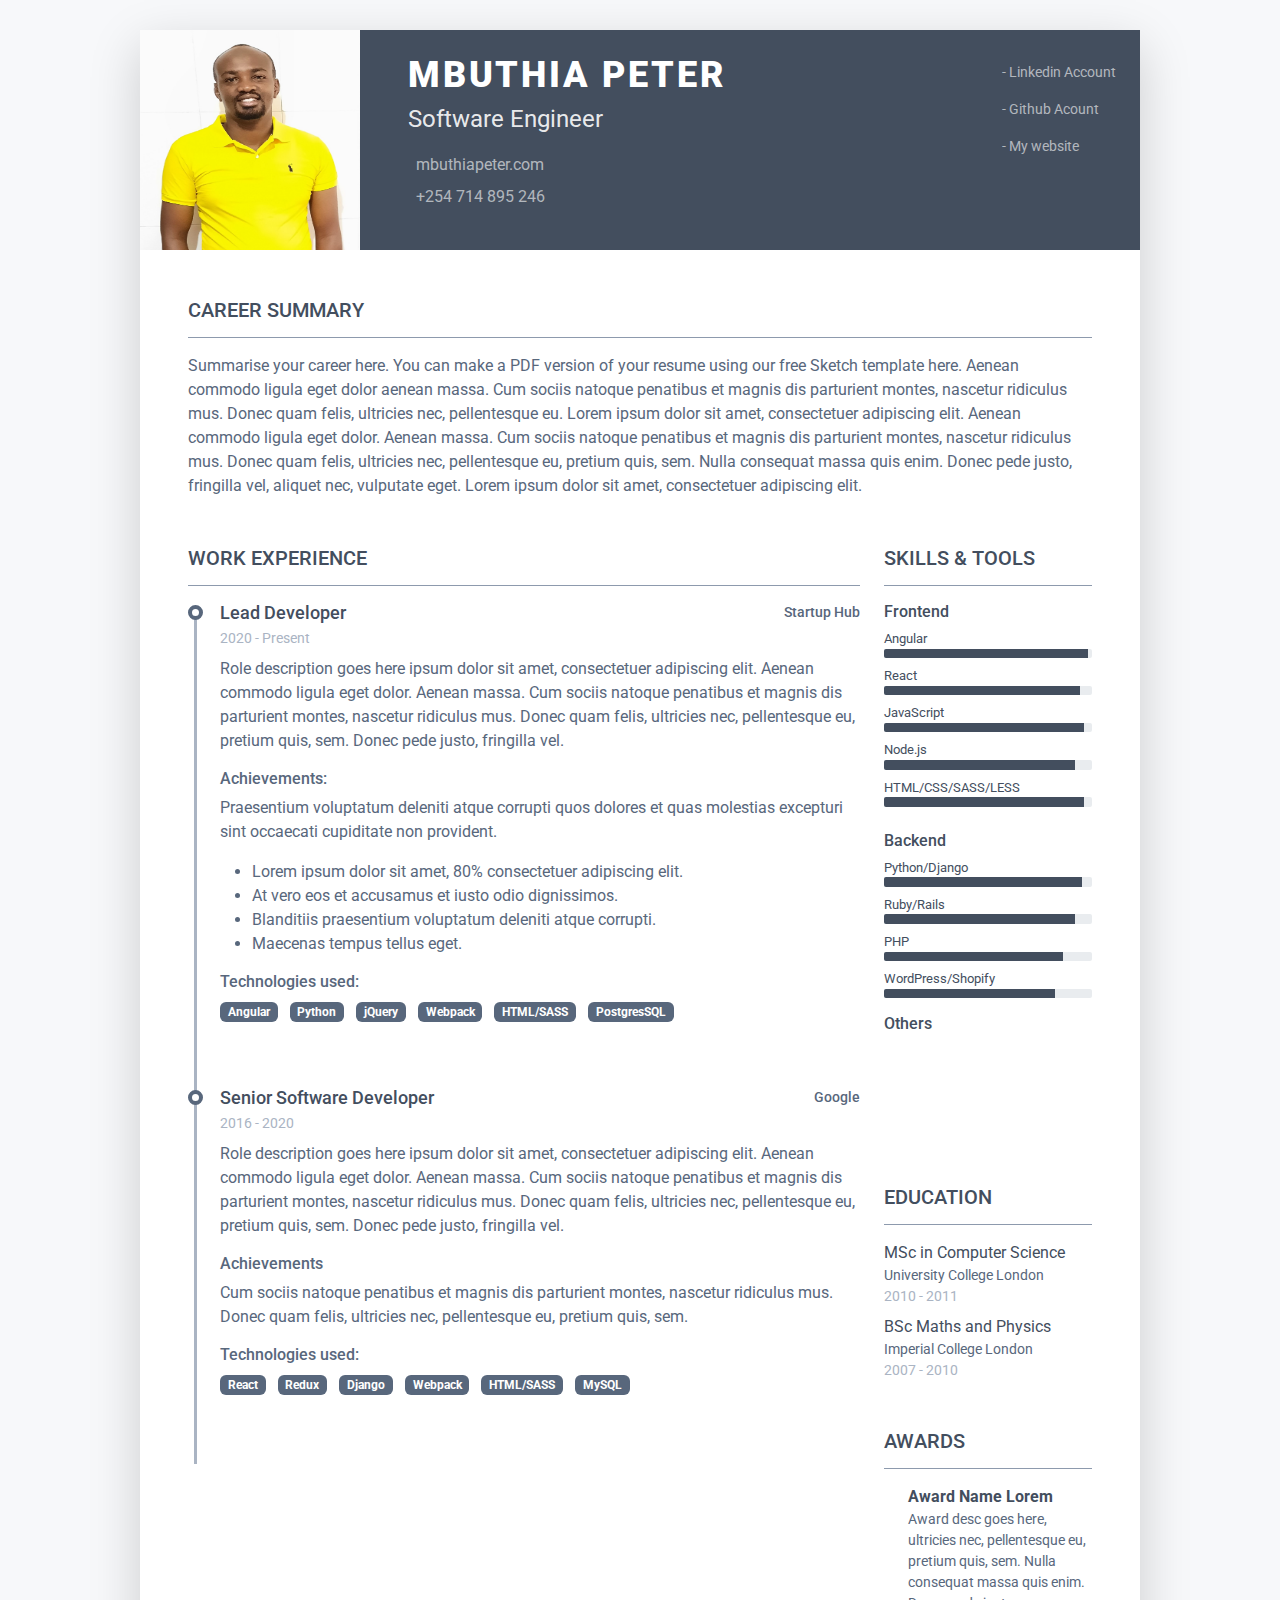
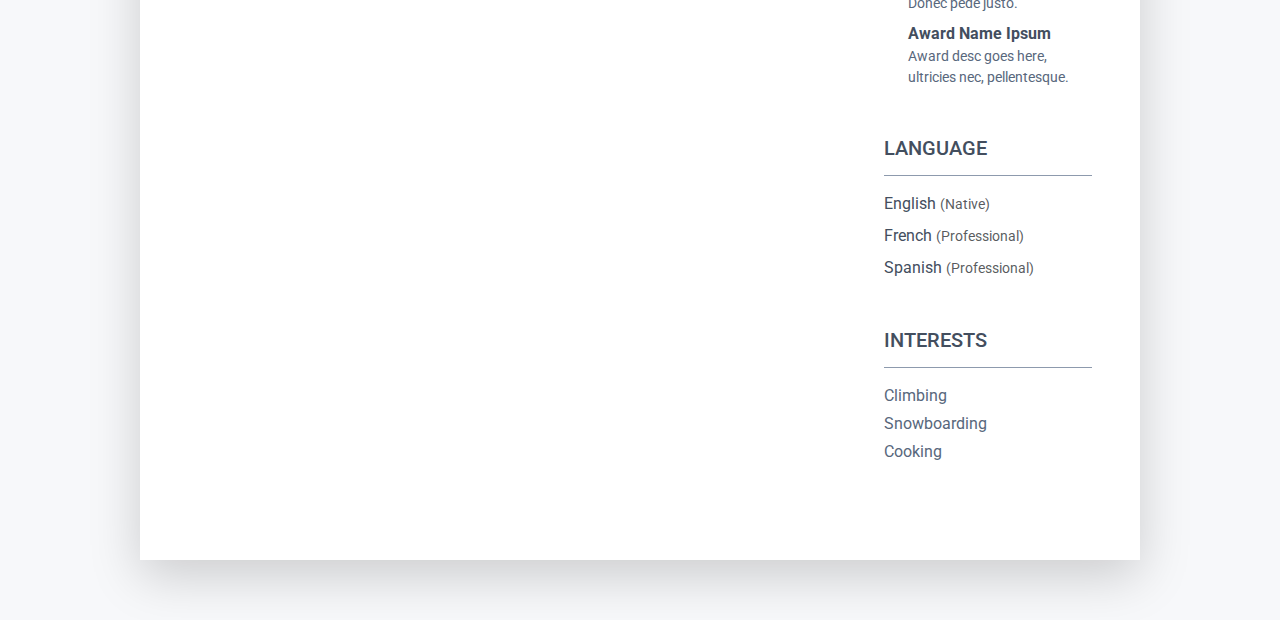
==== commit d3171ccd: "Added the carreer summary part" ====
--- a/portfolio.html
+++ b/portfolio.html
@@ -33,6 +33,221 @@
                         </div>
                     </div>
                 </header>
+                <div class="resume-body p-5">
+                    <section class="resume-section summary-section mb-5">
+                        <h2 class="resume-section-title text-uppercase font-weight-bold pb-3 mb-3">Career Summary</h2>
+                        <div class="resume-section-content">
+                            <p class="mb-0">Summarise your career here. <a class="text-reset text-link" href="https://themes.3rdwavemedia.com/resources/sketch-template/pillar-sketch-sketch-resume-template-for-developers/" target="_blank">You can make a PDF version of your resume using our free Sketch template here</a>. Aenean commodo ligula eget dolor aenean massa. Cum sociis natoque penatibus et magnis dis parturient montes, nascetur ridiculus mus. Donec quam felis, ultricies nec, pellentesque eu. Lorem ipsum dolor sit amet, consectetuer adipiscing elit. Aenean commodo ligula eget dolor. Aenean massa. Cum sociis natoque penatibus et magnis dis parturient montes, nascetur ridiculus mus. Donec quam felis, ultricies nec, pellentesque eu, pretium quis, sem. Nulla consequat massa quis enim. Donec pede justo, fringilla vel, aliquet nec, vulputate eget. Lorem ipsum dolor sit amet, consectetuer adipiscing elit.</p>
+                        </div>
+                    </section>
+                    <div class="row">
+                        <div class="col-lg-9">
+                            <section class="resume-section experience-section mb-5">
+                                <h2 class="resume-section-title text-uppercase font-weight-bold pb-3 mb-3">Work Experience</h2>
+                                <div class="resume-section-content">
+                                    <div class="resume-timeline position-relative">
+                                        <article class="resume-timeline-item position-relative pb-5">
+                                            <div class="resume-timeline-item-header mb-2">
+                                                <div class="d-flex flex-column flex-md-row">
+                                                    <h3 class="resume-position-title font-weight-bold mb-1">Lead Developer</h3>
+                                                    <div class="resume-company-name ms-auto">Startup Hub</div>
+                                                </div>
+                                                <div class="resume-position-time">2020 - Present</div>                                                
+                                            </div>
+                                            <div class="resume-timeline-item-desc">
+                                                <p>Role description goes here ipsum dolor sit amet, consectetuer adipiscing elit. Aenean commodo ligula eget dolor. Aenean massa. Cum sociis natoque penatibus et magnis dis parturient montes, nascetur ridiculus mus. Donec quam felis, ultricies nec, pellentesque eu, pretium quis, sem. Donec pede justo, fringilla vel.</p>
+                                                <h4 class="resume-timeline-item-desc-heading font-weight-bold">Achievements:</h4>
+                                                <p>Praesentium voluptatum deleniti atque corrupti quos dolores et quas molestias excepturi sint occaecati cupiditate non provident.</p>
+                                                <ul>
+                                                    <li>Lorem ipsum dolor sit amet, 80% consectetuer adipiscing elit.</li>
+                                                    <li>At vero eos et accusamus et iusto odio dignissimos.</li>
+                                                    <li>Blanditiis praesentium voluptatum deleniti atque corrupti.</li>
+                                                    <li>Maecenas tempus tellus eget.</li>
+                                                </ul>
+                                                <h4 class="resume-timeline-item-desc-heading font-weight-bold">Technologies used:</h4>
+                                                <ul class="list-inline">
+                                                    <li class="list-inline-item"><span class="badge bg-secondary badge-pill">Angular</span></li>
+                                                    <li class="list-inline-item"><span class="badge bg-secondary badge-pill">Python</span></li>
+                                                    <li class="list-inline-item"><span class="badge bg-secondary badge-pill">jQuery</span></li>
+                                                    <li class="list-inline-item"><span class="badge bg-secondary badge-pill">Webpack</span></li>
+                                                    <li class="list-inline-item"><span class="badge bg-secondary badge-pill">HTML/SASS</span></li>
+                                                    <li class="list-inline-item"><span class="badge bg-secondary badge-pill">PostgresSQL</span></li>
+                                                </ul>
+                                            </div>
+                                        </article>
+                                        <article class="resume-timeline-item position-relative pb-5">
+									    
+                                            <div class="resume-timeline-item-header mb-2">
+                                                <div class="d-flex flex-column flex-md-row">
+                                                    <h3 class="resume-position-title font-weight-bold mb-1">Senior Software Developer</h3>
+                                                    <div class="resume-company-name ms-auto">Google</div>
+                                                </div>
+                                                <div class="resume-position-time">2016 - 2020</div>
+                                            </div>
+                                            <div class="resume-timeline-item-desc">
+                                                <p>Role description goes here ipsum dolor sit amet, consectetuer adipiscing elit. Aenean commodo ligula eget dolor. Aenean massa. Cum sociis natoque penatibus et magnis dis parturient montes, nascetur ridiculus mus. Donec quam felis, ultricies nec, pellentesque eu, pretium quis, sem. Donec pede justo, fringilla vel.</p>
+                                                <h4 class="resume-timeline-item-desc-heading font-weight-bold">Achievements</h4>
+                                                <p>Cum sociis natoque penatibus et magnis dis parturient montes, nascetur ridiculus mus. Donec quam felis, ultricies nec, pellentesque eu, pretium quis, sem.</p>
+                                                <h4 class="resume-timeline-item-desc-heading font-weight-bold">Technologies used:</h4>
+                                                <ul class="list-inline">
+                                                    <li class="list-inline-item"><span class="badge bg-secondary badge-pill">React</span></li>
+                                                    <li class="list-inline-item"><span class="badge bg-secondary badge-pill">Redux</span></li>
+                                                    <li class="list-inline-item"><span class="badge bg-secondary badge-pill">Django</span></li>
+                                                    <li class="list-inline-item"><span class="badge bg-secondary badge-pill">Webpack</span></li>
+                                                    <li class="list-inline-item"><span class="badge bg-secondary badge-pill">HTML/SASS</span></li>
+                                                    <li class="list-inline-item"><span class="badge bg-secondary badge-pill">MySQL</span></li>
+                                                </ul>
+                                            </div>    
+                                        </article>
+                                    </div>
+                                </div>
+                            </section>
+                        </div>
+                        <div class="col-lg-3">
+                            <section class="resume-section skills-section mb-5">
+                                <h2 class="resume-section-title text-uppercase font-weight-bold pb-3 mb-3">Skills &amp; Tools</h2>
+                                <div class="resume-section-content">
+                                    <div class="resume-skill-item">
+                                        <h4 class="resume-skills-cat font-weight-bold">Frontend</h4>
+                                        <ul class="list-unstyled mb-4">
+                                            <li class="mb-2">
+                                                <div class="resume-skill-name">Angular</div>
+                                                <div class="progress resume-progress">
+                                                    <div class="progress-bar theme-progress-bar-dark" role="progressbar" style="width: 98%" aria-valuenow="25" aria-valuemin="0" aria-valuemax="100"></div>
+                                                </div>
+                                            </li>
+                                            <li class="mb-2">
+                                                <div class="resume-skill-name">React</div>
+                                                <div class="progress resume-progress">
+                                                    <div class="progress-bar theme-progress-bar-dark" role="progressbar" style="width: 94%" aria-valuenow="25" aria-valuemin="0" aria-valuemax="100"></div>
+                                                </div>
+                                            </li>
+                                            <li class="mb-2">
+                                                <div class="resume-skill-name">JavaScript</div>
+                                                <div class="progress resume-progress">
+                                                    <div class="progress-bar theme-progress-bar-dark" role="progressbar" style="width: 96%" aria-valuenow="25" aria-valuemin="0" aria-valuemax="100"></div>
+                                                </div>
+                                            </li>
+                                            
+                                            <li class="mb-2">
+                                                <div class="resume-skill-name">Node.js</div>
+                                                <div class="progress resume-progress">
+                                                    <div class="progress-bar theme-progress-bar-dark" role="progressbar" style="width: 92%" aria-valuenow="25" aria-valuemin="0" aria-valuemax="100"></div>
+                                                </div>
+                                            </li>
+                                            <li class="mb-2">
+                                                <div class="resume-skill-name">HTML/CSS/SASS/LESS</div>
+                                                <div class="progress resume-progress">
+                                                    <div class="progress-bar theme-progress-bar-dark" role="progressbar" style="width: 96%" aria-valuenow="25" aria-valuemin="0" aria-valuemax="100"></div>
+                                                </div>
+                                            </li>
+                                        </ul>
+                                    </div>
+                                    
+                                    <div class="resume-skill-item">
+                                        <h4 class="resume-skills-cat font-weight-bold">Backend</h4>
+                                        <ul class="list-unstyled">
+                                            <li class="mb-2">
+                                                <div class="resume-skill-name">Python/Django</div>
+                                                <div class="progress resume-progress">
+                                                    <div class="progress-bar theme-progress-bar-dark" role="progressbar" style="width: 95%" aria-valuenow="25" aria-valuemin="0" aria-valuemax="100"></div>
+                                                </div>
+                                            </li>
+                                            <li class="mb-2">
+                                                <div class="resume-skill-name">Ruby/Rails</div>
+                                                <div class="progress resume-progress">
+                                                    <div class="progress-bar theme-progress-bar-dark" role="progressbar" style="width: 92%" aria-valuenow="25" aria-valuemin="0" aria-valuemax="100"></div>
+                                                </div>
+                                            </li>
+                                            <li class="mb-2">
+                                                <div class="resume-skill-name">PHP</div>
+                                                <div class="progress resume-progress">
+                                                    <div class="progress-bar theme-progress-bar-dark" role="progressbar" style="width: 86%" aria-valuenow="25" aria-valuemin="0" aria-valuemax="100"></div>
+                                                </div>
+                                            </li>
+                                            <li class="mb-2">
+                                                <div class="resume-skill-name">WordPress/Shopify</div>
+                                                <div class="progress resume-progress">
+                                                    <div class="progress-bar theme-progress-bar-dark" role="progressbar" style="width: 82%" aria-valuenow="25" aria-valuemin="0" aria-valuemax="100"></div>
+                                                </div>
+                                            </li>
+                                        </ul>
+                                    </div>
+                                    
+                                    <div class="resume-skill-item">
+                                        <h4 class="resume-skills-cat font-weight-bold">Others</h4>
+                                        <ul class="list-inline">
+                                            <li class="list-inline-item"><span class="badge badge-light">DevOps</span></li>
+                                            <li class="list-inline-item"><span class="badge badge-light">Code Review</span></li>
+                                            <li class="list-inline-item"><span class="badge badge-light">Git</span></li>
+                                            <li class="list-inline-item"><span class="badge badge-light">Unit Testing</span></li>
+                                            <li class="list-inline-item"><span class="badge badge-light">Wireframing</span></li>
+                                            <li class="list-inline-item"><span class="badge badge-light">Sketch</span></li>
+                                            <li class="list-inline-item"><span class="badge badge-light">Balsamiq</span></li>
+                                            <li class="list-inline-item"><span class="badge badge-light">WordPress</span></li>
+                                            <li class="list-inline-item"><span class="badge badge-light">Shopify</span></li>
+                                        </ul>
+                                    </div>
+                                </div>
+                            </section>
+                            <section class="resume-section education-section mb-5">
+                                <h2 class="resume-section-title text-uppercase font-weight-bold pb-3 mb-3">Education</h2>
+                                <div class="resume-section-content">
+                                    <ul class="list-unstyled">
+                                        <li class="mb-2">
+                                            <div class="resume-degree font-weight-bold">MSc in Computer Science</div>
+                                            <div class="resume-degree-org">University College London</div>
+                                            <div class="resume-degree-time">2010 - 2011</div>
+                                        </li>
+                                        <li>
+                                            <div class="resume-degree font-weight-bold">BSc Maths and Physics</div>
+                                            <div class="resume-degree-org">Imperial College London</div>
+                                            <div class="resume-degree-time">2007 - 2010</div>
+                                        </li>
+                                    </ul>
+                                </div>
+                            </section>
+                            <section class="resume-section reference-section mb-5">
+                                <h2 class="resume-section-title text-uppercase font-weight-bold pb-3 mb-3">Awards</h2>
+                                <div class="resume-section-content">
+                                    <ul class="list-unstyled resume-awards-list">
+                                        <li class="mb-2 ps-4 position-relative">
+                                            <i class="resume-award-icon fas fa-trophy position-absolute" data-fa-transform="shrink-2"></i>
+                                            <div class="resume-award-name">Award Name Lorem</div>
+                                            <div class="resume-award-desc">Award desc goes here, ultricies nec, pellentesque eu, pretium quis, sem. Nulla consequat massa quis enim. Donec pede justo.</div>
+                                        </li>
+                                        <li class="mb-0 ps-4 position-relative">
+                                            <i class="resume-award-icon fas fa-trophy position-absolute" data-fa-transform="shrink-2"></i>
+                                            <div class="resume-award-name">Award Name Ipsum</div>
+                                            <div class="resume-award-desc">Award desc goes here, ultricies nec, pellentesque.</div>
+                                        </li>
+                                    </ul>
+                                </div>
+                            </section>
+                            <section class="resume-section language-section mb-5">
+                                <h2 class="resume-section-title text-uppercase font-weight-bold pb-3 mb-3">Language</h2>
+                                <div class="resume-section-content">
+                                    <ul class="list-unstyled resume-lang-list">
+                                        <li class="mb-2"><span class="resume-lang-name font-weight-bold">English</span> <small class="text-muted font-weight-normal">(Native)</small></li>
+                                        <li class="mb-2 align-middle"><span class="resume-lang-name font-weight-bold">French</span> <small class="text-muted font-weight-normal">(Professional)</small></li>
+                                        <li><span class="resume-lang-name font-weight-bold">Spanish</span> <small class="text-muted font-weight-normal">(Professional)</small></li>
+                                    </ul>
+                                </div>
+                            </section>
+                            <section class="resume-section interests-section mb-5">
+                                <h2 class="resume-section-title text-uppercase font-weight-bold pb-3 mb-3">Interests</h2>
+                                <div class="resume-section-content">
+                                    <ul class="list-unstyled">
+                                        <li class="mb-1">Climbing</li>
+                                        <li class="mb-1">Snowboarding</li>
+                                        <li class="mb-1">Cooking</li>
+                                    </ul>
+                                </div>
+                            </section>
+                            
+                        </div>
+                    </div>
+                </div>
             </div>
         </article>
     </body>
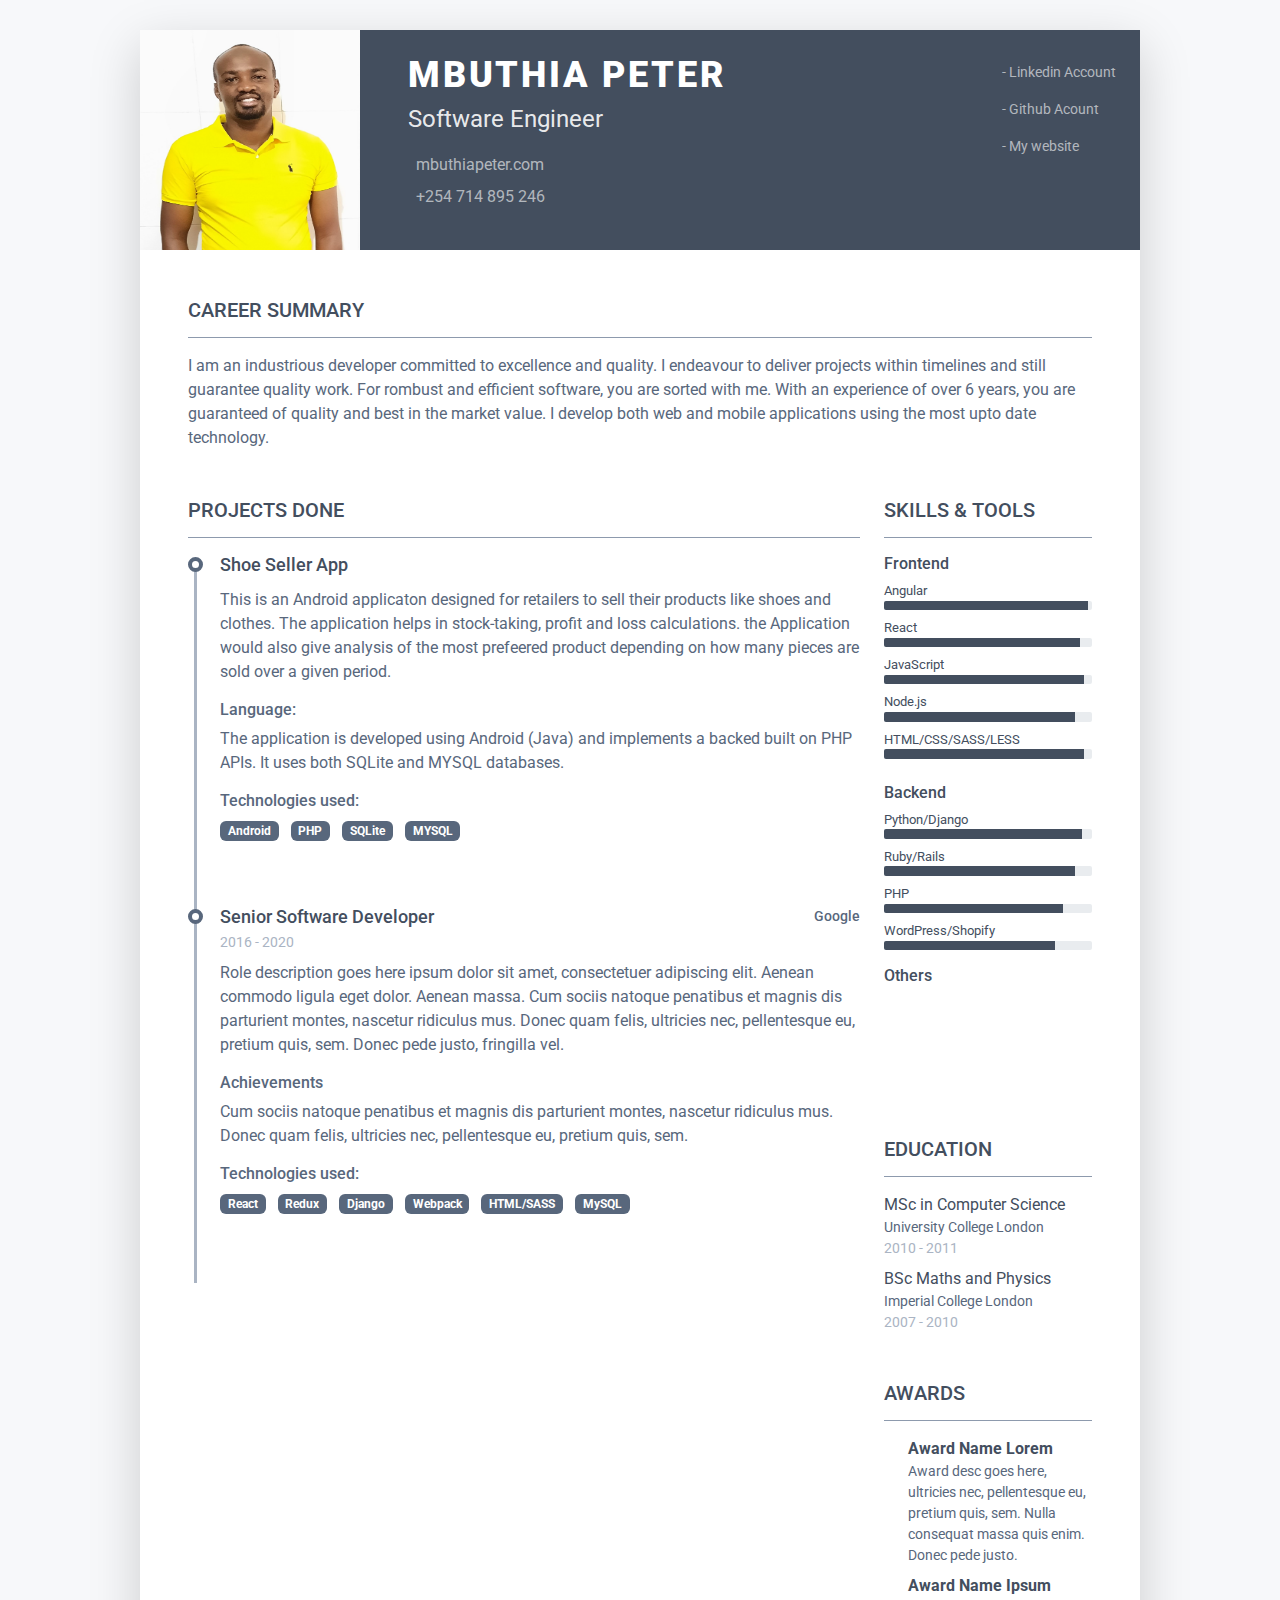
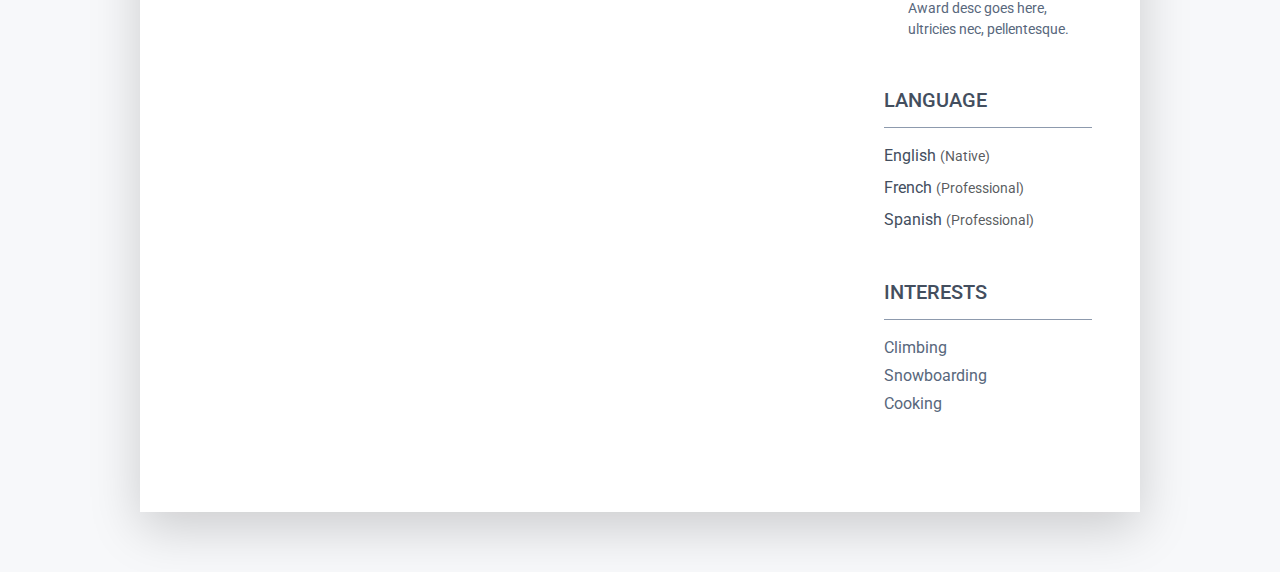
==== commit 9435c8f8: "Added the first project" ====
--- a/portfolio.html
+++ b/portfolio.html
@@ -37,41 +37,35 @@
                     <section class="resume-section summary-section mb-5">
                         <h2 class="resume-section-title text-uppercase font-weight-bold pb-3 mb-3">Career Summary</h2>
                         <div class="resume-section-content">
-                            <p class="mb-0">Summarise your career here. <a class="text-reset text-link" href="https://themes.3rdwavemedia.com/resources/sketch-template/pillar-sketch-sketch-resume-template-for-developers/" target="_blank">You can make a PDF version of your resume using our free Sketch template here</a>. Aenean commodo ligula eget dolor aenean massa. Cum sociis natoque penatibus et magnis dis parturient montes, nascetur ridiculus mus. Donec quam felis, ultricies nec, pellentesque eu. Lorem ipsum dolor sit amet, consectetuer adipiscing elit. Aenean commodo ligula eget dolor. Aenean massa. Cum sociis natoque penatibus et magnis dis parturient montes, nascetur ridiculus mus. Donec quam felis, ultricies nec, pellentesque eu, pretium quis, sem. Nulla consequat massa quis enim. Donec pede justo, fringilla vel, aliquet nec, vulputate eget. Lorem ipsum dolor sit amet, consectetuer adipiscing elit.</p>
+                            <p class="mb-0">I am an industrious developer committed to excellence and quality. I endeavour to deliver projects within timelines and still guarantee quality work.
+                                For rombust and efficient software, you are sorted with me. With an experience of over 6 years, you are guaranteed of quality and best in the market value.
+                                I develop both web and mobile applications using the most upto date technology. 
+                            </p>
                         </div>
                     </section>
                     <div class="row">
                         <div class="col-lg-9">
                             <section class="resume-section experience-section mb-5">
-                                <h2 class="resume-section-title text-uppercase font-weight-bold pb-3 mb-3">Work Experience</h2>
+                                <h2 class="resume-section-title text-uppercase font-weight-bold pb-3 mb-3">Projects Done</h2>
                                 <div class="resume-section-content">
                                     <div class="resume-timeline position-relative">
                                         <article class="resume-timeline-item position-relative pb-5">
                                             <div class="resume-timeline-item-header mb-2">
                                                 <div class="d-flex flex-column flex-md-row">
-                                                    <h3 class="resume-position-title font-weight-bold mb-1">Lead Developer</h3>
-                                                    <div class="resume-company-name ms-auto">Startup Hub</div>
-                                                </div>
-                                                <div class="resume-position-time">2020 - Present</div>                                                
+                                                    <h3 class="resume-position-title font-weight-bold mb-1"><a class="text-reset text-link" href="https://github.com/Mbuthiapeter/shoe_seller" target="_blank">Shoe Seller App</a></h3>                                                    
+                                                </div>                                                
                                             </div>
                                             <div class="resume-timeline-item-desc">
-                                                <p>Role description goes here ipsum dolor sit amet, consectetuer adipiscing elit. Aenean commodo ligula eget dolor. Aenean massa. Cum sociis natoque penatibus et magnis dis parturient montes, nascetur ridiculus mus. Donec quam felis, ultricies nec, pellentesque eu, pretium quis, sem. Donec pede justo, fringilla vel.</p>
-                                                <h4 class="resume-timeline-item-desc-heading font-weight-bold">Achievements:</h4>
-                                                <p>Praesentium voluptatum deleniti atque corrupti quos dolores et quas molestias excepturi sint occaecati cupiditate non provident.</p>
-                                                <ul>
-                                                    <li>Lorem ipsum dolor sit amet, 80% consectetuer adipiscing elit.</li>
-                                                    <li>At vero eos et accusamus et iusto odio dignissimos.</li>
-                                                    <li>Blanditiis praesentium voluptatum deleniti atque corrupti.</li>
-                                                    <li>Maecenas tempus tellus eget.</li>
-                                                </ul>
+                                                <p>This is an Android applicaton designed for retailers to sell their products like shoes and clothes. The application helps in stock-taking, profit and loss calculations. the Application would also give analysis of the most prefeered product depending on how many pieces are sold over a given period.</p>
+                                                <h4 class="resume-timeline-item-desc-heading font-weight-bold">Language:</h4>
+                                                <p>The application is developed using Android (Java) and implements a backed built on PHP APIs. It uses both SQLite and MYSQL databases.</p>
+                                                
                                                 <h4 class="resume-timeline-item-desc-heading font-weight-bold">Technologies used:</h4>
                                                 <ul class="list-inline">
-                                                    <li class="list-inline-item"><span class="badge bg-secondary badge-pill">Angular</span></li>
-                                                    <li class="list-inline-item"><span class="badge bg-secondary badge-pill">Python</span></li>
-                                                    <li class="list-inline-item"><span class="badge bg-secondary badge-pill">jQuery</span></li>
-                                                    <li class="list-inline-item"><span class="badge bg-secondary badge-pill">Webpack</span></li>
-                                                    <li class="list-inline-item"><span class="badge bg-secondary badge-pill">HTML/SASS</span></li>
-                                                    <li class="list-inline-item"><span class="badge bg-secondary badge-pill">PostgresSQL</span></li>
+                                                    <li class="list-inline-item"><span class="badge bg-secondary badge-pill">Android</span></li>
+                                                    <li class="list-inline-item"><span class="badge bg-secondary badge-pill">PHP</span></li>
+                                                    <li class="list-inline-item"><span class="badge bg-secondary badge-pill">SQLite</span></li>
+                                                    <li class="list-inline-item"><span class="badge bg-secondary badge-pill">MYSQL</span></li>
                                                 </ul>
                                             </div>
                                         </article>
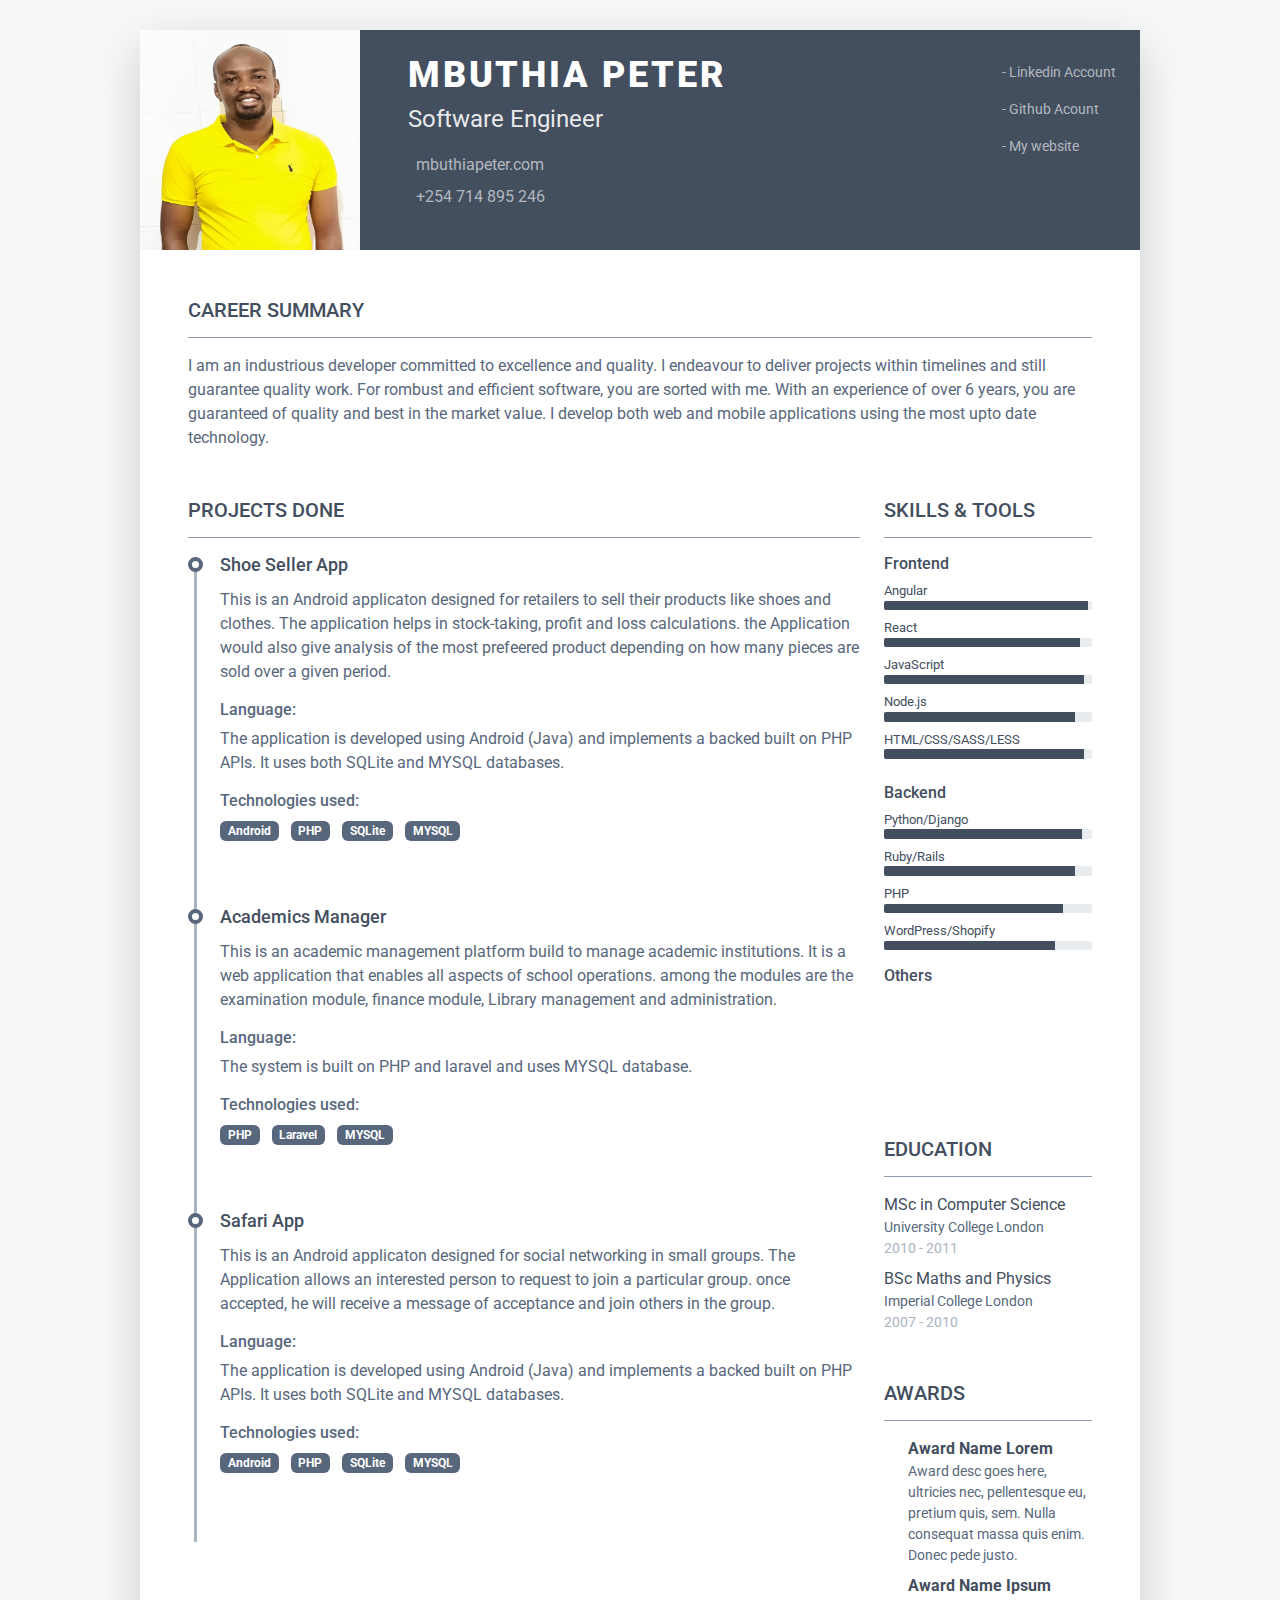
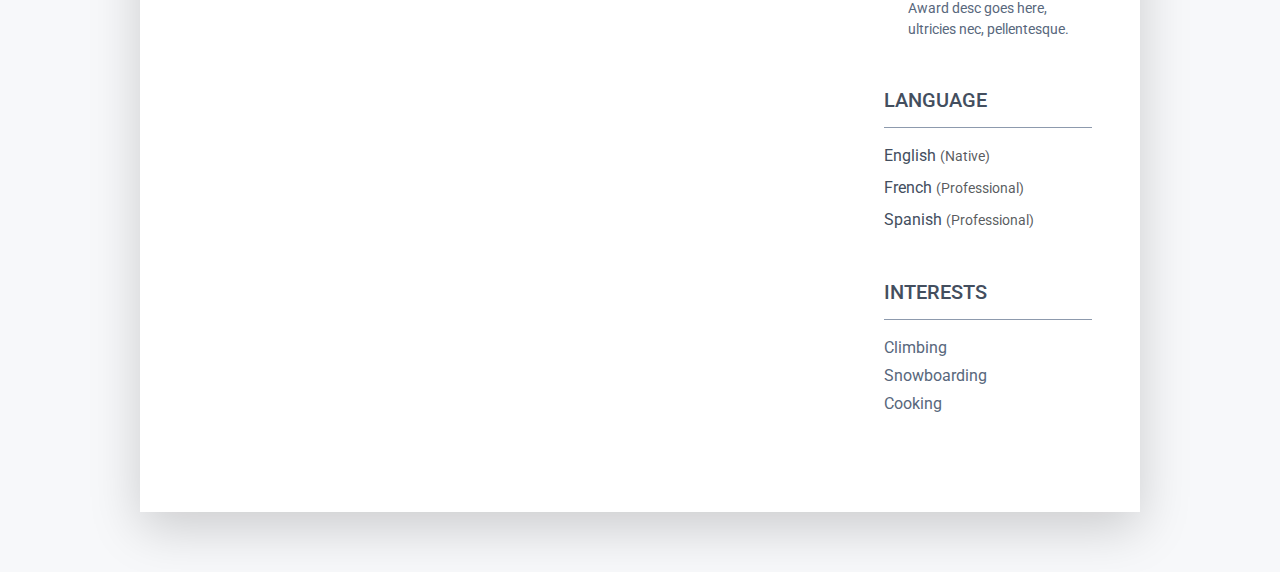
==== commit 207c59e5: "Added other projects sections" ====
--- a/portfolio.html
+++ b/portfolio.html
@@ -70,29 +70,46 @@
                                             </div>
                                         </article>
                                         <article class="resume-timeline-item position-relative pb-5">
-									    
                                             <div class="resume-timeline-item-header mb-2">
                                                 <div class="d-flex flex-column flex-md-row">
-                                                    <h3 class="resume-position-title font-weight-bold mb-1">Senior Software Developer</h3>
-                                                    <div class="resume-company-name ms-auto">Google</div>
-                                                </div>
-                                                <div class="resume-position-time">2016 - 2020</div>
+                                                    <h3 class="resume-position-title font-weight-bold mb-1"><a class="text-reset text-link" href="http://ekademiks.com/" target="_blank">Academics Manager</a></h3>                                                    
+                                                </div>                                                
                                             </div>
                                             <div class="resume-timeline-item-desc">
-                                                <p>Role description goes here ipsum dolor sit amet, consectetuer adipiscing elit. Aenean commodo ligula eget dolor. Aenean massa. Cum sociis natoque penatibus et magnis dis parturient montes, nascetur ridiculus mus. Donec quam felis, ultricies nec, pellentesque eu, pretium quis, sem. Donec pede justo, fringilla vel.</p>
-                                                <h4 class="resume-timeline-item-desc-heading font-weight-bold">Achievements</h4>
-                                                <p>Cum sociis natoque penatibus et magnis dis parturient montes, nascetur ridiculus mus. Donec quam felis, ultricies nec, pellentesque eu, pretium quis, sem.</p>
+                                                <p>This is an academic management platform build to manage academic institutions. It is a web application that enables all aspects of school operations. among the modules are the examination module, finance module, Library management and administration. </p>
+                                                <h4 class="resume-timeline-item-desc-heading font-weight-bold">Language:</h4>
+                                                <p>The system is built on PHP and laravel and uses MYSQL database.</p>
+                                                
                                                 <h4 class="resume-timeline-item-desc-heading font-weight-bold">Technologies used:</h4>
                                                 <ul class="list-inline">
-                                                    <li class="list-inline-item"><span class="badge bg-secondary badge-pill">React</span></li>
-                                                    <li class="list-inline-item"><span class="badge bg-secondary badge-pill">Redux</span></li>
-                                                    <li class="list-inline-item"><span class="badge bg-secondary badge-pill">Django</span></li>
-                                                    <li class="list-inline-item"><span class="badge bg-secondary badge-pill">Webpack</span></li>
-                                                    <li class="list-inline-item"><span class="badge bg-secondary badge-pill">HTML/SASS</span></li>
-                                                    <li class="list-inline-item"><span class="badge bg-secondary badge-pill">MySQL</span></li>
+                                                    
+                                                    <li class="list-inline-item"><span class="badge bg-secondary badge-pill">PHP</span></li>
+                                                    <li class="list-inline-item"><span class="badge bg-secondary badge-pill">Laravel</span></li>
+                                                    <li class="list-inline-item"><span class="badge bg-secondary badge-pill">MYSQL</span></li>
                                                 </ul>
-                                            </div>    
+                                            </div>
                                         </article>
+                                        <article class="resume-timeline-item position-relative pb-5">
+                                            <div class="resume-timeline-item-header mb-2">
+                                                <div class="d-flex flex-column flex-md-row">
+                                                    <h3 class="resume-position-title font-weight-bold mb-1"><a class="text-reset text-link" href="https://github.com/Mbuthiapeter/Safari_App" target="_blank">Safari App</a></h3>                                                    
+                                                </div>                                                
+                                            </div>
+                                            <div class="resume-timeline-item-desc">
+                                                <p>This is an Android applicaton designed for social networking in small groups. The Application allows an interested person to request to join a particular group. once accepted, he will receive a message of acceptance and join others in the group.</p>
+                                                <h4 class="resume-timeline-item-desc-heading font-weight-bold">Language:</h4>
+                                                <p>The application is developed using Android (Java) and implements a backed built on PHP APIs. It uses both SQLite and MYSQL databases.</p>
+                                                
+                                                <h4 class="resume-timeline-item-desc-heading font-weight-bold">Technologies used:</h4>
+                                                <ul class="list-inline">
+                                                    <li class="list-inline-item"><span class="badge bg-secondary badge-pill">Android</span></li>
+                                                    <li class="list-inline-item"><span class="badge bg-secondary badge-pill">PHP</span></li>
+                                                    <li class="list-inline-item"><span class="badge bg-secondary badge-pill">SQLite</span></li>
+                                                    <li class="list-inline-item"><span class="badge bg-secondary badge-pill">MYSQL</span></li>
+                                                </ul>
+                                            </div>
+                                        </article>
+                                        
                                     </div>
                                 </div>
                             </section>
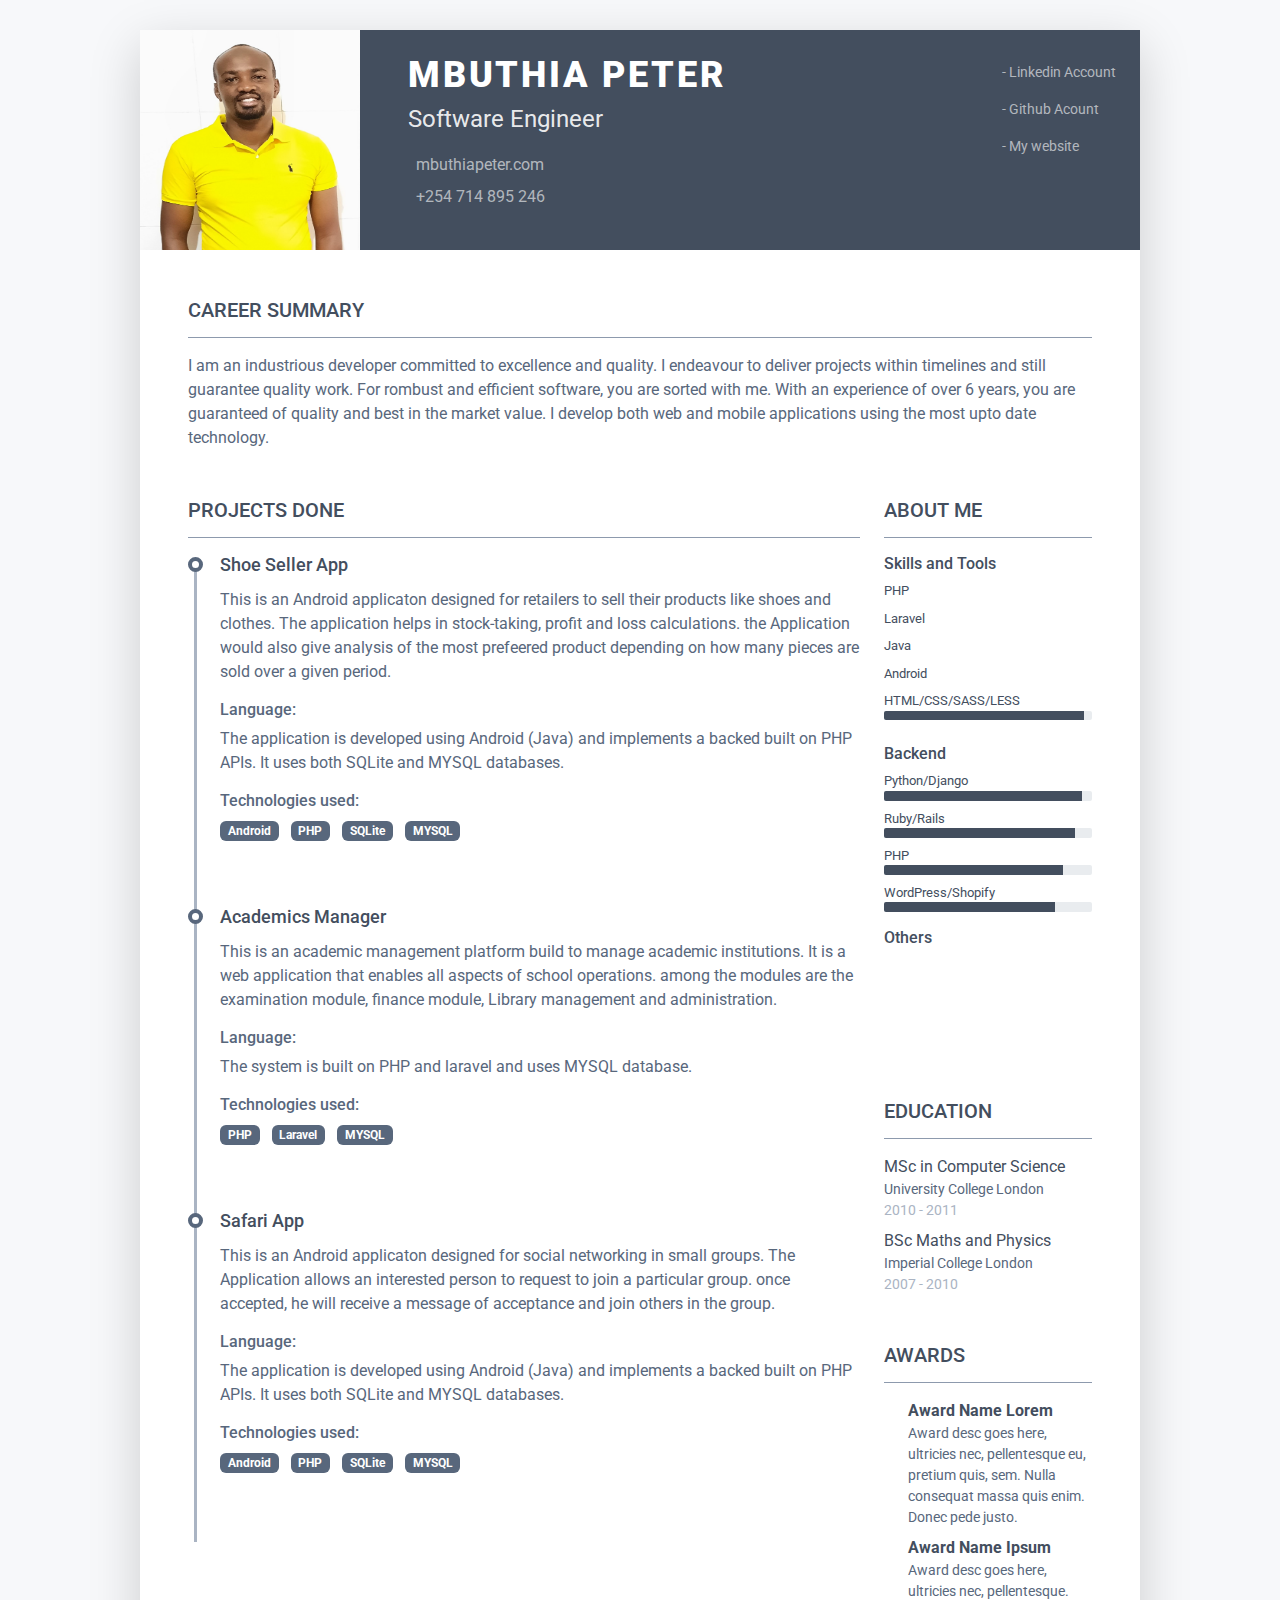
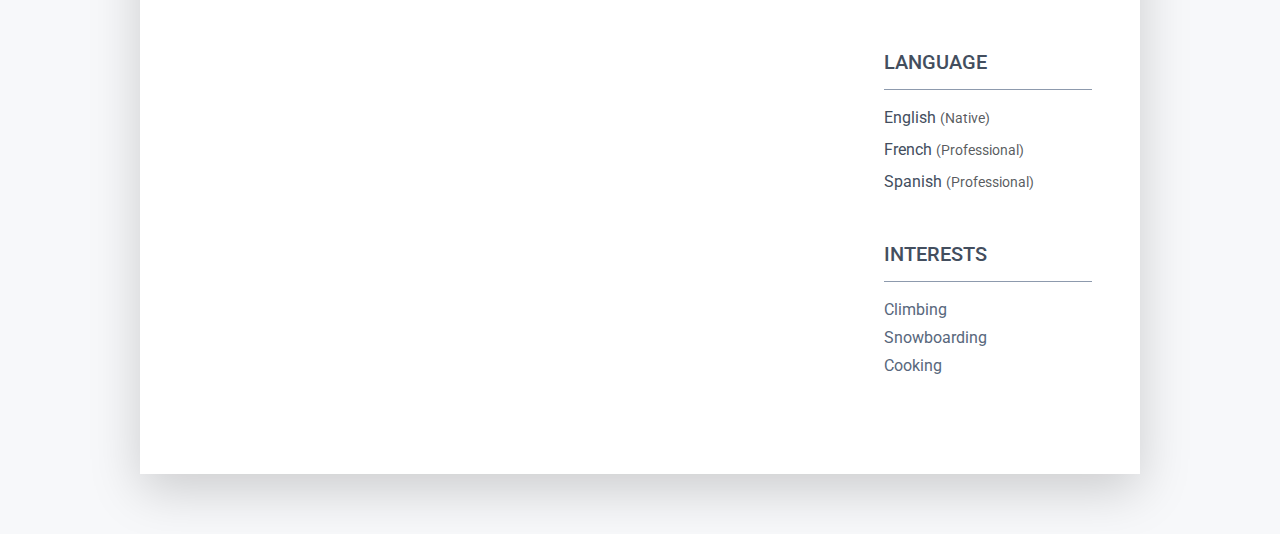
==== commit e7e3f8c9: "added an About me section" ====
--- a/portfolio.html
+++ b/portfolio.html
@@ -116,35 +116,27 @@
                         </div>
                         <div class="col-lg-3">
                             <section class="resume-section skills-section mb-5">
-                                <h2 class="resume-section-title text-uppercase font-weight-bold pb-3 mb-3">Skills &amp; Tools</h2>
+                                <h2 class="resume-section-title text-uppercase font-weight-bold pb-3 mb-3">About Me</h2>
                                 <div class="resume-section-content">
                                     <div class="resume-skill-item">
-                                        <h4 class="resume-skills-cat font-weight-bold">Frontend</h4>
+                                        <h4 class="resume-skills-cat font-weight-bold">Skills and Tools</h4>
                                         <ul class="list-unstyled mb-4">
                                             <li class="mb-2">
-                                                <div class="resume-skill-name">Angular</div>
-                                                <div class="progress resume-progress">
-                                                    <div class="progress-bar theme-progress-bar-dark" role="progressbar" style="width: 98%" aria-valuenow="25" aria-valuemin="0" aria-valuemax="100"></div>
-                                                </div>
-                                            </li>
-                                            <li class="mb-2">
-                                                <div class="resume-skill-name">React</div>
-                                                <div class="progress resume-progress">
-                                                    <div class="progress-bar theme-progress-bar-dark" role="progressbar" style="width: 94%" aria-valuenow="25" aria-valuemin="0" aria-valuemax="100"></div>
-                                                </div>
-                                            </li>
-                                            <li class="mb-2">
-                                                <div class="resume-skill-name">JavaScript</div>
-                                                <div class="progress resume-progress">
-                                                    <div class="progress-bar theme-progress-bar-dark" role="progressbar" style="width: 96%" aria-valuenow="25" aria-valuemin="0" aria-valuemax="100"></div>
-                                                </div>
+                                                <div class="resume-skill-name">PHP</div>
+                                                
+                                            </li>
+                                            <li class="mb-2">
+                                                <div class="resume-skill-name">Laravel</div>
+                                                
+                                            </li>
+                                            <li class="mb-2">
+                                                <div class="resume-skill-name">Java</div>
+                                                
                                             </li>
                                             
                                             <li class="mb-2">
-                                                <div class="resume-skill-name">Node.js</div>
-                                                <div class="progress resume-progress">
-                                                    <div class="progress-bar theme-progress-bar-dark" role="progressbar" style="width: 92%" aria-valuenow="25" aria-valuemin="0" aria-valuemax="100"></div>
-                                                </div>
+                                                <div class="resume-skill-name">Android</div>
+                                                
                                             </li>
                                             <li class="mb-2">
                                                 <div class="resume-skill-name">HTML/CSS/SASS/LESS</div>
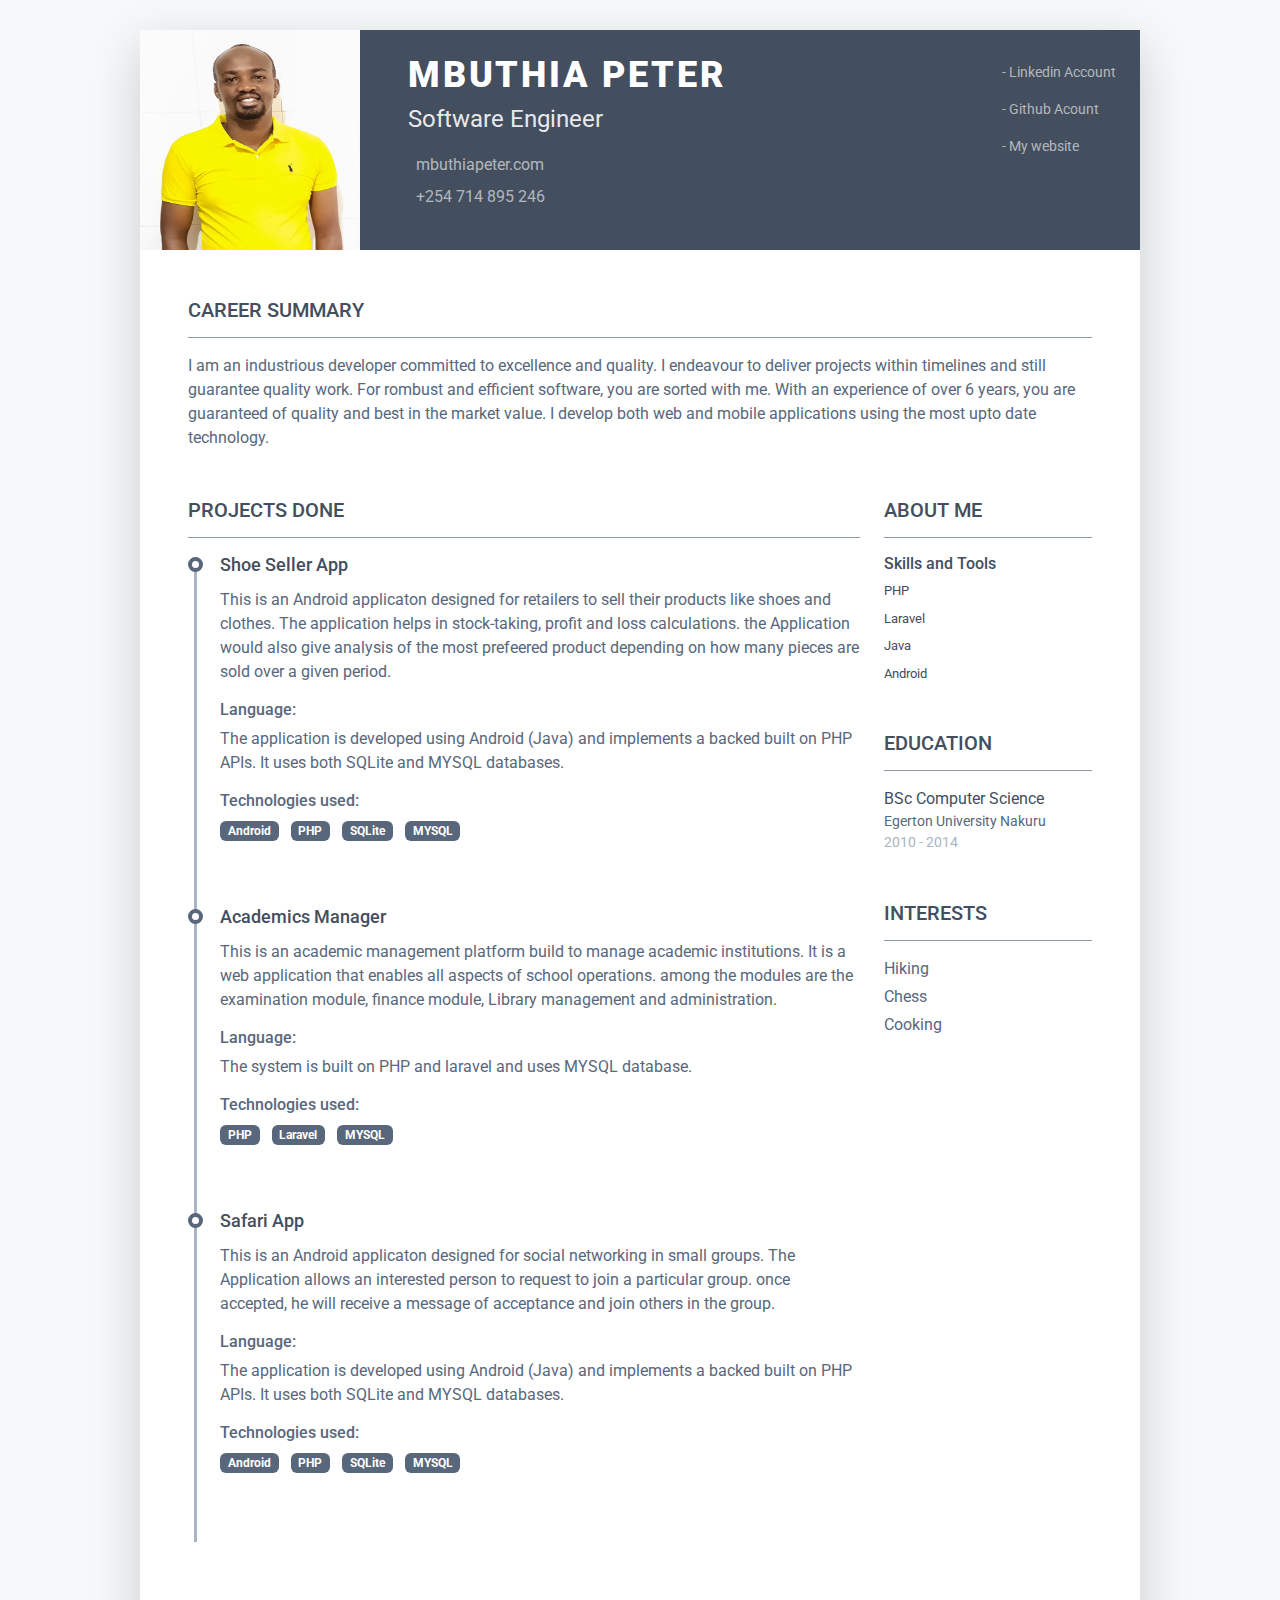
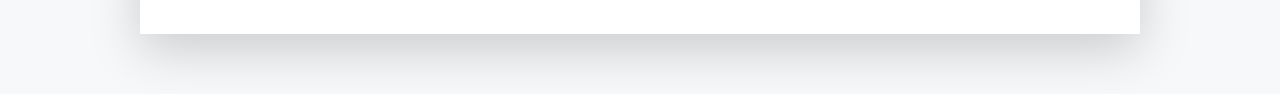
==== commit 0cfacc31: "Added the interest and education parts" ====
--- a/portfolio.html
+++ b/portfolio.html
@@ -138,102 +138,20 @@
                                                 <div class="resume-skill-name">Android</div>
                                                 
                                             </li>
-                                            <li class="mb-2">
-                                                <div class="resume-skill-name">HTML/CSS/SASS/LESS</div>
-                                                <div class="progress resume-progress">
-                                                    <div class="progress-bar theme-progress-bar-dark" role="progressbar" style="width: 96%" aria-valuenow="25" aria-valuemin="0" aria-valuemax="100"></div>
-                                                </div>
-                                            </li>
+                                            
                                         </ul>
-                                    </div>
-                                    
-                                    <div class="resume-skill-item">
-                                        <h4 class="resume-skills-cat font-weight-bold">Backend</h4>
-                                        <ul class="list-unstyled">
-                                            <li class="mb-2">
-                                                <div class="resume-skill-name">Python/Django</div>
-                                                <div class="progress resume-progress">
-                                                    <div class="progress-bar theme-progress-bar-dark" role="progressbar" style="width: 95%" aria-valuenow="25" aria-valuemin="0" aria-valuemax="100"></div>
-                                                </div>
-                                            </li>
-                                            <li class="mb-2">
-                                                <div class="resume-skill-name">Ruby/Rails</div>
-                                                <div class="progress resume-progress">
-                                                    <div class="progress-bar theme-progress-bar-dark" role="progressbar" style="width: 92%" aria-valuenow="25" aria-valuemin="0" aria-valuemax="100"></div>
-                                                </div>
-                                            </li>
-                                            <li class="mb-2">
-                                                <div class="resume-skill-name">PHP</div>
-                                                <div class="progress resume-progress">
-                                                    <div class="progress-bar theme-progress-bar-dark" role="progressbar" style="width: 86%" aria-valuenow="25" aria-valuemin="0" aria-valuemax="100"></div>
-                                                </div>
-                                            </li>
-                                            <li class="mb-2">
-                                                <div class="resume-skill-name">WordPress/Shopify</div>
-                                                <div class="progress resume-progress">
-                                                    <div class="progress-bar theme-progress-bar-dark" role="progressbar" style="width: 82%" aria-valuenow="25" aria-valuemin="0" aria-valuemax="100"></div>
-                                                </div>
-                                            </li>
-                                        </ul>
-                                    </div>
-                                    
-                                    <div class="resume-skill-item">
-                                        <h4 class="resume-skills-cat font-weight-bold">Others</h4>
-                                        <ul class="list-inline">
-                                            <li class="list-inline-item"><span class="badge badge-light">DevOps</span></li>
-                                            <li class="list-inline-item"><span class="badge badge-light">Code Review</span></li>
-                                            <li class="list-inline-item"><span class="badge badge-light">Git</span></li>
-                                            <li class="list-inline-item"><span class="badge badge-light">Unit Testing</span></li>
-                                            <li class="list-inline-item"><span class="badge badge-light">Wireframing</span></li>
-                                            <li class="list-inline-item"><span class="badge badge-light">Sketch</span></li>
-                                            <li class="list-inline-item"><span class="badge badge-light">Balsamiq</span></li>
-                                            <li class="list-inline-item"><span class="badge badge-light">WordPress</span></li>
-                                            <li class="list-inline-item"><span class="badge badge-light">Shopify</span></li>
-                                        </ul>
-                                    </div>
+                                    </div>                                  
                                 </div>
                             </section>
                             <section class="resume-section education-section mb-5">
                                 <h2 class="resume-section-title text-uppercase font-weight-bold pb-3 mb-3">Education</h2>
                                 <div class="resume-section-content">
                                     <ul class="list-unstyled">
-                                        <li class="mb-2">
-                                            <div class="resume-degree font-weight-bold">MSc in Computer Science</div>
-                                            <div class="resume-degree-org">University College London</div>
-                                            <div class="resume-degree-time">2010 - 2011</div>
+                                        <li>
+                                            <div class="resume-degree font-weight-bold">BSc Computer Science</div>
+                                            <div class="resume-degree-org">Egerton University Nakuru</div>
+                                            <div class="resume-degree-time">2010 - 2014</div>
                                         </li>
-                                        <li>
-                                            <div class="resume-degree font-weight-bold">BSc Maths and Physics</div>
-                                            <div class="resume-degree-org">Imperial College London</div>
-                                            <div class="resume-degree-time">2007 - 2010</div>
-                                        </li>
-                                    </ul>
-                                </div>
-                            </section>
-                            <section class="resume-section reference-section mb-5">
-                                <h2 class="resume-section-title text-uppercase font-weight-bold pb-3 mb-3">Awards</h2>
-                                <div class="resume-section-content">
-                                    <ul class="list-unstyled resume-awards-list">
-                                        <li class="mb-2 ps-4 position-relative">
-                                            <i class="resume-award-icon fas fa-trophy position-absolute" data-fa-transform="shrink-2"></i>
-                                            <div class="resume-award-name">Award Name Lorem</div>
-                                            <div class="resume-award-desc">Award desc goes here, ultricies nec, pellentesque eu, pretium quis, sem. Nulla consequat massa quis enim. Donec pede justo.</div>
-                                        </li>
-                                        <li class="mb-0 ps-4 position-relative">
-                                            <i class="resume-award-icon fas fa-trophy position-absolute" data-fa-transform="shrink-2"></i>
-                                            <div class="resume-award-name">Award Name Ipsum</div>
-                                            <div class="resume-award-desc">Award desc goes here, ultricies nec, pellentesque.</div>
-                                        </li>
-                                    </ul>
-                                </div>
-                            </section>
-                            <section class="resume-section language-section mb-5">
-                                <h2 class="resume-section-title text-uppercase font-weight-bold pb-3 mb-3">Language</h2>
-                                <div class="resume-section-content">
-                                    <ul class="list-unstyled resume-lang-list">
-                                        <li class="mb-2"><span class="resume-lang-name font-weight-bold">English</span> <small class="text-muted font-weight-normal">(Native)</small></li>
-                                        <li class="mb-2 align-middle"><span class="resume-lang-name font-weight-bold">French</span> <small class="text-muted font-weight-normal">(Professional)</small></li>
-                                        <li><span class="resume-lang-name font-weight-bold">Spanish</span> <small class="text-muted font-weight-normal">(Professional)</small></li>
                                     </ul>
                                 </div>
                             </section>
@@ -241,8 +159,8 @@
                                 <h2 class="resume-section-title text-uppercase font-weight-bold pb-3 mb-3">Interests</h2>
                                 <div class="resume-section-content">
                                     <ul class="list-unstyled">
-                                        <li class="mb-1">Climbing</li>
-                                        <li class="mb-1">Snowboarding</li>
+                                        <li class="mb-1">Hiking</li>
+                                        <li class="mb-1">Chess</li>
                                         <li class="mb-1">Cooking</li>
                                     </ul>
                                 </div>
